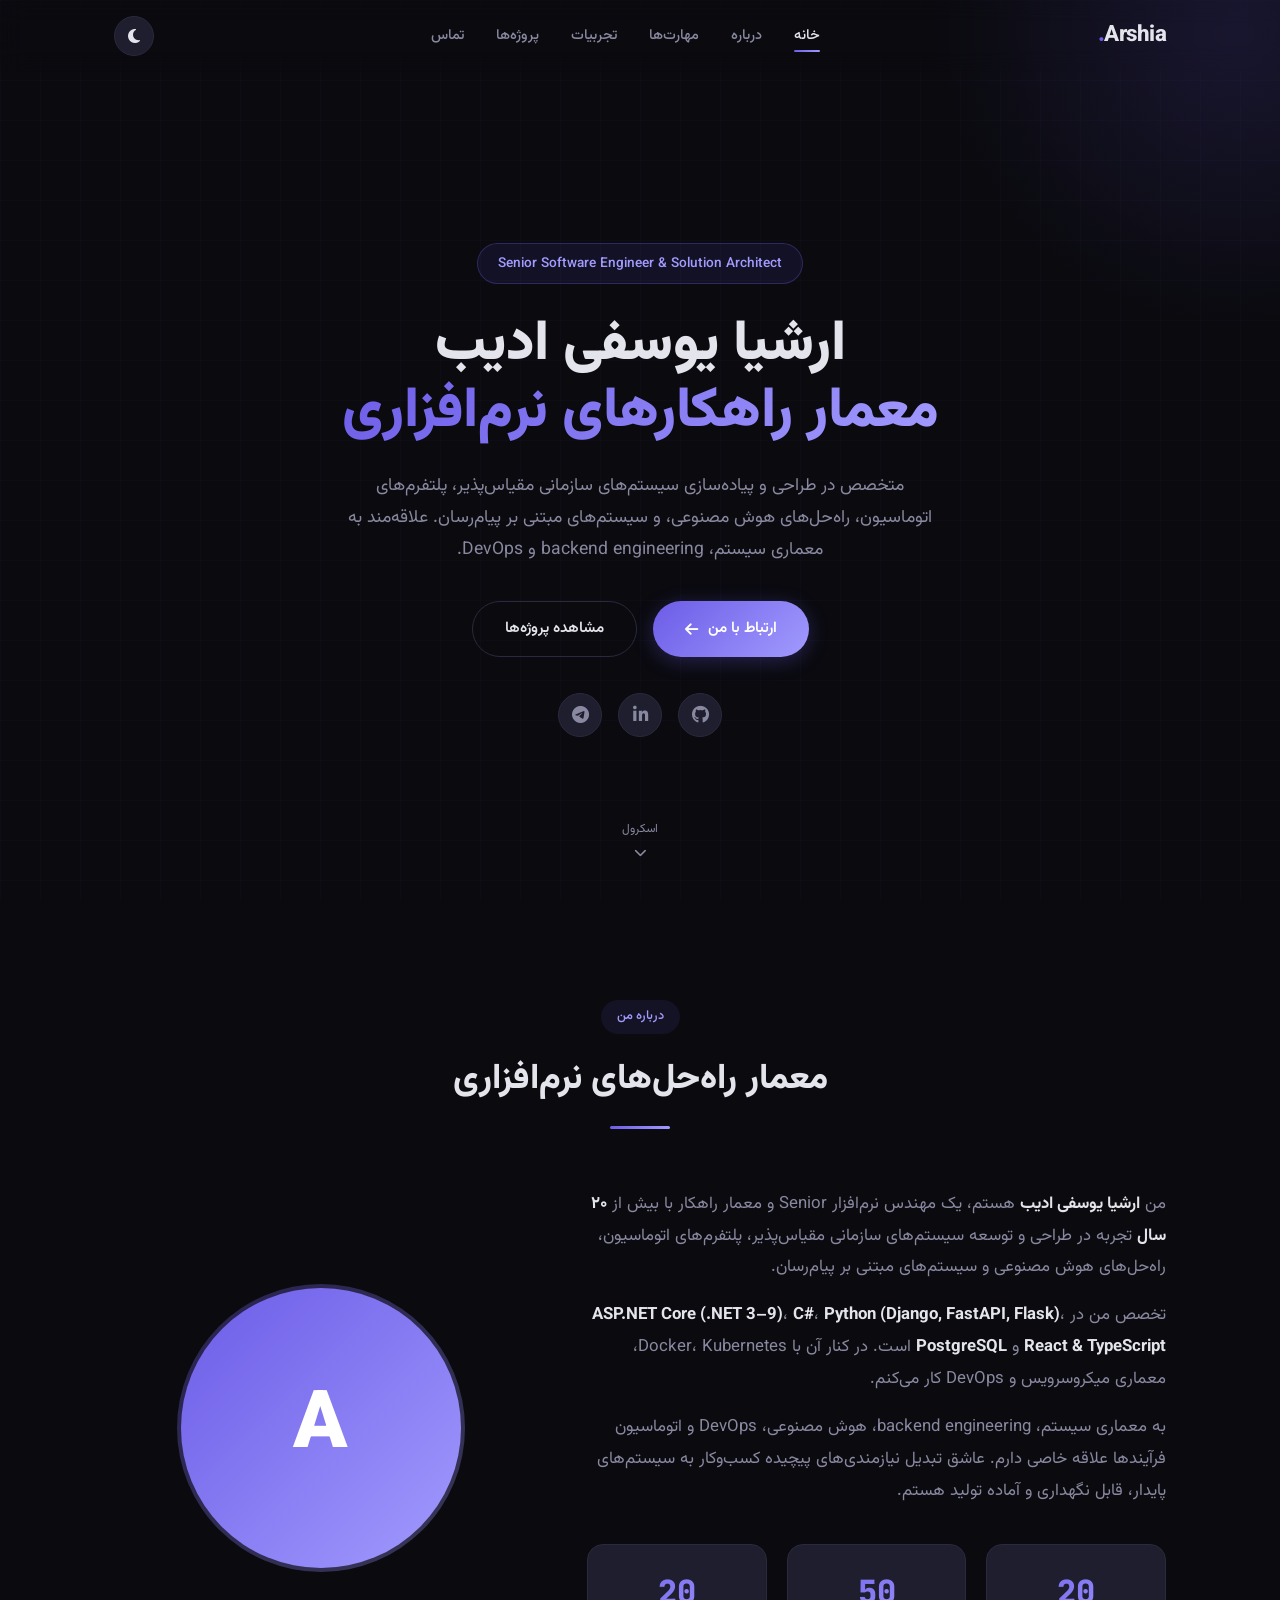
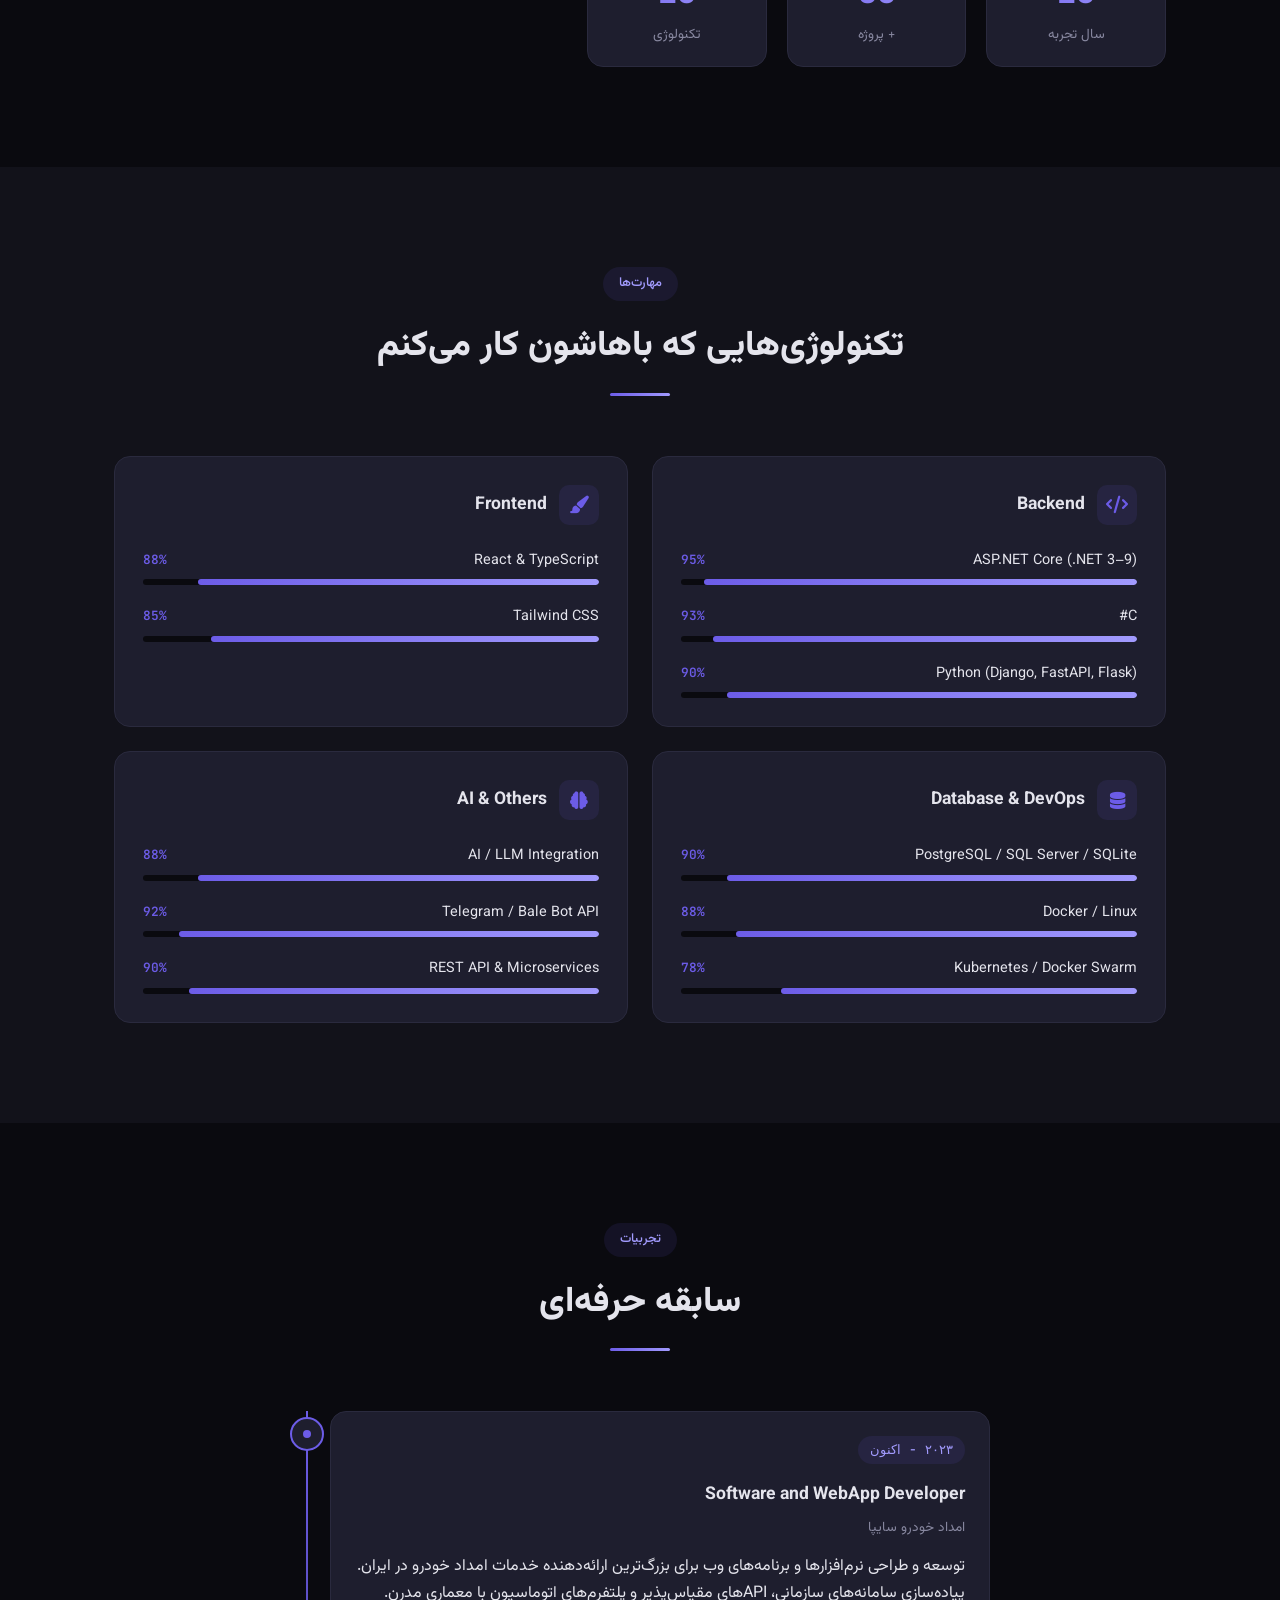
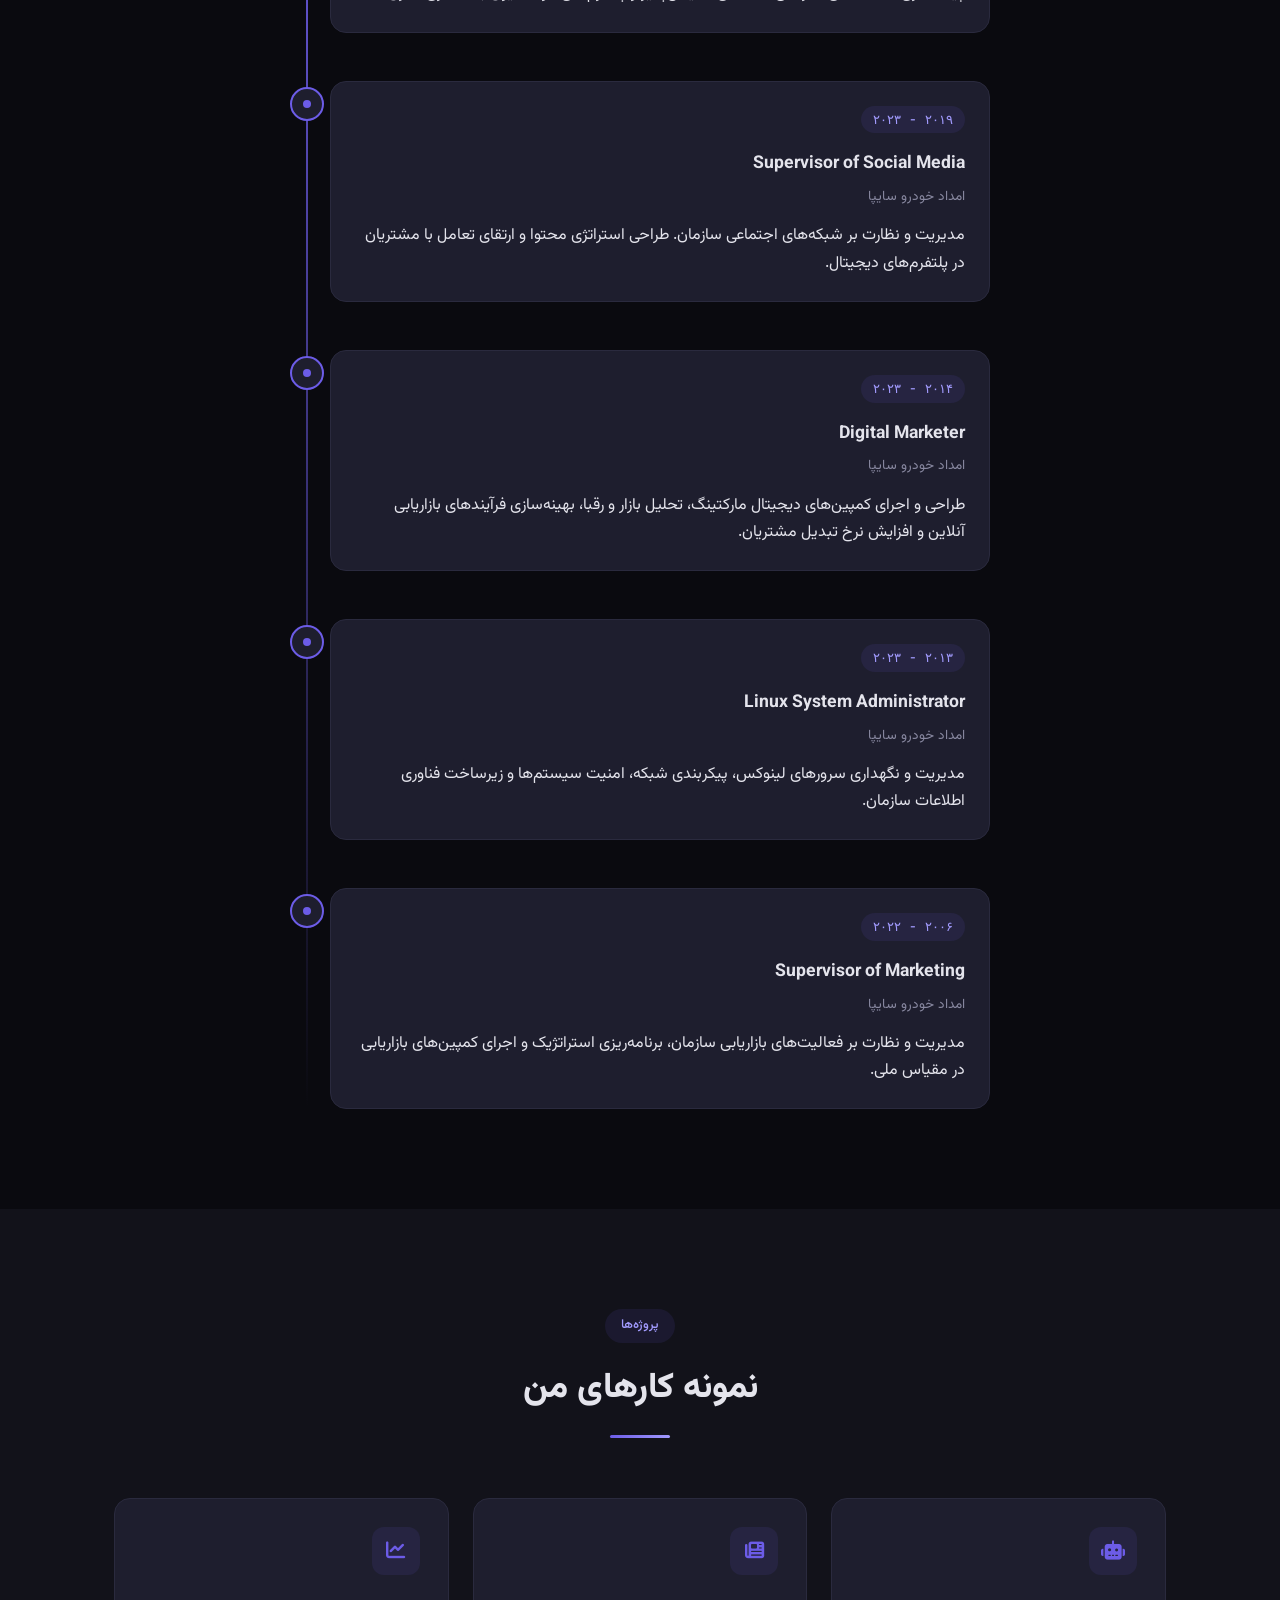
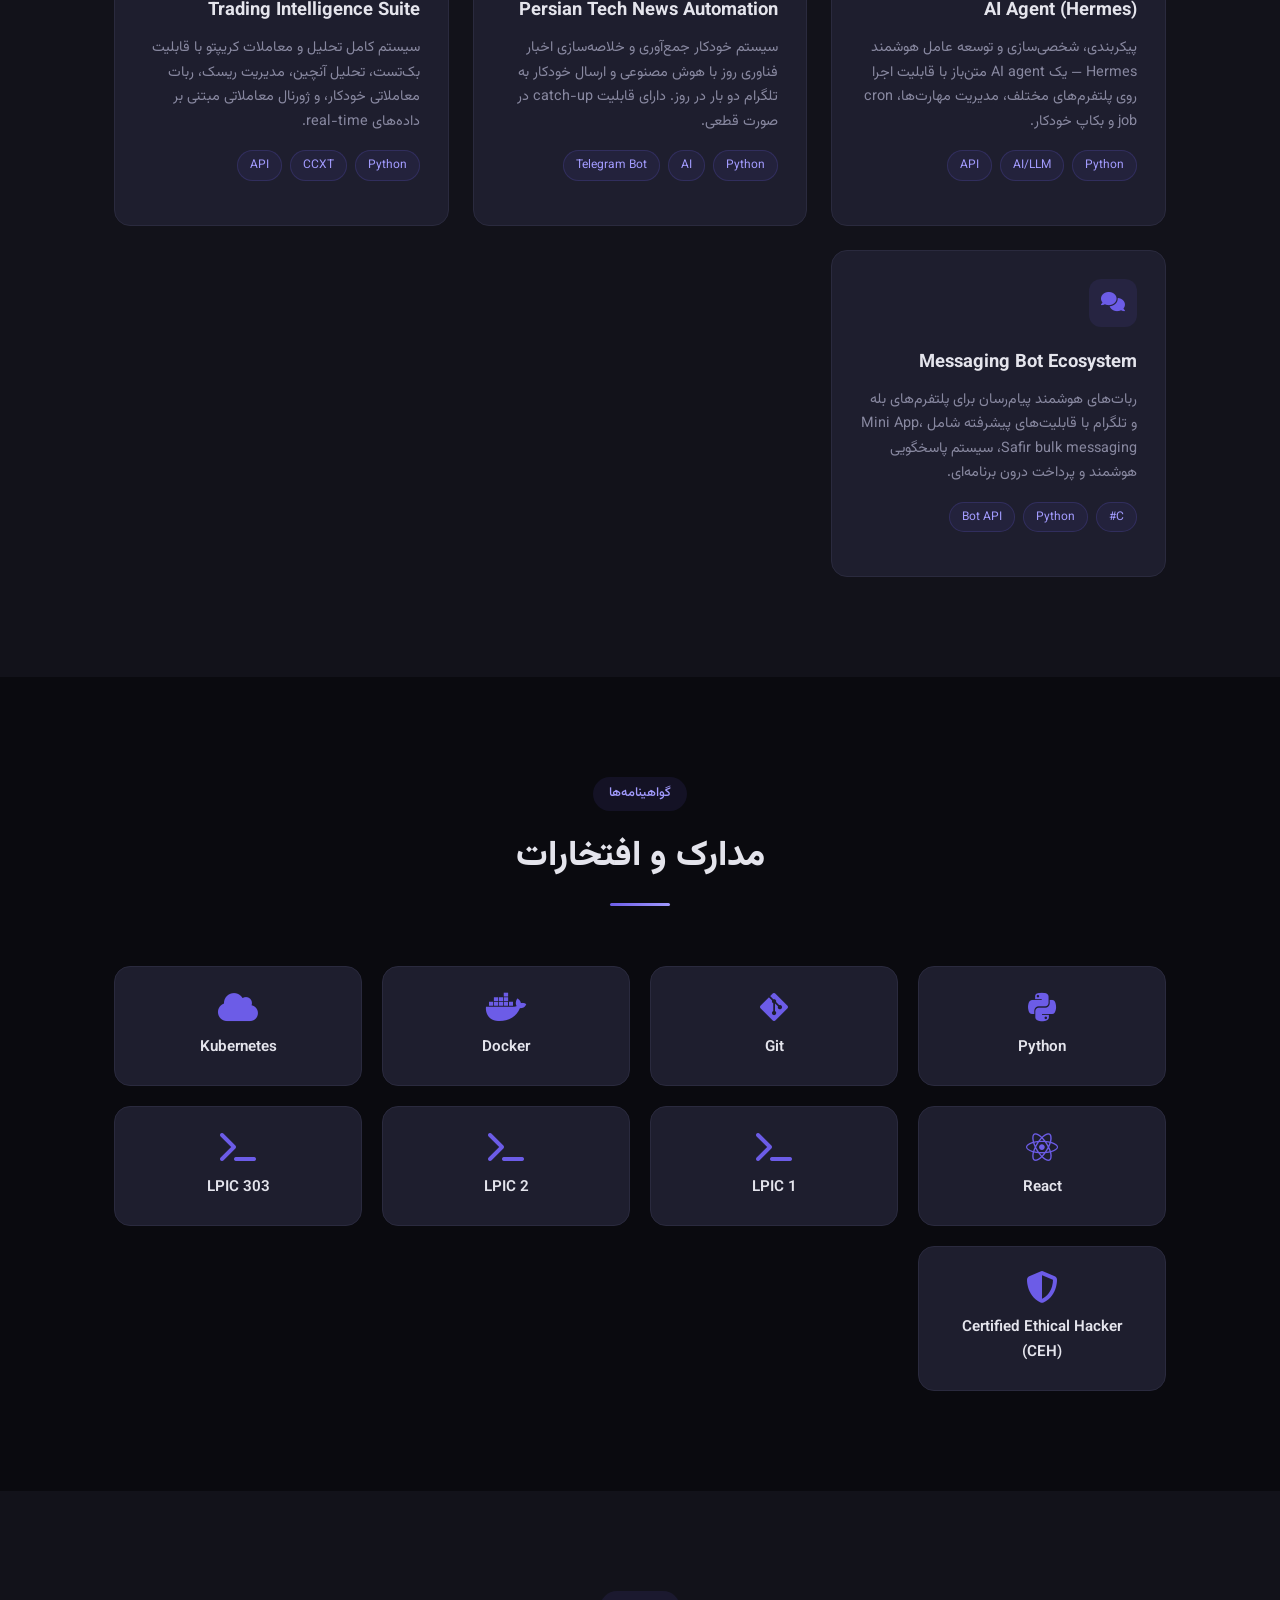
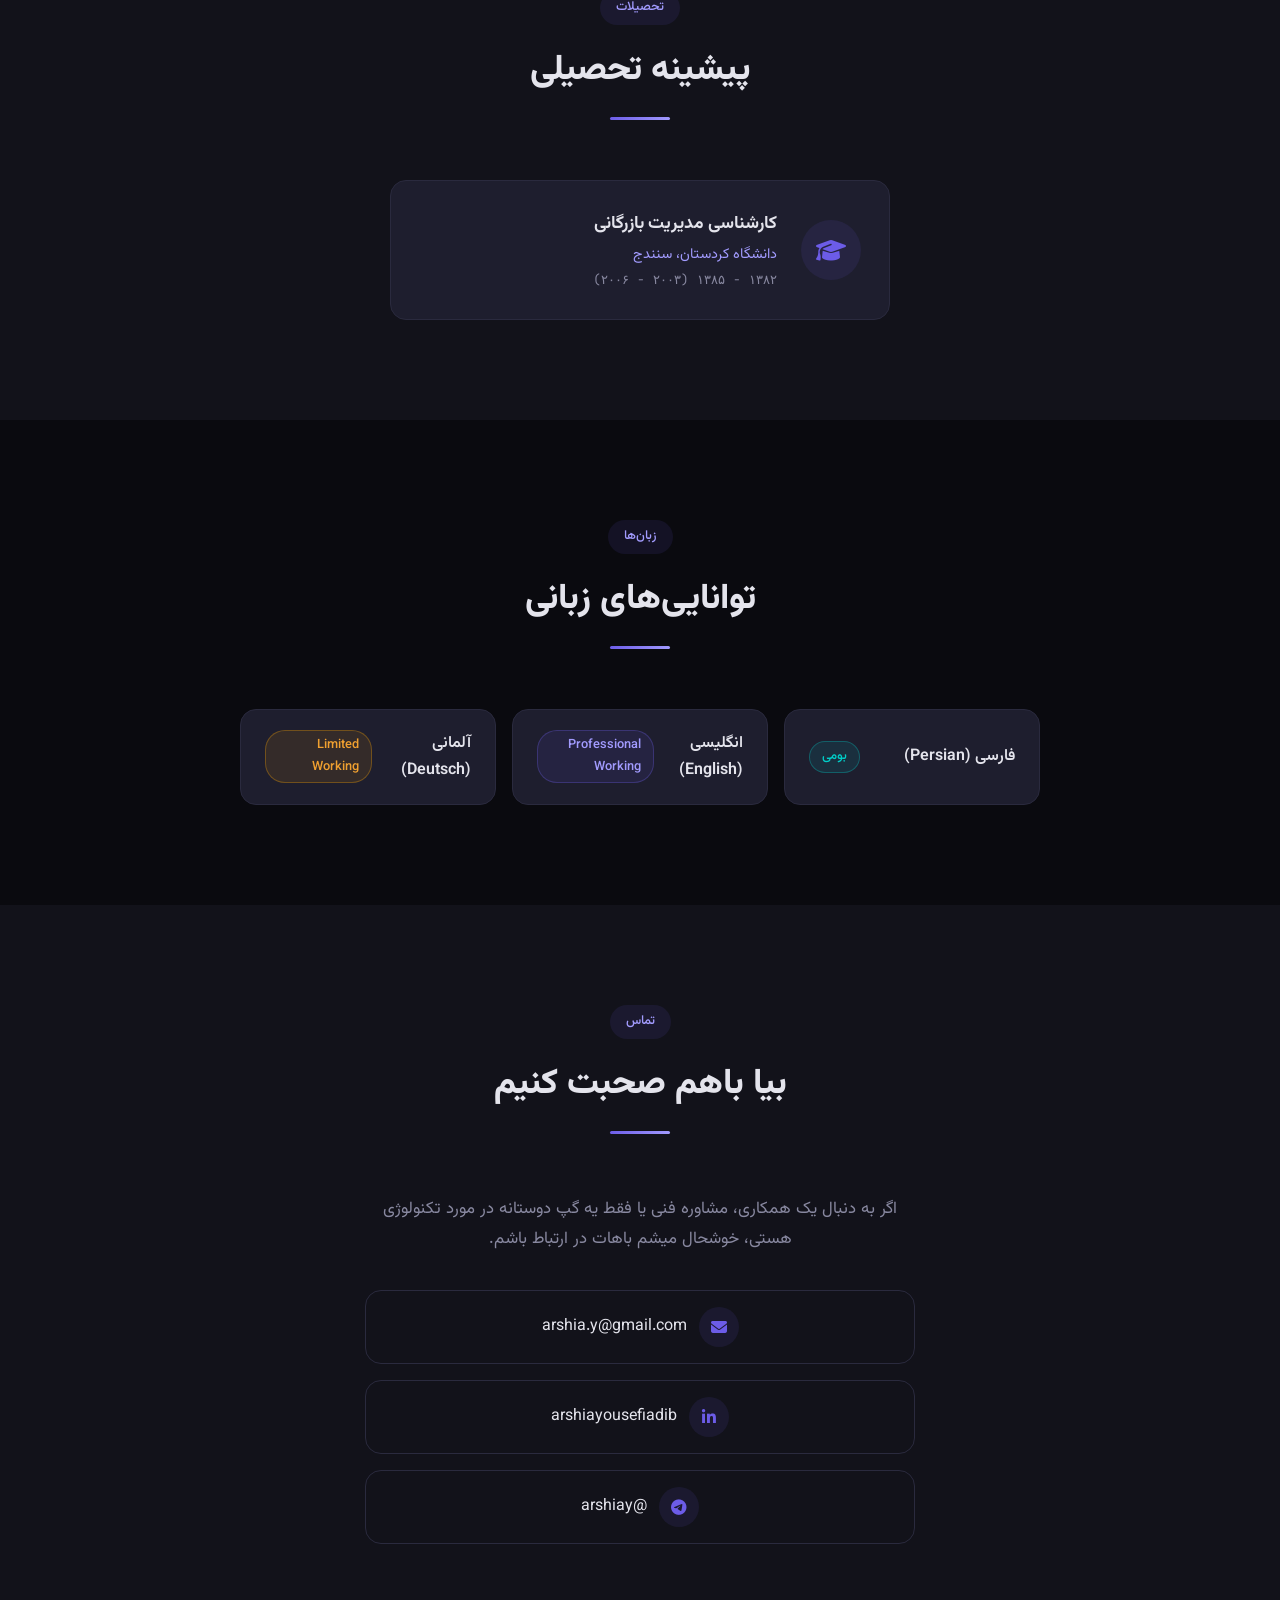
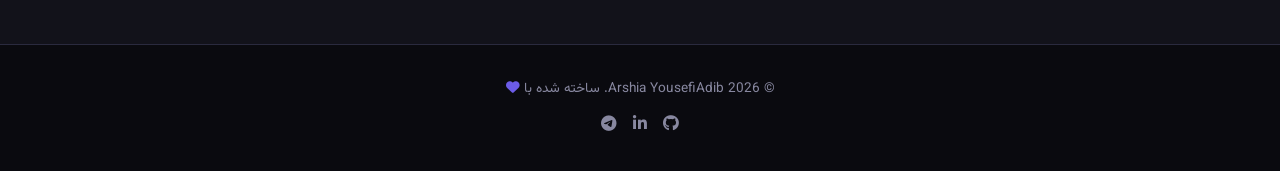
==== index.html @ 09dfb06d "update certifications list" ====
<!DOCTYPE html>
<html lang="fa" dir="rtl">
<head>
  <meta charset="UTF-8">
  <meta name="viewport" content="width=device-width, initial-scale=1.0">
  <meta name="description" content="ارشیا یوسفی ادیب — Senior Software Engineer & Solution Architect">
  <title>ارشیا یوسفی ادیب | CV Portfolio</title>
  <link rel="preconnect" href="https://fonts.googleapis.com">
  <link rel="preconnect" href="https://fonts.gstatic.com" crossorigin>
  <link href="https://fonts.googleapis.com/css2?family=Vazirmatn:wght@300;400;500;600;700;800;900&family=JetBrains+Mono:wght@400;500;600&display=swap" rel="stylesheet">
  <link rel="stylesheet" href="https://cdnjs.cloudflare.com/ajax/libs/font-awesome/6.5.1/css/all.min.css">
  <link rel="stylesheet" href="style.css">
</head>
<body>
  <!-- ========== NAVBAR ========== -->
  <nav class="navbar" id="navbar">
    <div class="container nav-container">
      <a href="#" class="nav-logo">Arshia<span class="accent">.</span></a>
      <div class="nav-links" id="navLinks">
        <a href="#hero" class="nav-link active">خانه</a>
        <a href="#about" class="nav-link">درباره</a>
        <a href="#skills" class="nav-link">مهارت‌ها</a>
        <a href="#experience" class="nav-link">تجربیات</a>
        <a href="#projects" class="nav-link">پروژه‌ها</a>
        <a href="#contact" class="nav-link">تماس</a>
      </div>
      <div class="nav-actions">
        <button class="theme-toggle" id="themeToggle" aria-label="تغییر تم">
          <i class="fas fa-moon"></i>
        </button>
        <button class="hamburger" id="hamburger" aria-label="منو">
          <span></span><span></span><span></span>
        </button>
      </div>
    </div>
  </nav>

  <!-- ========== HERO ========== -->
  <section class="hero" id="hero">
    <div class="hero-bg">
      <div class="gradient-sphere"></div>
      <div class="grid-overlay"></div>
    </div>
    <div class="container hero-content">
      <div class="hero-badge">Senior Software Engineer &amp; Solution Architect</div>
      <h1 class="hero-title">
        ارشیا یوسفی ادیب<br>
        <span class="gradient-text">معمار راهکارهای نرم‌افزاری</span>
      </h1>
      <p class="hero-desc">
        متخصص در طراحی و پیاده‌سازی سیستم‌های سازمانی مقیاس‌پذیر،
        پلتفرم‌های اتوماسیون، راه‌حل‌های هوش مصنوعی، و سیستم‌های مبتنی بر پیام‌رسان.
        علاقه‌مند به معماری سیستم، backend engineering و DevOps.
      </p>
      <div class="hero-actions">
        <a href="#contact" class="btn btn-primary">ارتباط با من <i class="fas fa-arrow-left"></i></a>
        <a href="#projects" class="btn btn-outline">مشاهده پروژه‌ها</a>
      </div>
      <div class="hero-socials">
        <a href="https://github.com/arshiay" target="_blank" rel="noopener" class="social-icon" aria-label="GitHub">
          <i class="fab fa-github"></i>
        </a>
        <a href="https://www.linkedin.com/in/arshiayousefiadib" target="_blank" rel="noopener" class="social-icon" aria-label="LinkedIn">
          <i class="fab fa-linkedin-in"></i>
        </a>
        <a href="https://t.me/arshiay" target="_blank" rel="noopener" class="social-icon" aria-label="Telegram">
          <i class="fab fa-telegram-plane"></i>
        </a>
      </div>
    </div>
    <div class="scroll-indicator">
      <span>اسکرول</span>
      <i class="fas fa-chevron-down"></i>
    </div>
  </section>

  <!-- ========== ABOUT ========== -->
  <section class="section" id="about">
    <div class="container">
      <div class="section-header">
        <span class="section-tag">درباره من</span>
        <h2 class="section-title">معمار راه‌حل‌های نرم‌افزاری</h2>
        <div class="section-line"></div>
      </div>
      <div class="about-grid">
        <div class="about-text">
          <p>
            من <strong>ارشیا یوسفی ادیب</strong> هستم، یک مهندس نرم‌افزار Senior و معمار راهکار
            با بیش از <strong>۲۰ سال</strong> تجربه در طراحی و توسعه سیستم‌های سازمانی مقیاس‌پذیر،
            پلتفرم‌های اتوماسیون، راه‌حل‌های هوش مصنوعی و سیستم‌های مبتنی بر پیام‌رسان.
          </p>
          <p>
            تخصص من در <strong>ASP.NET Core (.NET 3–9)</strong>، <strong>C#</strong>،
            <strong>Python (Django, FastAPI, Flask)</strong>، <strong>React &amp; TypeScript</strong>
            و <strong>PostgreSQL</strong> است. در کنار آن با Docker، Kubernetes،
            معماری میکروسرویس و DevOps کار می‌کنم.
          </p>
          <p>
            به معماری سیستم، backend engineering، هوش مصنوعی، DevOps و اتوماسیون فرآیندها
            علاقه خاصی دارم. عاشق تبدیل نیازمندی‌های پیچیده کسب‌وکار به سیستم‌های
            پایدار، قابل نگهداری و آماده تولید هستم.
          </p>
          <div class="about-stats">
            <div class="stat">
              <span class="stat-number" data-target="20">0</span>
              <span class="stat-label">سال تجربه</span>
            </div>
            <div class="stat">
              <span class="stat-number" data-target="50">0</span>
              <span class="stat-label">+ پروژه</span>
            </div>
            <div class="stat">
              <span class="stat-number" data-target="20">0</span>
              <span class="stat-label">تکنولوژی</span>
            </div>
          </div>
        </div>
        <div class="about-image about-image--wide">
          <div class="about-image-frame">
            <div class="monogram">A</div>
          </div>
        </div>
      </div>
    </div>
  </section>

  <!-- ========== SKILLS ========== -->
  <section class="section section-dark" id="skills">
    <div class="container">
      <div class="section-header">
        <span class="section-tag">مهارت‌ها</span>
        <h2 class="section-title">تکنولوژی‌هایی که باهاشون کار می‌کنم</h2>
        <div class="section-line"></div>
      </div>
      <div class="skills-grid">
        <div class="skill-category">
          <div class="skill-category-header">
            <i class="fas fa-code"></i>
            <h3>Backend</h3>
          </div>
          <div class="skill-items">
            <div class="skill-item">
              <div class="skill-info">
                <span>ASP.NET Core (.NET 3–9)</span>
                <span class="skill-percent">95%</span>
              </div>
              <div class="skill-bar"><div class="skill-fill" style="width:0" data-width="95"></div></div>
            </div>
            <div class="skill-item">
              <div class="skill-info">
                <span>C#</span>
                <span class="skill-percent">93%</span>
              </div>
              <div class="skill-bar"><div class="skill-fill" style="width:0" data-width="93"></div></div>
            </div>
            <div class="skill-item">
              <div class="skill-info">
                <span>Python (Django, FastAPI, Flask)</span>
                <span class="skill-percent">90%</span>
              </div>
              <div class="skill-bar"><div class="skill-fill" style="width:0" data-width="90"></div></div>
            </div>
          </div>
        </div>
        <div class="skill-category">
          <div class="skill-category-header">
            <i class="fas fa-paint-brush"></i>
            <h3>Frontend</h3>
          </div>
          <div class="skill-items">
            <div class="skill-item">
              <div class="skill-info">
                <span>React &amp; TypeScript</span>
                <span class="skill-percent">88%</span>
              </div>
              <div class="skill-bar"><div class="skill-fill" style="width:0" data-width="88"></div></div>
            </div>
            <div class="skill-item">
              <div class="skill-info">
                <span>Tailwind CSS</span>
                <span class="skill-percent">85%</span>
              </div>
              <div class="skill-bar"><div class="skill-fill" style="width:0" data-width="85"></div></div>
            </div>
          </div>
        </div>
        <div class="skill-category">
          <div class="skill-category-header">
            <i class="fas fa-database"></i>
            <h3>Database &amp; DevOps</h3>
          </div>
          <div class="skill-items">
            <div class="skill-item">
              <div class="skill-info">
                <span>PostgreSQL / SQL Server / SQLite</span>
                <span class="skill-percent">90%</span>
              </div>
              <div class="skill-bar"><div class="skill-fill" style="width:0" data-width="90"></div></div>
            </div>
            <div class="skill-item">
              <div class="skill-info">
                <span>Docker / Linux</span>
                <span class="skill-percent">88%</span>
              </div>
              <div class="skill-bar"><div class="skill-fill" style="width:0" data-width="88"></div></div>
            </div>
            <div class="skill-item">
              <div class="skill-info">
                <span>Kubernetes / Docker Swarm</span>
                <span class="skill-percent">78%</span>
              </div>
              <div class="skill-bar"><div class="skill-fill" style="width:0" data-width="78"></div></div>
            </div>
          </div>
        </div>
        <div class="skill-category">
          <div class="skill-category-header">
            <i class="fas fa-brain"></i>
            <h3>AI &amp; Others</h3>
          </div>
          <div class="skill-items">
            <div class="skill-item">
              <div class="skill-info">
                <span>AI / LLM Integration</span>
                <span class="skill-percent">88%</span>
              </div>
              <div class="skill-bar"><div class="skill-fill" style="width:0" data-width="88"></div></div>
            </div>
            <div class="skill-item">
              <div class="skill-info">
                <span>Telegram / Bale Bot API</span>
                <span class="skill-percent">92%</span>
              </div>
              <div class="skill-bar"><div class="skill-fill" style="width:0" data-width="92"></div></div>
            </div>
            <div class="skill-item">
              <div class="skill-info">
                <span>REST API &amp; Microservices</span>
                <span class="skill-percent">90%</span>
              </div>
              <div class="skill-bar"><div class="skill-fill" style="width:0" data-width="90"></div></div>
            </div>
          </div>
        </div>
      </div>
    </div>
  </section>

  <!-- ========== EXPERIENCE ========== -->
  <section class="section" id="experience">
    <div class="container">
      <div class="section-header">
        <span class="section-tag">تجربیات</span>
        <h2 class="section-title">سابقه حرفه‌ای</h2>
        <div class="section-line"></div>
      </div>
      <div class="timeline">
        <div class="timeline-item">
          <div class="timeline-marker"></div>
          <div class="timeline-content">
            <div class="timeline-header">
              <span class="timeline-date">۲۰۲۳ - اکنون</span>
              <h3>Software and WebApp Developer</h3>
              <span class="timeline-company">امداد خودرو سایپا</span>
            </div>
            <p>توسعه و طراحی نرم‌افزارها و برنامه‌های وب برای بزرگ‌ترین ارائه‌دهنده خدمات امداد خودرو در ایران. پیاده‌سازی سامانه‌های سازمانی، APIهای مقیاس‌پذیر و پلتفرم‌های اتوماسیون با معماری مدرن.</p>
          </div>
        </div>
        <div class="timeline-item">
          <div class="timeline-marker"></div>
          <div class="timeline-content">
            <div class="timeline-header">
              <span class="timeline-date">۲۰۱۹ - ۲۰۲۳</span>
              <h3>Supervisor of Social Media</h3>
              <span class="timeline-company">امداد خودرو سایپا</span>
            </div>
            <p>مدیریت و نظارت بر شبکه‌های اجتماعی سازمان. طراحی استراتژی محتوا و ارتقای تعامل با مشتریان در پلتفرم‌های دیجیتال.</p>
          </div>
        </div>
        <div class="timeline-item">
          <div class="timeline-marker"></div>
          <div class="timeline-content">
            <div class="timeline-header">
              <span class="timeline-date">۲۰۱۴ - ۲۰۲۳</span>
              <h3>Digital Marketer</h3>
              <span class="timeline-company">امداد خودرو سایپا</span>
            </div>
            <p>طراحی و اجرای کمپین‌های دیجیتال مارکتینگ، تحلیل بازار و رقبا، بهینه‌سازی فرآیندهای بازاریابی آنلاین و افزایش نرخ تبدیل مشتریان.</p>
          </div>
        </div>
        <div class="timeline-item">
          <div class="timeline-marker"></div>
          <div class="timeline-content">
            <div class="timeline-header">
              <span class="timeline-date">۲۰۱۳ - ۲۰۲۳</span>
              <h3>Linux System Administrator</h3>
              <span class="timeline-company">امداد خودرو سایپا</span>
            </div>
            <p>مدیریت و نگهداری سرورهای لینوکس، پیکربندی شبکه، امنیت سیستم‌ها و زیرساخت فناوری اطلاعات سازمان.</p>
          </div>
        </div>
        <div class="timeline-item">
          <div class="timeline-marker"></div>
          <div class="timeline-content">
            <div class="timeline-header">
              <span class="timeline-date">۲۰۰۶ - ۲۰۲۲</span>
              <h3>Supervisor of Marketing</h3>
              <span class="timeline-company">امداد خودرو سایپا</span>
            </div>
            <p>مدیریت و نظارت بر فعالیت‌های بازاریابی سازمان، برنامه‌ریزی استراتژیک و اجرای کمپین‌های بازاریابی در مقیاس ملی.</p>
          </div>
        </div>
      </div>
    </div>
  </section>

  <!-- ========== PROJECTS ========== -->
  <section class="section section-dark" id="projects">
    <div class="container">
      <div class="section-header">
        <span class="section-tag">پروژه‌ها</span>
        <h2 class="section-title">نمونه کارهای من</h2>
        <div class="section-line"></div>
      </div>
      <div class="projects-grid">
        <div class="project-card">
          <div class="project-icon"><i class="fas fa-robot"></i></div>
          <h3>AI Agent (Hermes)</h3>
          <p>پیکربندی، شخصی‌سازی و توسعه عامل هوشمند Hermes — یک AI agent متن‌باز با قابلیت اجرا روی پلتفرم‌های مختلف، مدیریت مهارت‌ها، cron job و بکاپ خودکار.</p>
          <div class="project-tags">
            <span>Python</span>
            <span>AI/LLM</span>
            <span>API</span>
          </div>
        </div>
        <div class="project-card">
          <div class="project-icon"><i class="fas fa-newspaper"></i></div>
          <h3>Persian Tech News Automation</h3>
          <p>سیستم خودکار جمع‌آوری و خلاصه‌سازی اخبار فناوری روز با هوش مصنوعی و ارسال خودکار به تلگرام دو بار در روز. دارای قابلیت catch-up در صورت قطعی.</p>
          <div class="project-tags">
            <span>Python</span>
            <span>AI</span>
            <span>Telegram Bot</span>
          </div>
        </div>
        <div class="project-card">
          <div class="project-icon"><i class="fas fa-chart-line"></i></div>
          <h3>Trading Intelligence Suite</h3>
          <p>سیستم کامل تحلیل و معاملات کریپتو با قابلیت بک‌تست، تحلیل آنچین‌، مدیریت ریسک، ربات معاملاتی خودکار، و ژورنال معاملاتی مبتنی بر داده‌های real-time.</p>
          <div class="project-tags">
            <span>Python</span>
            <span>CCXT</span>
            <span>API</span>
          </div>
        </div>
        <div class="project-card">
          <div class="project-icon"><i class="fas fa-comments"></i></div>
          <h3>Messaging Bot Ecosystem</h3>
          <p>ربات‌های هوشمند پیام‌رسان برای پلتفرم‌های بله و تلگرام با قابلیت‌های پیشرفته شامل Mini App، Safir bulk messaging، سیستم پاسخگویی هوشمند و پرداخت درون برنامه‌ای.</p>
          <div class="project-tags">
            <span>C#</span>
            <span>Python</span>
            <span>Bot API</span>
          </div>
        </div>
      </div>
    </div>
  </section>

  <!-- ========== CERTIFICATIONS ========== -->
  <section class="section" id="certifications">
    <div class="container">
      <div class="section-header">
        <span class="section-tag">گواهینامه‌ها</span>
        <h2 class="section-title">مدارک و افتخارات</h2>
        <div class="section-line"></div>
      </div>
      <div class="certs-grid">
        <div class="cert-card">
          <i class="fab fa-python"></i>
          <h3>Python</h3>
        </div>
        <div class="cert-card">
          <i class="fab fa-git-alt"></i>
          <h3>Git</h3>
        </div>
        <div class="cert-card">
          <i class="fab fa-docker"></i>
          <h3>Docker</h3>
        </div>
        <div class="cert-card">
          <i class="fas fa-cloud"></i>
          <h3>Kubernetes</h3>
        </div>
        <div class="cert-card">
          <i class="fab fa-react"></i>
          <h3>React</h3>
        </div>
        <div class="cert-card">
          <i class="fas fa-terminal"></i>
          <h3>LPIC 1</h3>
        </div>
        <div class="cert-card">
          <i class="fas fa-terminal"></i>
          <h3>LPIC 2</h3>
        </div>
        <div class="cert-card">
          <i class="fas fa-terminal"></i>
          <h3>LPIC 303</h3>
        </div>
        <div class="cert-card">
          <i class="fas fa-shield-alt"></i>
          <h3>Certified Ethical Hacker (CEH)</h3>
        </div>
      </div>
    </div>
  </section>

  <!-- ========== EDUCATION ========== -->
  <section class="section section-dark" id="education">
    <div class="container">
      <div class="section-header">
        <span class="section-tag">تحصیلات</span>
        <h2 class="section-title">پیشینه تحصیلی</h2>
        <div class="section-line"></div>
      </div>
      <div class="edu-card">
        <div class="edu-icon"><i class="fas fa-graduation-cap"></i></div>
        <div class="edu-info">
          <h3>کارشناسی مدیریت بازرگانی</h3>
          <p class="edu-school">دانشگاه کردستان، سنندج</p>
          <p class="edu-year">۱۳۸۲ - ۱۳۸۵ (۲۰۰۳ - ۲۰۰۶)</p>
        </div>
      </div>
    </div>
  </section>

  <!-- ========== LANGUAGES ========== -->
  <section class="section" id="languages">
    <div class="container">
      <div class="section-header">
        <span class="section-tag">زبان‌ها</span>
        <h2 class="section-title">توانایی‌های زبانی</h2>
        <div class="section-line"></div>
      </div>
      <div class="lang-grid">
        <div class="lang-card">
          <span class="lang-name">فارسی (Persian)</span>
          <span class="lang-level native">بومی</span>
        </div>
        <div class="lang-card">
          <span class="lang-name">انگلیسی (English)</span>
          <span class="lang-level advanced">Professional Working</span>
        </div>
        <div class="lang-card">
          <span class="lang-name">آلمانی (Deutsch)</span>
          <span class="lang-level beginner">Limited Working</span>
        </div>
      </div>
    </div>
  </section>

  <!-- ========== CONTACT ========== -->
  <section class="section section-dark" id="contact">
    <div class="container">
      <div class="section-header">
        <span class="section-tag">تماس</span>
        <h2 class="section-title">بیا باهم صحبت کنیم</h2>
        <div class="section-line"></div>
      </div>
      <div class="contact-content">
        <p class="contact-desc">
          اگر به دنبال یک همکاری، مشاوره فنی یا فقط یه گپ دوستانه در مورد تکنولوژی هستی،
          خوشحال میشم باهات در ارتباط باشم.
        </p>
        <div class="contact-links">
          <a href="mailto:arshia.y@gmail.com" class="contact-item">
            <i class="fas fa-envelope"></i>
            <span>arshia.y@gmail.com</span>
          </a>
          <a href="https://www.linkedin.com/in/arshiayousefiadib" target="_blank" rel="noopener" class="contact-item">
            <i class="fab fa-linkedin-in"></i>
            <span>arshiayousefiadib</span>
          </a>
          <a href="https://t.me/arshiay" target="_blank" rel="noopener" class="contact-item">
            <i class="fab fa-telegram-plane"></i>
            <span>@arshiay</span>
          </a>
        </div>
      </div>
    </div>
  </section>

  <!-- ========== FOOTER ========== -->
  <footer class="footer">
    <div class="container">
      <div class="footer-content">
        <p class="footer-copy">
          &copy; <span id="year"></span> Arshia YousefiAdib. ساخته شده با <i class="fas fa-heart" style="color:var(--accent)"></i>
        </p>
        <div class="footer-socials">
          <a href="https://github.com/arshiay" target="_blank" rel="noopener"><i class="fab fa-github"></i></a>
          <a href="https://www.linkedin.com/in/arshiayousefiadib" target="_blank" rel="noopener"><i class="fab fa-linkedin-in"></i></a>
          <a href="https://t.me/arshiay" target="_blank" rel="noopener"><i class="fab fa-telegram-plane"></i></a>
        </div>
      </div>
    </div>
  </footer>

  <script src="script.js"></script>
</body>
</html>
---- style.css ----
/* ========== CSS VARIABLES ========== */
:root {
  --bg: #0a0a0f;
  --bg-card: #12121a;
  --bg-elevated: #1a1a2e;
  --surface: #1e1e2e;
  --border: #2a2a3e;
  --text: #e4e4ec;
  --text-muted: #8888a0;
  --accent: #6c5ce7;
  --accent-light: #a29bfe;
  --accent-glow: rgba(108,92,231,0.3);
  --accent-gradient: linear-gradient(135deg, #6c5ce7, #a29bfe);
  --green: #00cec9;
  --radius: 16px;
  --radius-sm: 8px;
  --shadow: 0 8px 32px rgba(0,0,0,0.4);
  --transition: 0.3s cubic-bezier(0.4, 0, 0.2, 1);
  --font: 'Vazirmatn', sans-serif;
  --font-mono: 'JetBrains Mono', monospace;
}

/* Light theme */
[data-theme="light"] {
  --bg: #f8f9fa;
  --bg-card: #ffffff;
  --bg-elevated: #f0f0f6;
  --surface: #eaeaef;
  --border: #d0d0dd;
  --text: #1a1a2e;
  --text-muted: #666680;
  --shadow: 0 8px 32px rgba(0,0,0,0.08);
}

/* ========== RESET ========== */
*, *::before, *::after { margin:0; padding:0; box-sizing:border-box; }
html { scroll-behavior: smooth; }
body {
  font-family: var(--font);
  background: var(--bg);
  color: var(--text);
  line-height: 1.7;
  overflow-x: hidden;
  transition: background var(--transition), color var(--transition);
}
::selection { background: var(--accent); color: #fff; }
a { color: inherit; text-decoration: none; }
img { max-width:100%; display:block; }
.container { max-width: 1100px; margin:0 auto; padding:0 24px; }

/* ========== NAVBAR ========== */
.navbar {
  position: fixed; top:0; left:0; right:0;
  z-index: 1000;
  padding: 16px 0;
  transition: all var(--transition);
  backdrop-filter: blur(12px);
  -webkit-backdrop-filter: blur(12px);
}
.navbar.scrolled {
  background: rgba(10,10,15,0.85);
  border-bottom: 1px solid var(--border);
  padding: 10px 0;
}
[data-theme="light"] .navbar.scrolled {
  background: rgba(248,249,250,0.9);
}
.nav-container {
  display: flex;
  align-items: center;
  justify-content: space-between;
}
.nav-logo {
  font-size: 1.4rem;
  font-weight: 800;
  letter-spacing: -0.5px;
}
.nav-logo .accent { color: var(--accent); }

.nav-links {
  display: flex;
  gap: 32px;
}
.nav-link {
  font-size: 0.9rem;
  font-weight: 500;
  color: var(--text-muted);
  transition: color var(--transition);
  position: relative;
}
.nav-link::after {
  content: '';
  position: absolute;
  bottom: -4px; left: 0;
  width: 0; height: 2px;
  background: var(--accent-gradient);
  transition: width var(--transition);
  border-radius: 2px;
}
.nav-link:hover, .nav-link.active { color: var(--text); }
.nav-link.active::after, .nav-link:hover::after { width: 100%; }

.nav-actions {
  display: flex;
  align-items: center;
  gap: 12px;
}

.theme-toggle {
  background: var(--surface);
  border: 1px solid var(--border);
  color: var(--text);
  width: 40px; height: 40px;
  border-radius: 50%;
  display: flex; align-items: center; justify-content: center;
  cursor: pointer;
  font-size: 1rem;
  transition: all var(--transition);
}
.theme-toggle:hover {
  background: var(--accent);
  border-color: var(--accent);
  color: #fff;
  box-shadow: 0 0 20px var(--accent-glow);
}

.hamburger {
  display: none;
  flex-direction: column;
  gap: 5px;
  background: none; border: none;
  cursor: pointer;
  padding: 8px;
}
.hamburger span {
  display: block;
  width: 24px; height: 2px;
  background: var(--text);
  border-radius: 2px;
  transition: all var(--transition);
}
.hamburger.active span:nth-child(1) { transform: rotate(45deg) translate(5px,5px); }
.hamburger.active span:nth-child(2) { opacity: 0; }
.hamburger.active span:nth-child(3) { transform: rotate(-45deg) translate(5px,-5px); }

/* ========== HERO ========== */
.hero {
  min-height: 100vh;
  display: flex;
  align-items: center;
  position: relative;
  overflow: hidden;
  padding-top: 80px;
}
.hero-bg {
  position: absolute; inset: 0;
  z-index: 0;
}
.gradient-sphere {
  position: absolute;
  top: -30%; right: -20%;
  width: 600px; height: 600px;
  background: radial-gradient(circle, rgba(108,92,231,0.15), transparent 70%);
  border-radius: 50%;
  animation: float 20s ease-in-out infinite;
}
@keyframes float {
  0%, 100% { transform: translate(0, 0) scale(1); }
  50% { transform: translate(30px, -30px) scale(1.05); }
}
.grid-overlay {
  position: absolute; inset: 0;
  background-image: 
    linear-gradient(rgba(108,92,231,0.03) 1px, transparent 1px),
    linear-gradient(90deg, rgba(108,92,231,0.03) 1px, transparent 1px);
  background-size: 40px 40px;
}
.hero-content {
  position: relative;
  z-index: 1;
  text-align: center;
  max-width: 800px;
  margin: 0 auto;
}
.hero-badge {
  display: inline-block;
  padding: 8px 20px;
  border-radius: 50px;
  background: rgba(108,92,231,0.1);
  border: 1px solid rgba(108,92,231,0.3);
  color: var(--accent-light);
  font-size: 0.85rem;
  font-weight: 500;
  margin-bottom: 28px;
  animation: fadeInUp 0.8s ease;
}
.hero-title {
  font-size: clamp(2rem, 5vw, 3.5rem);
  font-weight: 900;
  line-height: 1.2;
  margin-bottom: 24px;
  animation: fadeInUp 0.8s ease 0.1s backwards;
}
.gradient-text {
  background: var(--accent-gradient);
  -webkit-background-clip: text;
  -webkit-text-fill-color: transparent;
  background-clip: text;
}
.hero-desc {
  color: var(--text-muted);
  font-size: 1.1rem;
  line-height: 1.8;
  max-width: 600px;
  margin: 0 auto 36px;
  animation: fadeInUp 0.8s ease 0.2s backwards;
}
.hero-actions {
  display: flex;
  gap: 16px;
  justify-content: center;
  flex-wrap: wrap;
  animation: fadeInUp 0.8s ease 0.3s backwards;
}
.btn {
  display: inline-flex;
  align-items: center;
  gap: 10px;
  padding: 14px 32px;
  border-radius: 50px;
  font-family: var(--font);
  font-size: 0.95rem;
  font-weight: 600;
  cursor: pointer;
  transition: all var(--transition);
  border: none;
}
.btn-primary {
  background: var(--accent-gradient);
  color: #fff;
  box-shadow: 0 4px 20px var(--accent-glow);
}
.btn-primary:hover {
  transform: translateY(-2px);
  box-shadow: 0 8px 30px var(--accent-glow);
}
.btn-outline {
  background: transparent;
  color: var(--text);
  border: 1px solid var(--border);
}
.btn-outline:hover {
  border-color: var(--accent);
  color: var(--accent);
  background: rgba(108,92,231,0.05);
}
.hero-socials {
  display: flex;
  gap: 16px;
  justify-content: center;
  margin-top: 36px;
  animation: fadeInUp 0.8s ease 0.4s backwards;
}
.social-icon {
  width: 44px; height: 44px;
  border-radius: 50%;
  display: flex; align-items: center; justify-content: center;
  background: var(--surface);
  color: var(--text-muted);
  border: 1px solid var(--border);
  font-size: 1.1rem;
  transition: all var(--transition);
}
.social-icon:hover {
  background: var(--accent);
  color: #fff;
  border-color: var(--accent);
  transform: translateY(-3px);
  box-shadow: 0 8px 20px var(--accent-glow);
}

.scroll-indicator {
  position: absolute;
  bottom: 40px; left: 50%;
  transform: translateX(-50%);
  display: flex;
  flex-direction: column;
  align-items: center;
  gap: 8px;
  color: var(--text-muted);
  font-size: 0.75rem;
  animation: bounce 2s infinite;
}
.scroll-indicator i { font-size: 0.8rem; }

@keyframes bounce {
  0%, 100% { transform: translateX(-50%) translateY(0); }
  50% { transform: translateX(-50%) translateY(8px); }
}

/* ========== SECTIONS ========== */
.section {
  padding: 100px 0;
}
.section-dark {
  background: var(--bg-card);
}
.section-header {
  text-align: center;
  margin-bottom: 60px;
}
.section-tag {
  display: inline-block;
  padding: 6px 16px;
  border-radius: 50px;
  background: rgba(108,92,231,0.1);
  color: var(--accent-light);
  font-size: 0.8rem;
  font-weight: 500;
  margin-bottom: 16px;
}
.section-title {
  font-size: clamp(1.5rem, 3vw, 2.2rem);
  font-weight: 800;
  margin-bottom: 16px;
}
.section-line {
  width: 60px; height: 3px;
  background: var(--accent-gradient);
  border-radius: 3px;
  margin: 0 auto;
}

/* ========== ABOUT ========== */
.about-grid {
  display: grid;
  grid-template-columns: 1.4fr 1fr;
  gap: 60px;
  align-items: center;
}
.about-text p {
  color: var(--text-muted);
  margin-bottom: 16px;
  font-size: 1.05rem;
  line-height: 1.9;
}
.about-text strong { color: var(--text); }

.about-stats {
  display: grid;
  grid-template-columns: repeat(3, 1fr);
  gap: 20px;
  margin-top: 36px;
}
.stat {
  text-align: center;
  padding: 20px;
  border-radius: var(--radius);
  background: var(--surface);
  border: 1px solid var(--border);
}
.stat-number {
  display: block;
  font-size: 2rem;
  font-weight: 800;
  background: var(--accent-gradient);
  -webkit-background-clip: text;
  -webkit-text-fill-color: transparent;
  background-clip: text;
  font-family: var(--font-mono);
}
.stat-label {
  font-size: 0.85rem;
  color: var(--text-muted);
  margin-top: 4px;
  display: block;
}

.about-image {
  display: flex;
  justify-content: center;
}
.about-image-frame {
  width: 280px; height: 280px;
  border-radius: 50%;
  background: var(--accent-gradient);
  display: flex;
  align-items: center;
  justify-content: center;
  position: relative;
}
.about-image-frame::before {
  content: '';
  position: absolute;
  inset: -4px;
  border-radius: 50%;
  background: var(--accent-gradient);
  opacity: 0.3;
  animation: pulse 3s ease-in-out infinite;
}
@keyframes pulse {
  0%, 100% { transform: scale(1); opacity: 0.3; }
  50% { transform: scale(1.05); opacity: 0.1; }
}
.monogram {
  font-size: 5rem;
  font-weight: 900;
  color: #fff;
  z-index: 1;
}

/* ========== SKILLS ========== */
.skills-grid {
  display: grid;
  grid-template-columns: repeat(2, 1fr);
  gap: 24px;
}
.skill-category {
  background: var(--surface);
  border: 1px solid var(--border);
  border-radius: var(--radius);
  padding: 28px;
  transition: border-color var(--transition);
}
.skill-category:hover {
  border-color: var(--accent);
}
.skill-category-header {
  display: flex;
  align-items: center;
  gap: 12px;
  margin-bottom: 24px;
}
.skill-category-header i {
  width: 40px; height: 40px;
  border-radius: 10px;
  background: rgba(108,92,231,0.1);
  display: flex; align-items: center; justify-content: center;
  color: var(--accent);
  font-size: 1.1rem;
}
.skill-category-header h3 {
  font-size: 1.1rem;
  font-weight: 700;
}

.skill-items { display: flex; flex-direction: column; gap: 20px; }
.skill-info {
  display: flex;
  justify-content: space-between;
  margin-bottom: 6px;
  font-size: 0.9rem;
}
.skill-percent {
  font-family: var(--font-mono);
  font-size: 0.8rem;
  color: var(--accent);
  font-weight: 600;
}
.skill-bar {
  height: 6px;
  background: var(--bg);
  border-radius: 3px;
  overflow: hidden;
}
.skill-fill {
  height: 100%;
  border-radius: 3px;
  background: var(--accent-gradient);
  transition: width 1.2s cubic-bezier(0.4, 0, 0.2, 1);
}

/* ========== EXPERIENCE (TIMELINE) ========== */
.timeline {
  position: relative;
  max-width: 700px;
  margin: 0 auto;
  padding-left: 40px;
}
.timeline::before {
  content: '';
  position: absolute;
  left: 16px; top: 0;
  width: 2px;
  height: 100%;
  background: linear-gradient(to bottom, var(--accent), transparent);
}
.timeline-item {
  position: relative;
  padding-bottom: 48px;
}
.timeline-item:last-child { padding-bottom: 0; }
.timeline-marker {
  position: absolute;
  left: -40px; top: 6px;
  width: 34px; height: 34px;
  border-radius: 50%;
  background: var(--surface);
  border: 2px solid var(--accent);
  display: flex;
  align-items: center;
  justify-content: center;
}
.timeline-marker::after {
  content: '';
  width: 8px; height: 8px;
  border-radius: 50%;
  background: var(--accent);
}
.timeline-content {
  background: var(--surface);
  border: 1px solid var(--border);
  border-radius: var(--radius);
  padding: 24px;
  transition: border-color var(--transition);
}
.timeline-content:hover {
  border-color: var(--accent);
}
.timeline-header {
  margin-bottom: 12px;
}
.timeline-date {
  display: inline-block;
  padding: 3px 12px;
  border-radius: 20px;
  background: rgba(108,92,231,0.1);
  color: var(--accent-light);
  font-size: 0.8rem;
  font-weight: 500;
  font-family: var(--font-mono);
  margin-bottom: 8px;
}
.timeline-header h3 {
  font-size: 1.1rem;
  font-weight: 700;
  margin: 8px 0 4px;
}
.timeline-company {
  font-size: 0.85rem;
  color: var(--text-muted);
}

/* ========== PROJECTS ========== */
.projects-grid {
  display: grid;
  grid-template-columns: repeat(auto-fill, minmax(280px, 1fr));
  gap: 24px;
}
.project-card {
  background: var(--surface);
  border: 1px solid var(--border);
  border-radius: var(--radius);
  padding: 28px;
  transition: all var(--transition);
  display: flex;
  flex-direction: column;
}
.project-card:hover {
  border-color: var(--accent);
  transform: translateY(-4px);
  box-shadow: 0 12px 40px rgba(108,92,231,0.1);
}
.project-icon {
  width: 48px; height: 48px;
  border-radius: 12px;
  background: rgba(108,92,231,0.1);
  display: flex; align-items: center; justify-content: center;
  margin-bottom: 20px;
  font-size: 1.2rem;
  color: var(--accent);
}
.project-card h3 {
  font-size: 1.15rem;
  font-weight: 700;
  margin-bottom: 10px;
}
.project-card p {
  color: var(--text-muted);
  font-size: 0.9rem;
  line-height: 1.7;
  margin-bottom: 16px;
  flex: 1;
}
.project-tags {
  display: flex;
  flex-wrap: wrap;
  gap: 8px;
  margin-bottom: 16px;
}
.project-tags span {
  padding: 4px 12px;
  border-radius: 20px;
  font-size: 0.75rem;
  background: rgba(108,92,231,0.08);
  color: var(--accent-light);
  border: 1px solid rgba(108,92,231,0.2);
}
.project-link {
  display: inline-flex;
  align-items: center;
  gap: 8px;
  color: var(--accent);
  font-size: 0.9rem;
  font-weight: 600;
  transition: gap var(--transition);
}
.project-link:hover { gap: 12px; }

/* ========== CONTACT ========== */
.contact-content {
  text-align: center;
  max-width: 550px;
  margin: 0 auto;
}
.contact-desc {
  color: var(--text-muted);
  font-size: 1.05rem;
  margin-bottom: 36px;
  line-height: 1.8;
}
.contact-links {
  display: flex;
  flex-direction: column;
  gap: 16px;
}
.contact-item {
  display: flex;
  align-items: center;
  justify-content: center;
  gap: 12px;
  padding: 16px 24px;
  border-radius: var(--radius);
  border: 1px solid var(--border);
  transition: all var(--transition);
  font-size: 1rem;
}
.contact-item i {
  width: 40px; height: 40px;
  border-radius: 50%;
  background: rgba(108,92,231,0.1);
  display: flex; align-items: center; justify-content: center;
  color: var(--accent);
  transition: all var(--transition);
}
.contact-item:hover {
  border-color: var(--accent);
  background: rgba(108,92,231,0.03);
}
.contact-item:hover i {
  background: var(--accent);
  color: #fff;
}

/* ========== FOOTER ========== */
.footer {
  padding: 32px 0;
  border-top: 1px solid var(--border);
  text-align: center;
}
.footer-content {
  display: flex;
  flex-direction: column;
  gap: 12px;
  align-items: center;
}
.footer-copy {
  color: var(--text-muted);
  font-size: 0.85rem;
}
.footer-socials {
  display: flex;
  gap: 16px;
}
.footer-socials a {
  color: var(--text-muted);
  transition: color var(--transition);
  font-size: 1rem;
}
.footer-socials a:hover { color: var(--accent); }
/* ========== CERTIFICATIONS ========== */
.certs-grid {
  display: grid;
  grid-template-columns: repeat(auto-fill, minmax(220px, 1fr));
  gap: 20px;
}
.cert-card {
  background: var(--surface);
  border: 1px solid var(--border);
  border-radius: var(--radius);
  padding: 24px;
  text-align: center;
  transition: all var(--transition);
}
.cert-card:hover {
  border-color: var(--accent);
  transform: translateY(-3px);
  box-shadow: 0 8px 24px rgba(108,92,231,0.1);
}
.cert-card i {
  font-size: 2rem;
  color: var(--accent);
  margin-bottom: 12px;
}
.cert-card h3 {
  font-size: 0.95rem;
  font-weight: 600;
}

/* ========== EDUCATION ========== */
.edu-card {
  max-width: 500px;
  margin: 0 auto;
  display: flex;
  align-items: center;
  gap: 24px;
  background: var(--surface);
  border: 1px solid var(--border);
  border-radius: var(--radius);
  padding: 28px;
  transition: border-color var(--transition);
}
.edu-card:hover {
  border-color: var(--accent);
}
.edu-icon {
  width: 60px; height: 60px;
  border-radius: 50%;
  background: rgba(108,92,231,0.1);
  display: flex; align-items: center; justify-content: center;
  font-size: 1.5rem;
  color: var(--accent);
  flex-shrink: 0;
}
.edu-info h3 {
  font-size: 1.1rem;
  font-weight: 700;
  margin-bottom: 4px;
}
.edu-school {
  color: var(--accent-light);
  font-size: 0.9rem;
}
.edu-year {
  color: var(--text-muted);
  font-size: 0.8rem;
  font-family: var(--font-mono);
  margin-top: 2px;
}

/* ========== LANGUAGES ========== */
.lang-grid {
  display: grid;
  grid-template-columns: repeat(auto-fill, minmax(250px, 1fr));
  gap: 16px;
  max-width: 800px;
  margin: 0 auto;
}
.lang-card {
  display: flex;
  align-items: center;
  justify-content: space-between;
  background: var(--surface);
  border: 1px solid var(--border);
  border-radius: var(--radius);
  padding: 20px 24px;
  transition: border-color var(--transition);
}
.lang-card:hover {
  border-color: var(--accent);
}
.lang-name {
  font-size: 1rem;
  font-weight: 600;
}
.lang-level {
  font-size: 0.8rem;
  padding: 4px 12px;
  border-radius: 20px;
  font-weight: 500;
}
.lang-level.native {
  background: rgba(0, 206, 201, 0.1);
  color: var(--green);
  border: 1px solid rgba(0, 206, 201, 0.3);
}
.lang-level.advanced {
  background: rgba(108, 92, 231, 0.1);
  color: var(--accent-light);
  border: 1px solid rgba(108, 92, 231, 0.3);
}
.lang-level.beginner {
  background: rgba(255, 165, 0, 0.1);
  color: #f0a030;
  border: 1px solid rgba(255, 165, 0, 0.3);
}

/* ========== ANIMATIONS ========== */
@keyframes fadeInUp {
  from { opacity:0; transform: translateY(30px); }
  to { opacity:1; transform: translateY(0); }
}

.fade-in {
  opacity: 0;
  transform: translateY(30px);
  transition: opacity 0.6s ease, transform 0.6s ease;
}
.fade-in.visible {
  opacity: 1;
  transform: translateY(0);
}

/* ========== RESPONSIVE ========== */
@media (max-width: 768px) {
  .nav-links {
    position: fixed;
    top: 0; right: -100%;
    width: 280px; height: 100vh;
    background: var(--bg-card);
    flex-direction: column;
    padding: 80px 32px 32px;
    gap: 24px;
    border-left: 1px solid var(--border);
    transition: right var(--transition);
    z-index: 999;
  }
  .nav-links.open { right: 0; }
  .hamburger { display: flex; }

  .about-grid {
    grid-template-columns: 1fr;
    gap: 40px;
  }
  .about-image-frame {
    width: 200px; height: 200px;
  }
  .monogram { font-size: 3.5rem; }
  .about-stats { grid-template-columns: repeat(3, 1fr); }

  .skills-grid { grid-template-columns: 1fr; }
  .projects-grid { grid-template-columns: 1fr; }
  
  .timeline { padding-left: 30px; }
  .timeline-marker { left: -30px; width: 28px; height: 28px; }

  .hero-title { font-size: clamp(1.8rem, 6vw, 2.5rem); }
}

@media (max-width: 480px) {
  .about-stats { grid-template-columns: 1fr; }
  .stat-number { font-size: 1.6rem; }
}
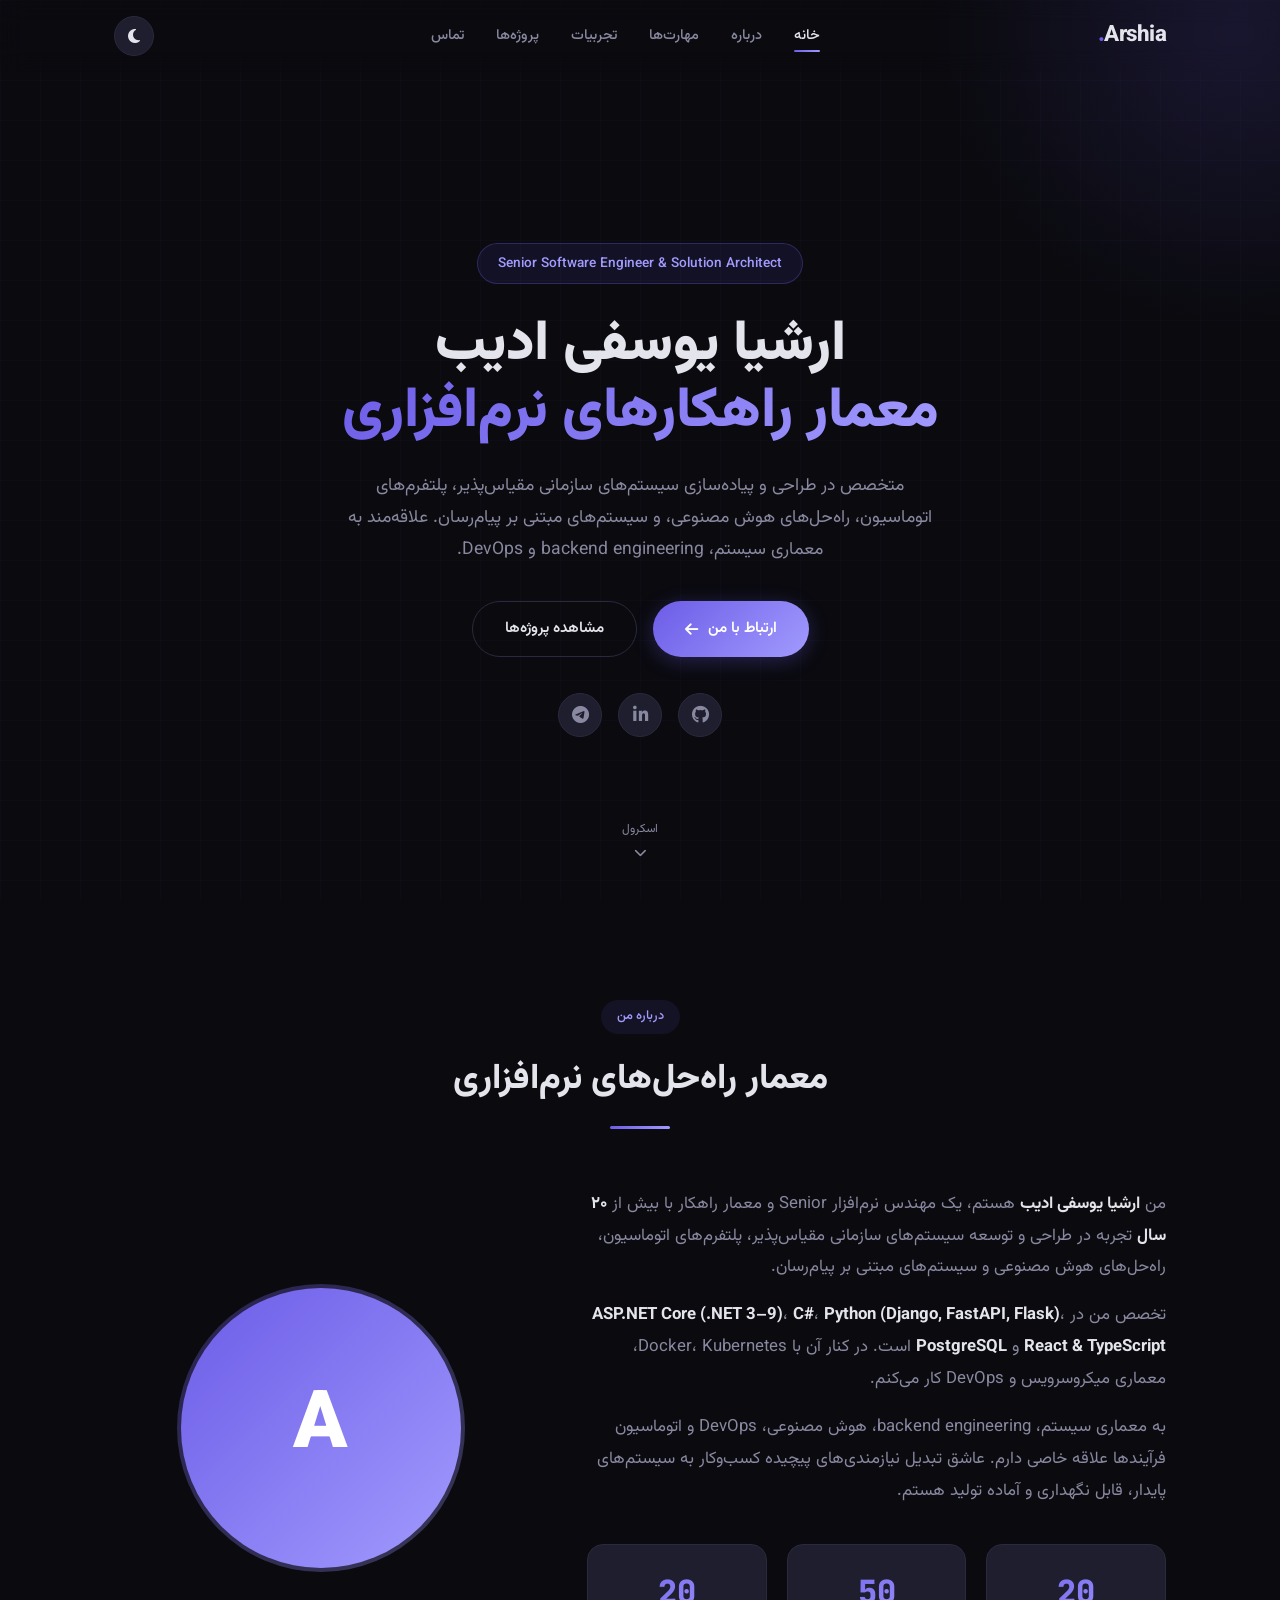
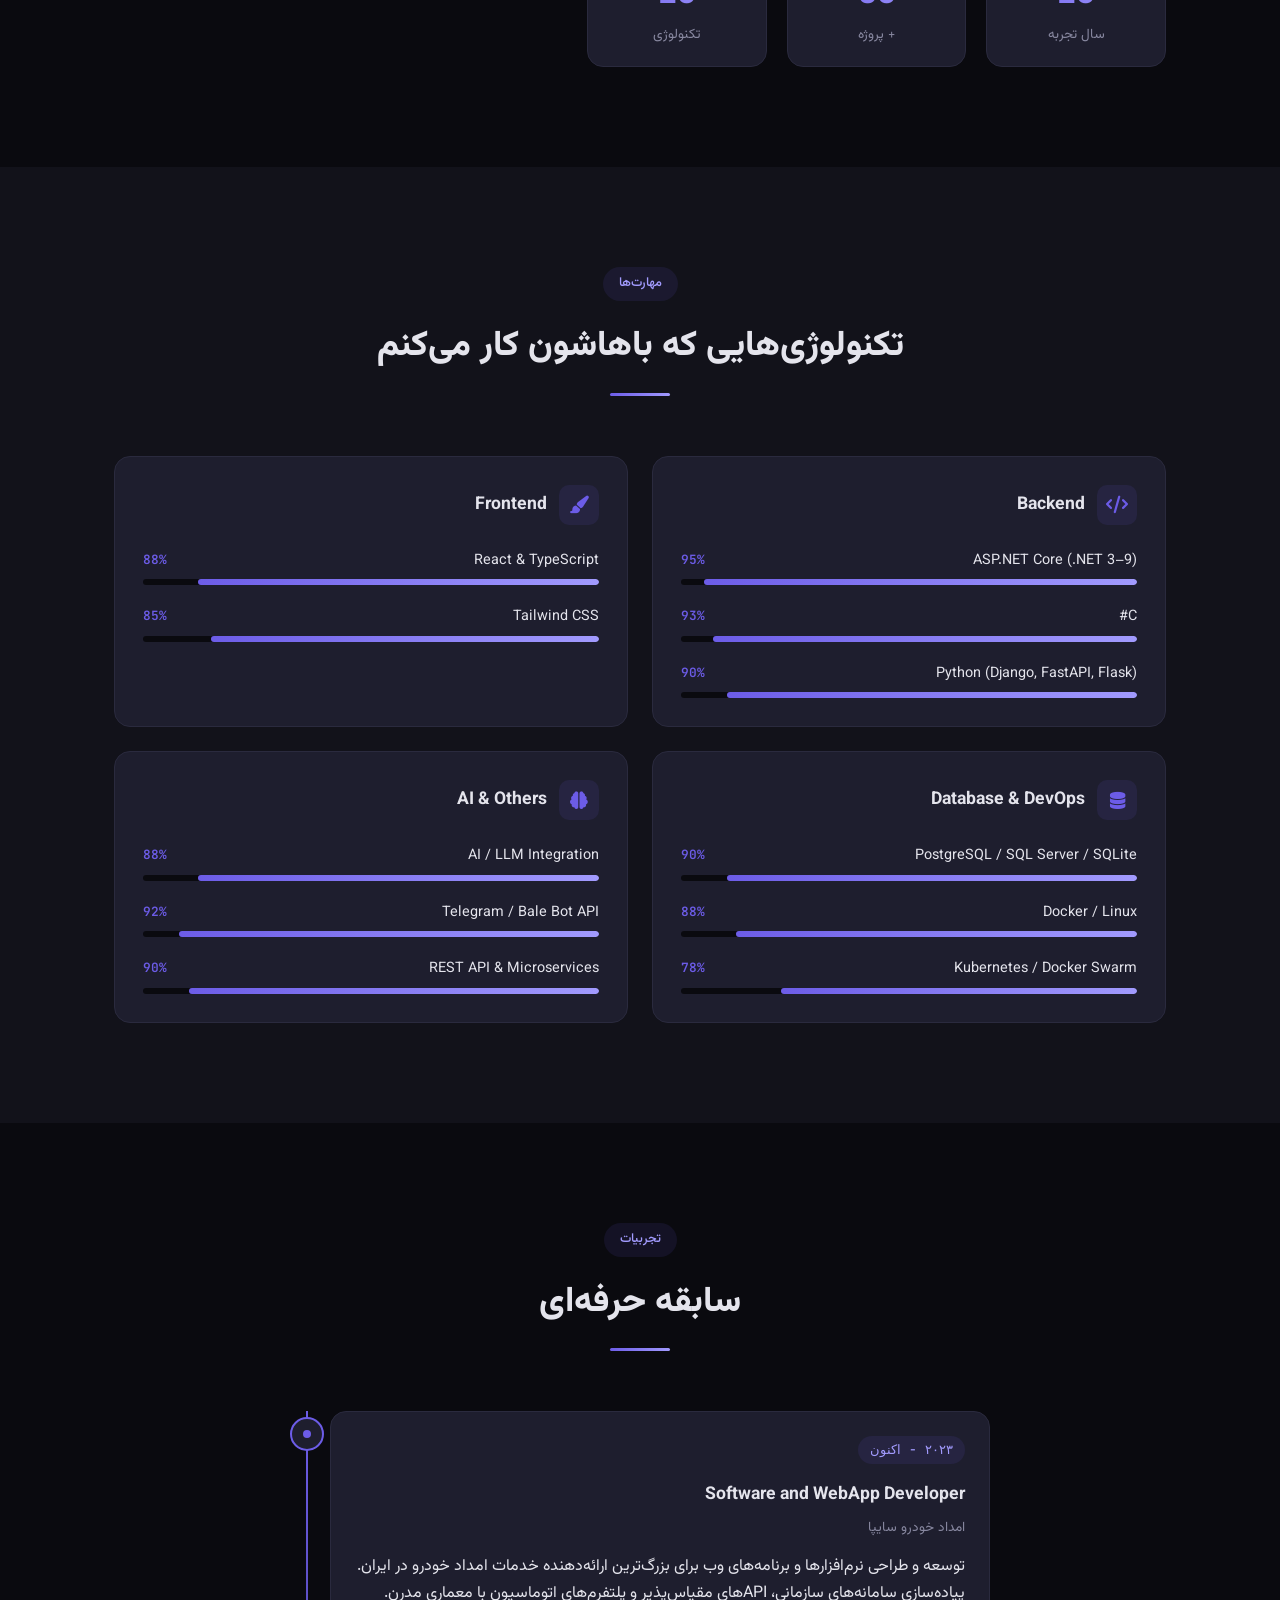
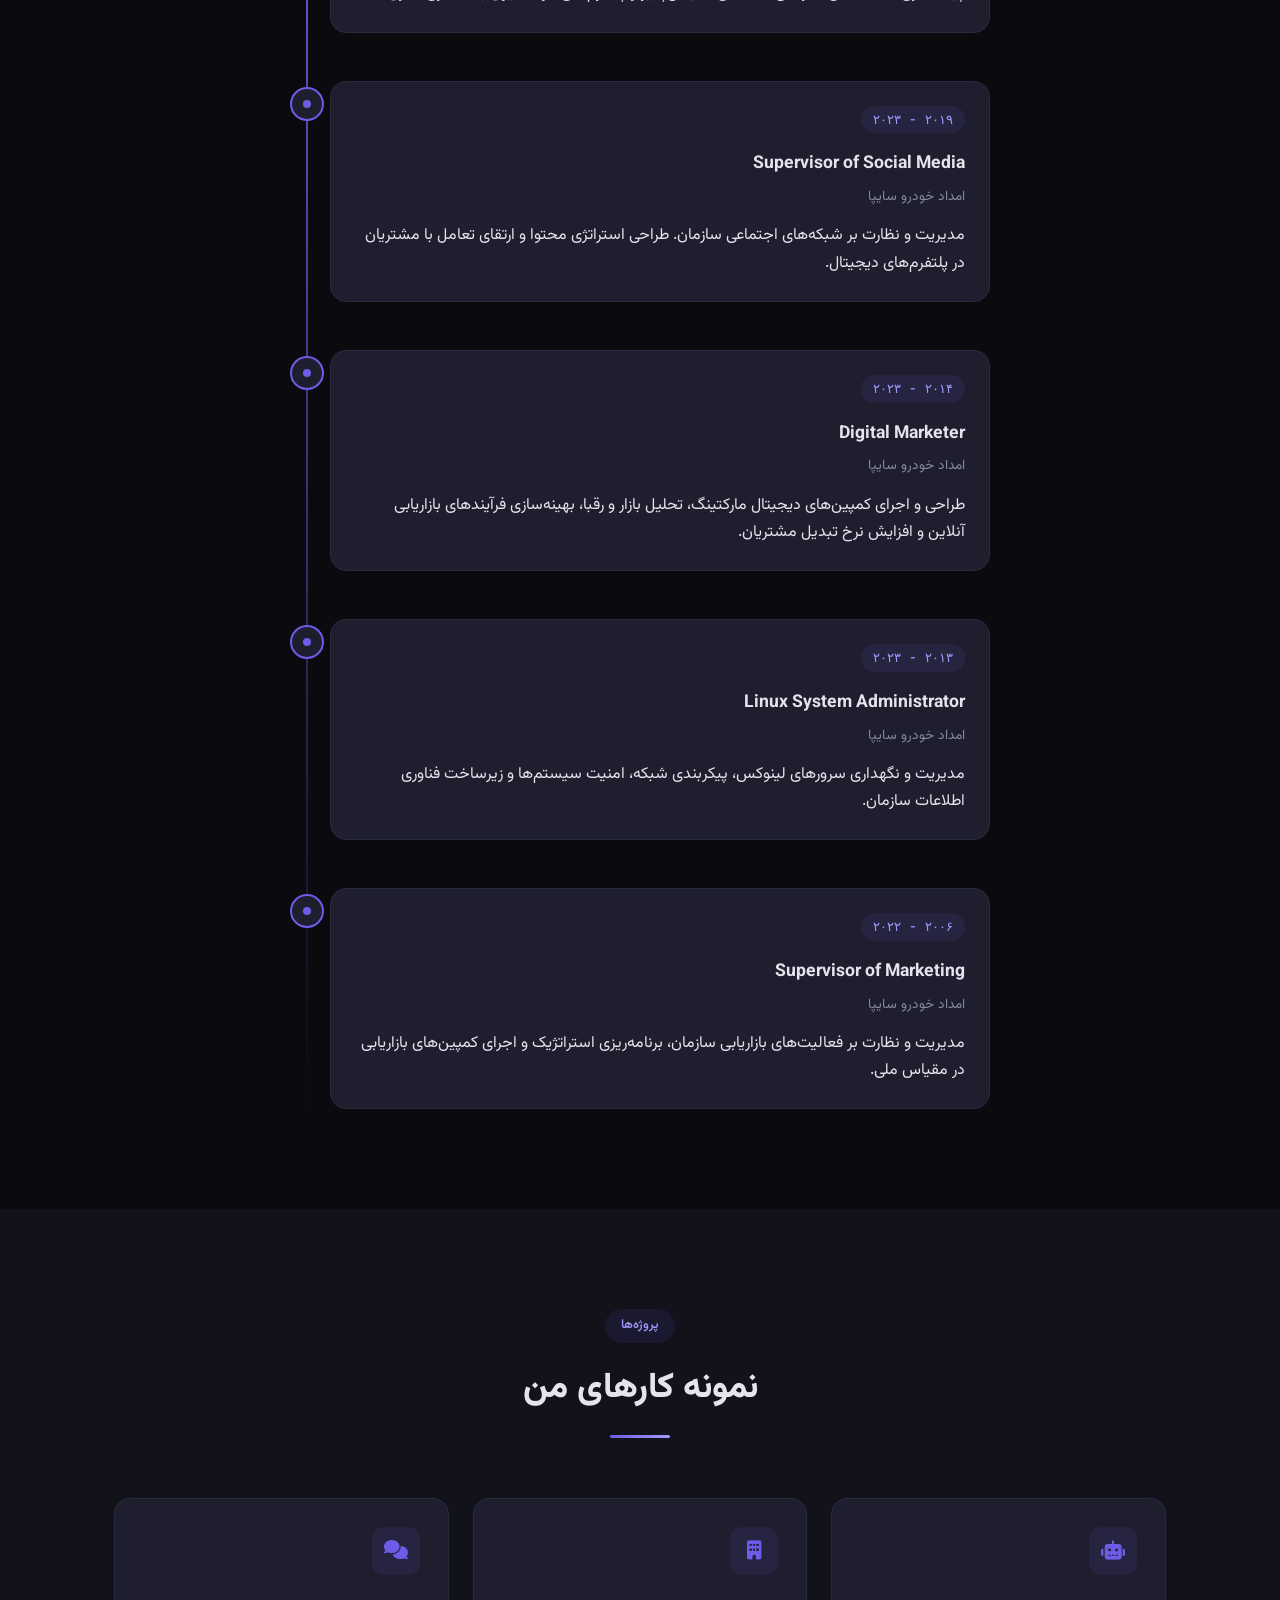
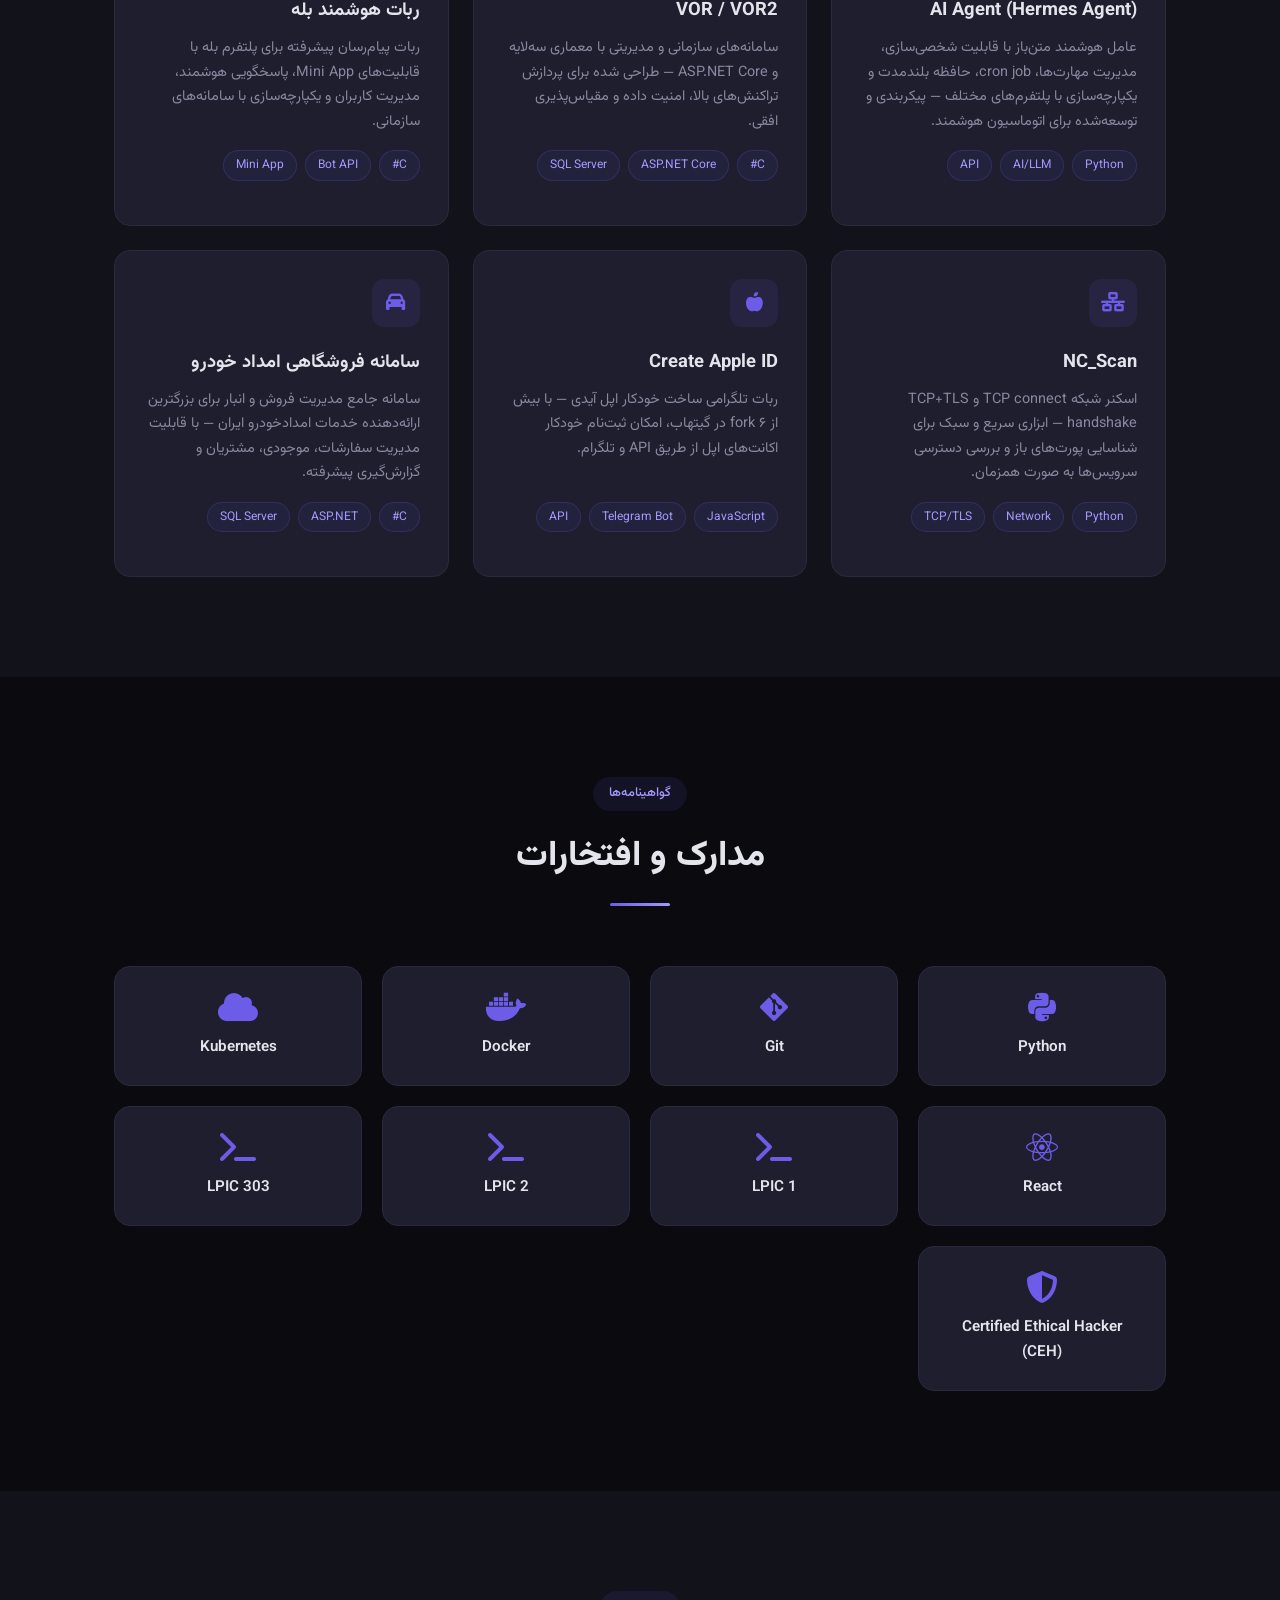
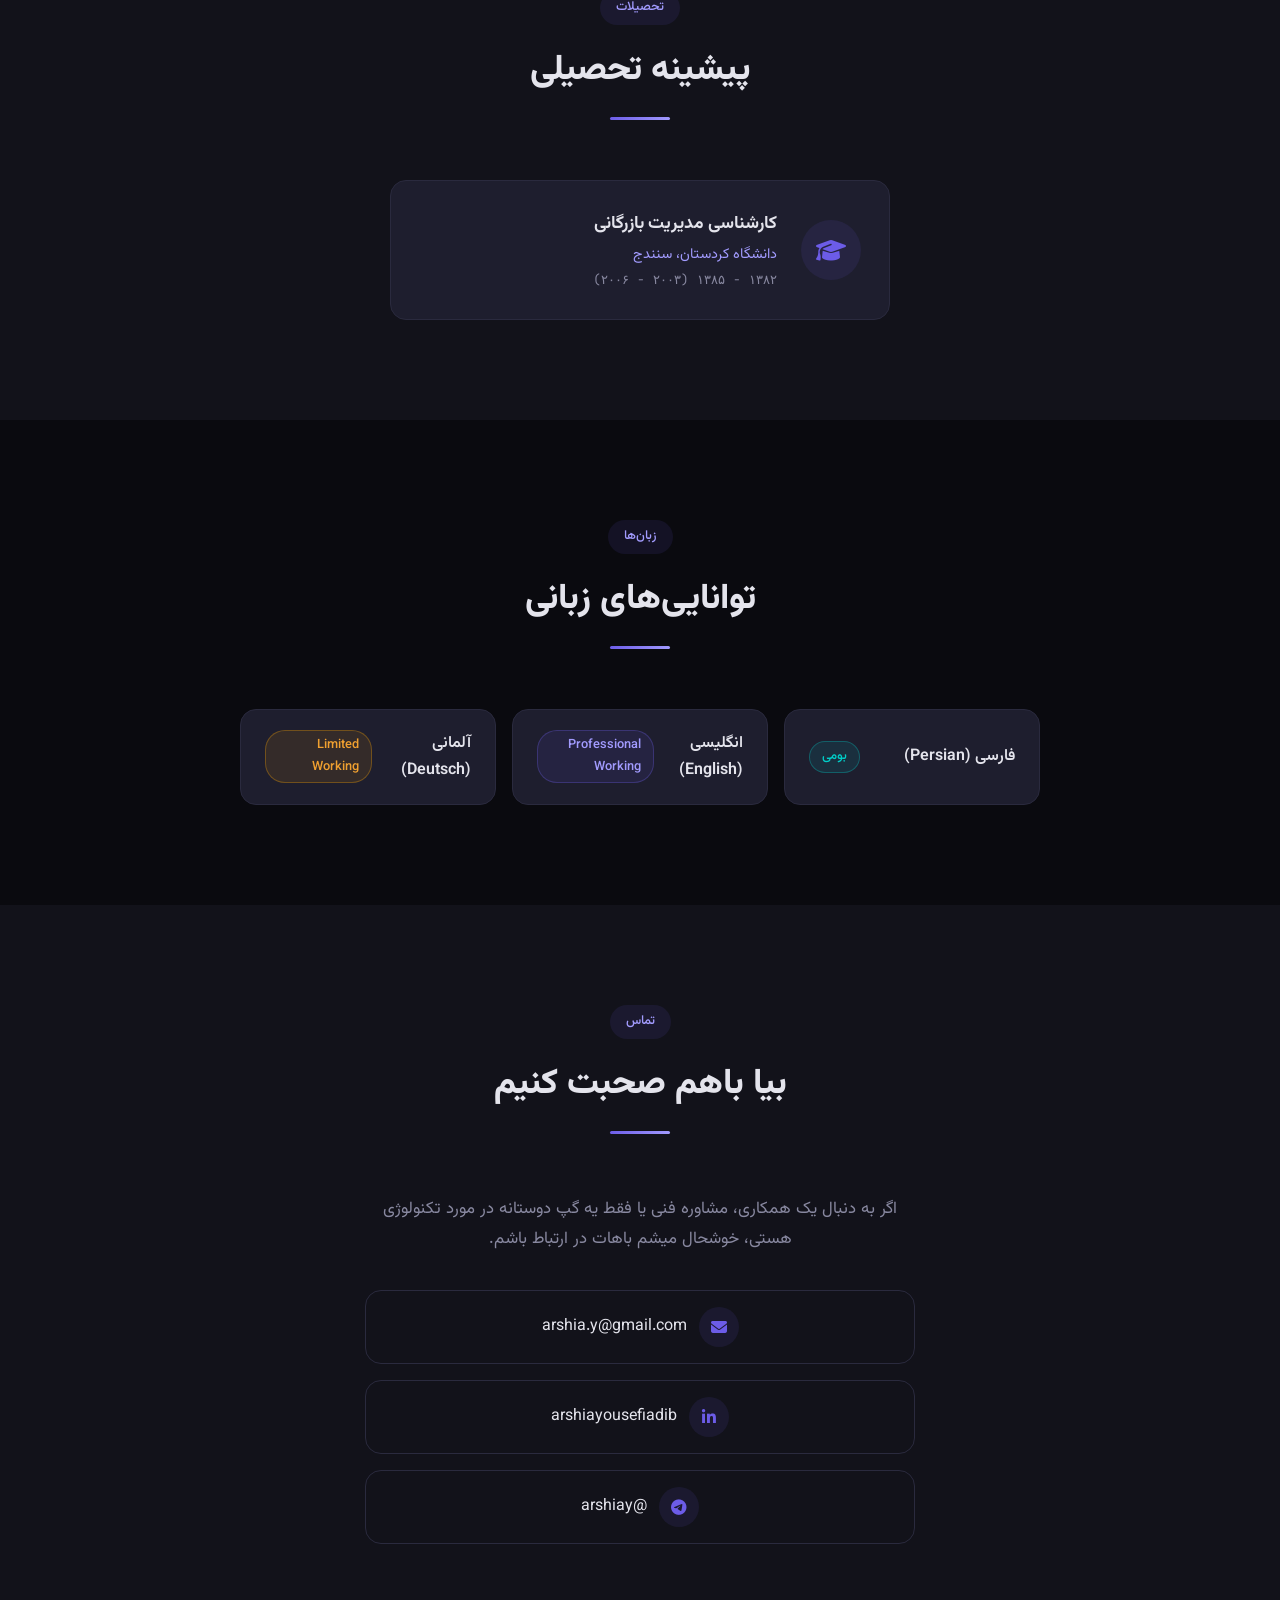
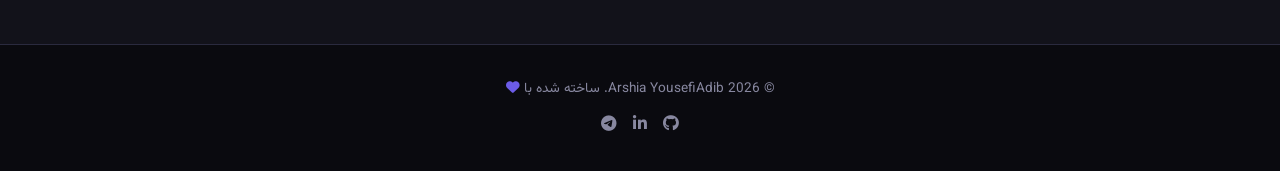
==== commit 247ae022: "update projects with real repos" ====
--- a/index.html
+++ b/index.html
@@ -325,8 +325,8 @@
       <div class="projects-grid">
         <div class="project-card">
           <div class="project-icon"><i class="fas fa-robot"></i></div>
-          <h3>AI Agent (Hermes)</h3>
-          <p>پیکربندی، شخصی‌سازی و توسعه عامل هوشمند Hermes — یک AI agent متن‌باز با قابلیت اجرا روی پلتفرم‌های مختلف، مدیریت مهارت‌ها، cron job و بکاپ خودکار.</p>
+          <h3>AI Agent (Hermes Agent)</h3>
+          <p>عامل هوشمند متن‌باز با قابلیت شخصی‌سازی، مدیریت مهارت‌ها، cron job، حافظه بلندمدت و یکپارچه‌سازی با پلتفرم‌های مختلف — پیکربندی و توسعه‌شده برای اتوماسیون هوشمند.</p>
           <div class="project-tags">
             <span>Python</span>
             <span>AI/LLM</span>
@@ -334,33 +334,53 @@
           </div>
         </div>
         <div class="project-card">
-          <div class="project-icon"><i class="fas fa-newspaper"></i></div>
-          <h3>Persian Tech News Automation</h3>
-          <p>سیستم خودکار جمع‌آوری و خلاصه‌سازی اخبار فناوری روز با هوش مصنوعی و ارسال خودکار به تلگرام دو بار در روز. دارای قابلیت catch-up در صورت قطعی.</p>
+          <div class="project-icon"><i class="fas fa-building"></i></div>
+          <h3>VOR / VOR2</h3>
+          <p>سامانه‌های سازمانی و مدیریتی با معماری سه‌لایه و ASP.NET Core — طراحی شده برای پردازش تراکنش‌های بالا، امنیت داده و مقیاس‌پذیری افقی.</p>
+          <div class="project-tags">
+            <span>C#</span>
+            <span>ASP.NET Core</span>
+            <span>SQL Server</span>
+          </div>
+        </div>
+        <div class="project-card">
+          <div class="project-icon"><i class="fas fa-comments"></i></div>
+          <h3>ربات هوشمند بله</h3>
+          <p>ربات پیام‌رسان پیشرفته برای پلتفرم بله با قابلیت‌های Mini App، پاسخگویی هوشمند، مدیریت کاربران و یکپارچه‌سازی با سامانه‌های سازمانی.</p>
+          <div class="project-tags">
+            <span>C#</span>
+            <span>Bot API</span>
+            <span>Mini App</span>
+          </div>
+        </div>
+        <div class="project-card">
+          <div class="project-icon"><i class="fas fa-network-wired"></i></div>
+          <h3>NC_Scan</h3>
+          <p>اسکنر شبکه TCP connect و TCP+TLS handshake — ابزاری سریع و سبک برای شناسایی پورت‌های باز و بررسی دسترسی سرویس‌ها به صورت همزمان.</p>
           <div class="project-tags">
             <span>Python</span>
-            <span>AI</span>
+            <span>Network</span>
+            <span>TCP/TLS</span>
+          </div>
+        </div>
+        <div class="project-card">
+          <div class="project-icon"><i class="fas fa-apple-alt"></i></div>
+          <h3>Create Apple ID</h3>
+          <p>ربات تلگرامی ساخت خودکار اپل آیدی — با بیش از ۶ fork در گیتهاب، امکان ثبت‌نام خودکار اکانت‌های اپل از طریق API و تلگرام.</p>
+          <div class="project-tags">
+            <span>JavaScript</span>
             <span>Telegram Bot</span>
+            <span>API</span>
           </div>
         </div>
         <div class="project-card">
-          <div class="project-icon"><i class="fas fa-chart-line"></i></div>
-          <h3>Trading Intelligence Suite</h3>
-          <p>سیستم کامل تحلیل و معاملات کریپتو با قابلیت بک‌تست، تحلیل آنچین‌، مدیریت ریسک، ربات معاملاتی خودکار، و ژورنال معاملاتی مبتنی بر داده‌های real-time.</p>
-          <div class="project-tags">
-            <span>Python</span>
-            <span>CCXT</span>
-            <span>API</span>
-          </div>
-        </div>
-        <div class="project-card">
-          <div class="project-icon"><i class="fas fa-comments"></i></div>
-          <h3>Messaging Bot Ecosystem</h3>
-          <p>ربات‌های هوشمند پیام‌رسان برای پلتفرم‌های بله و تلگرام با قابلیت‌های پیشرفته شامل Mini App، Safir bulk messaging، سیستم پاسخگویی هوشمند و پرداخت درون برنامه‌ای.</p>
+          <div class="project-icon"><i class="fas fa-car"></i></div>
+          <h3>سامانه فروشگاهی امداد خودرو</h3>
+          <p>سامانه جامع مدیریت فروش و انبار برای بزرگترین ارائه‌دهنده خدمات امدادخودرو ایران — با قابلیت مدیریت سفارشات، موجودی، مشتریان و گزارش‌گیری پیشرفته.</p>
           <div class="project-tags">
             <span>C#</span>
-            <span>Python</span>
-            <span>Bot API</span>
+            <span>ASP.NET</span>
+            <span>SQL Server</span>
           </div>
         </div>
       </div>
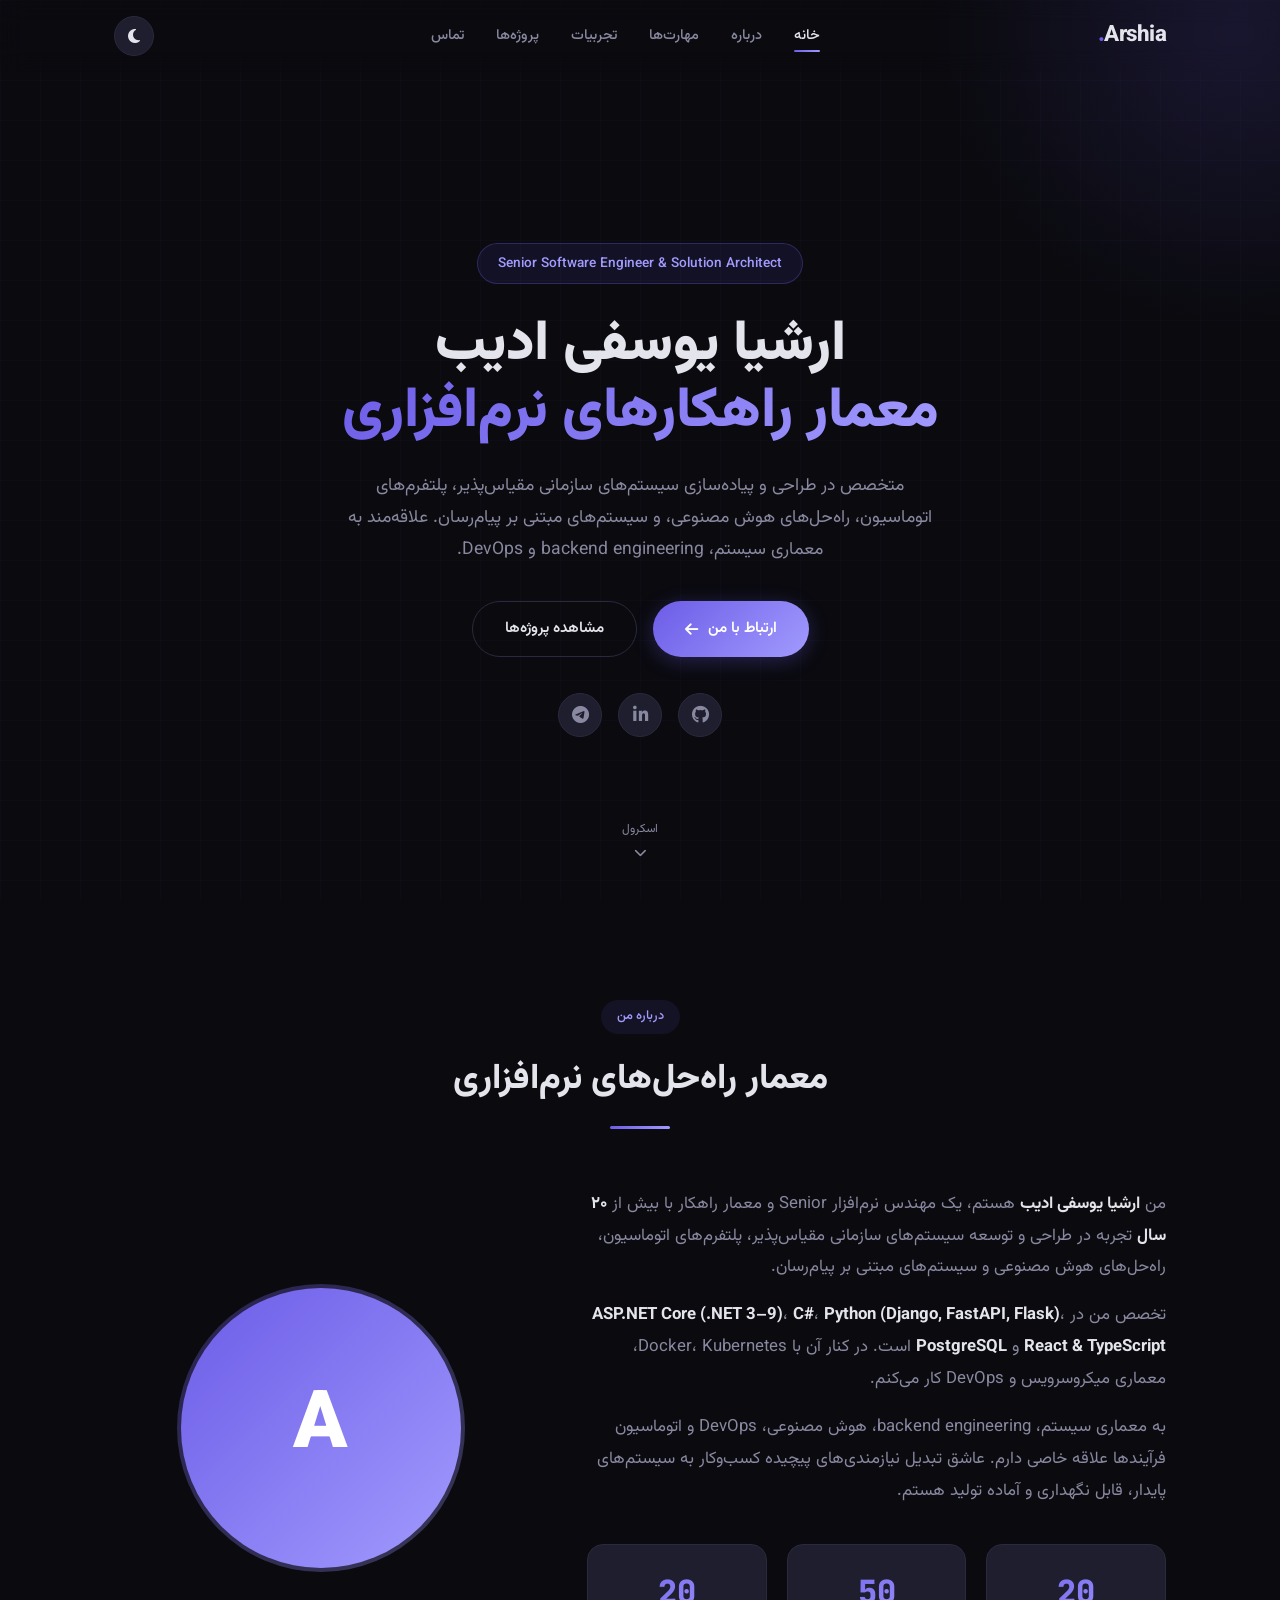
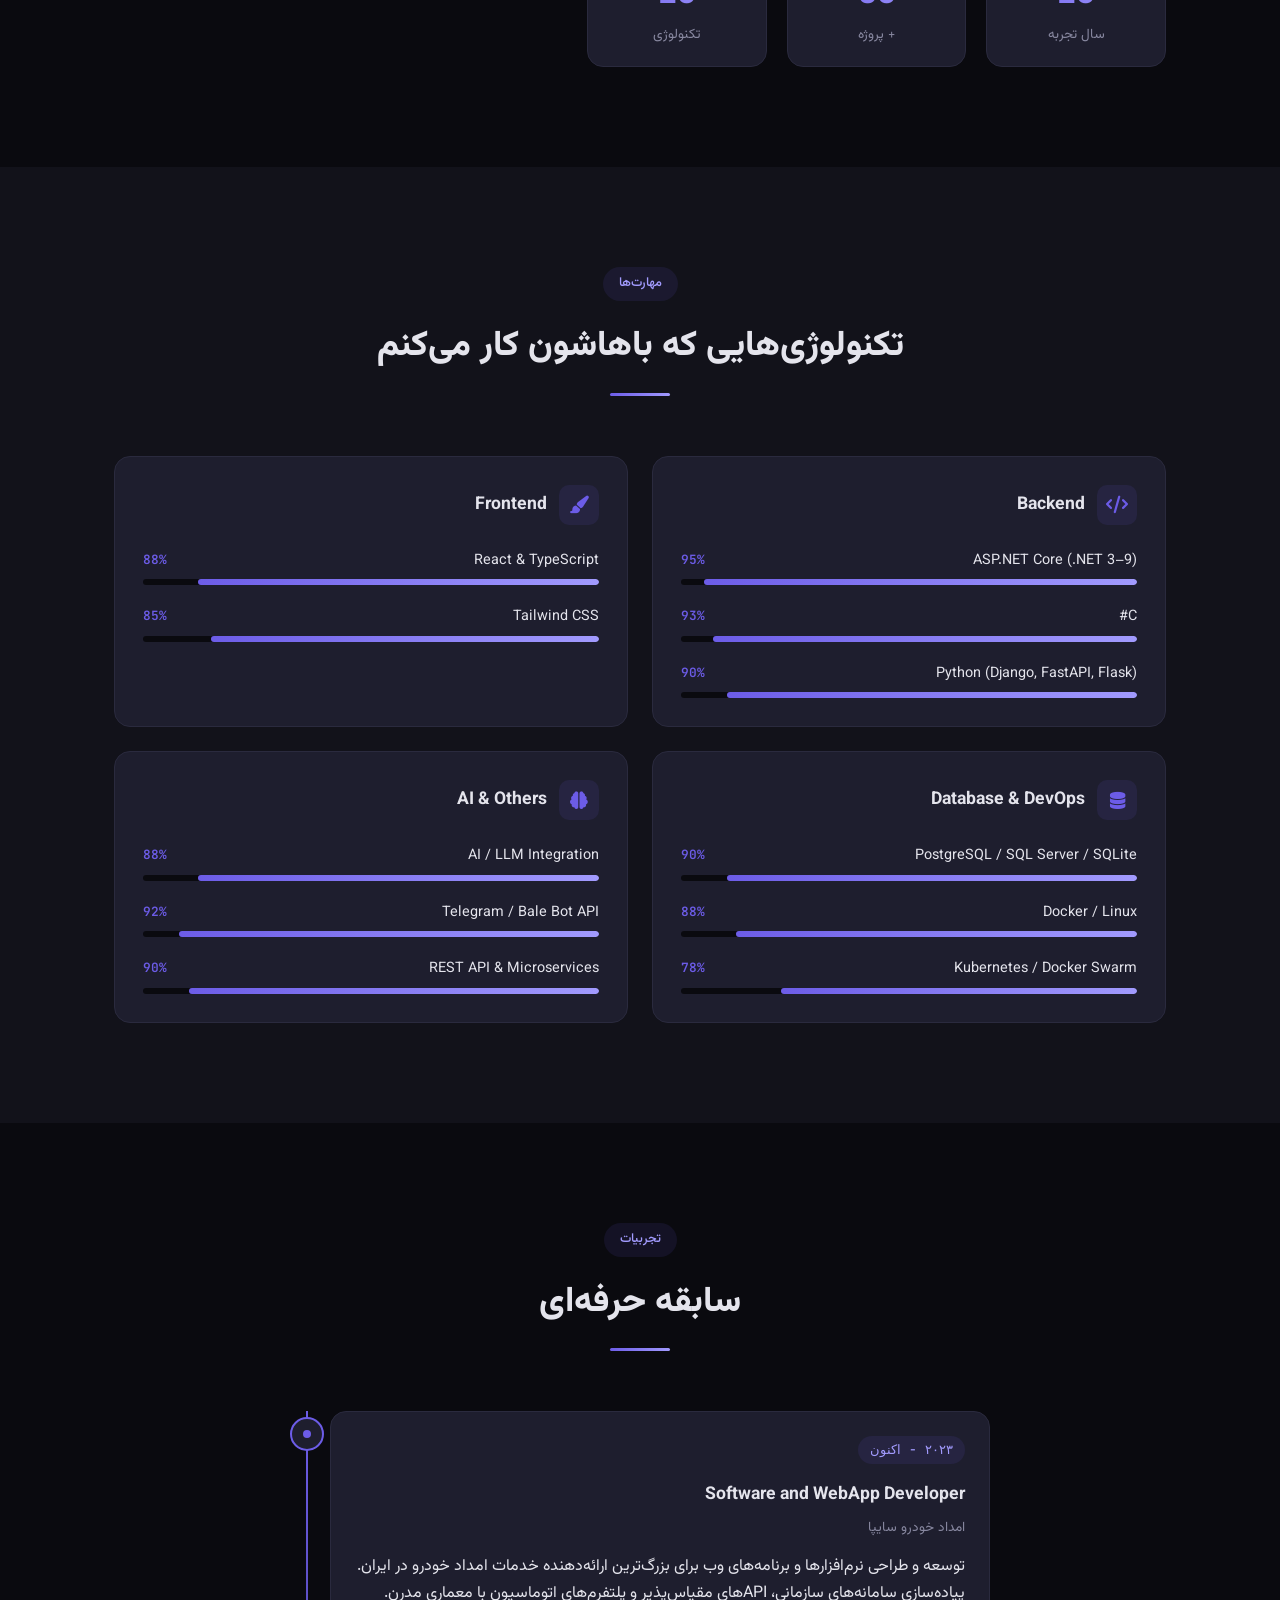
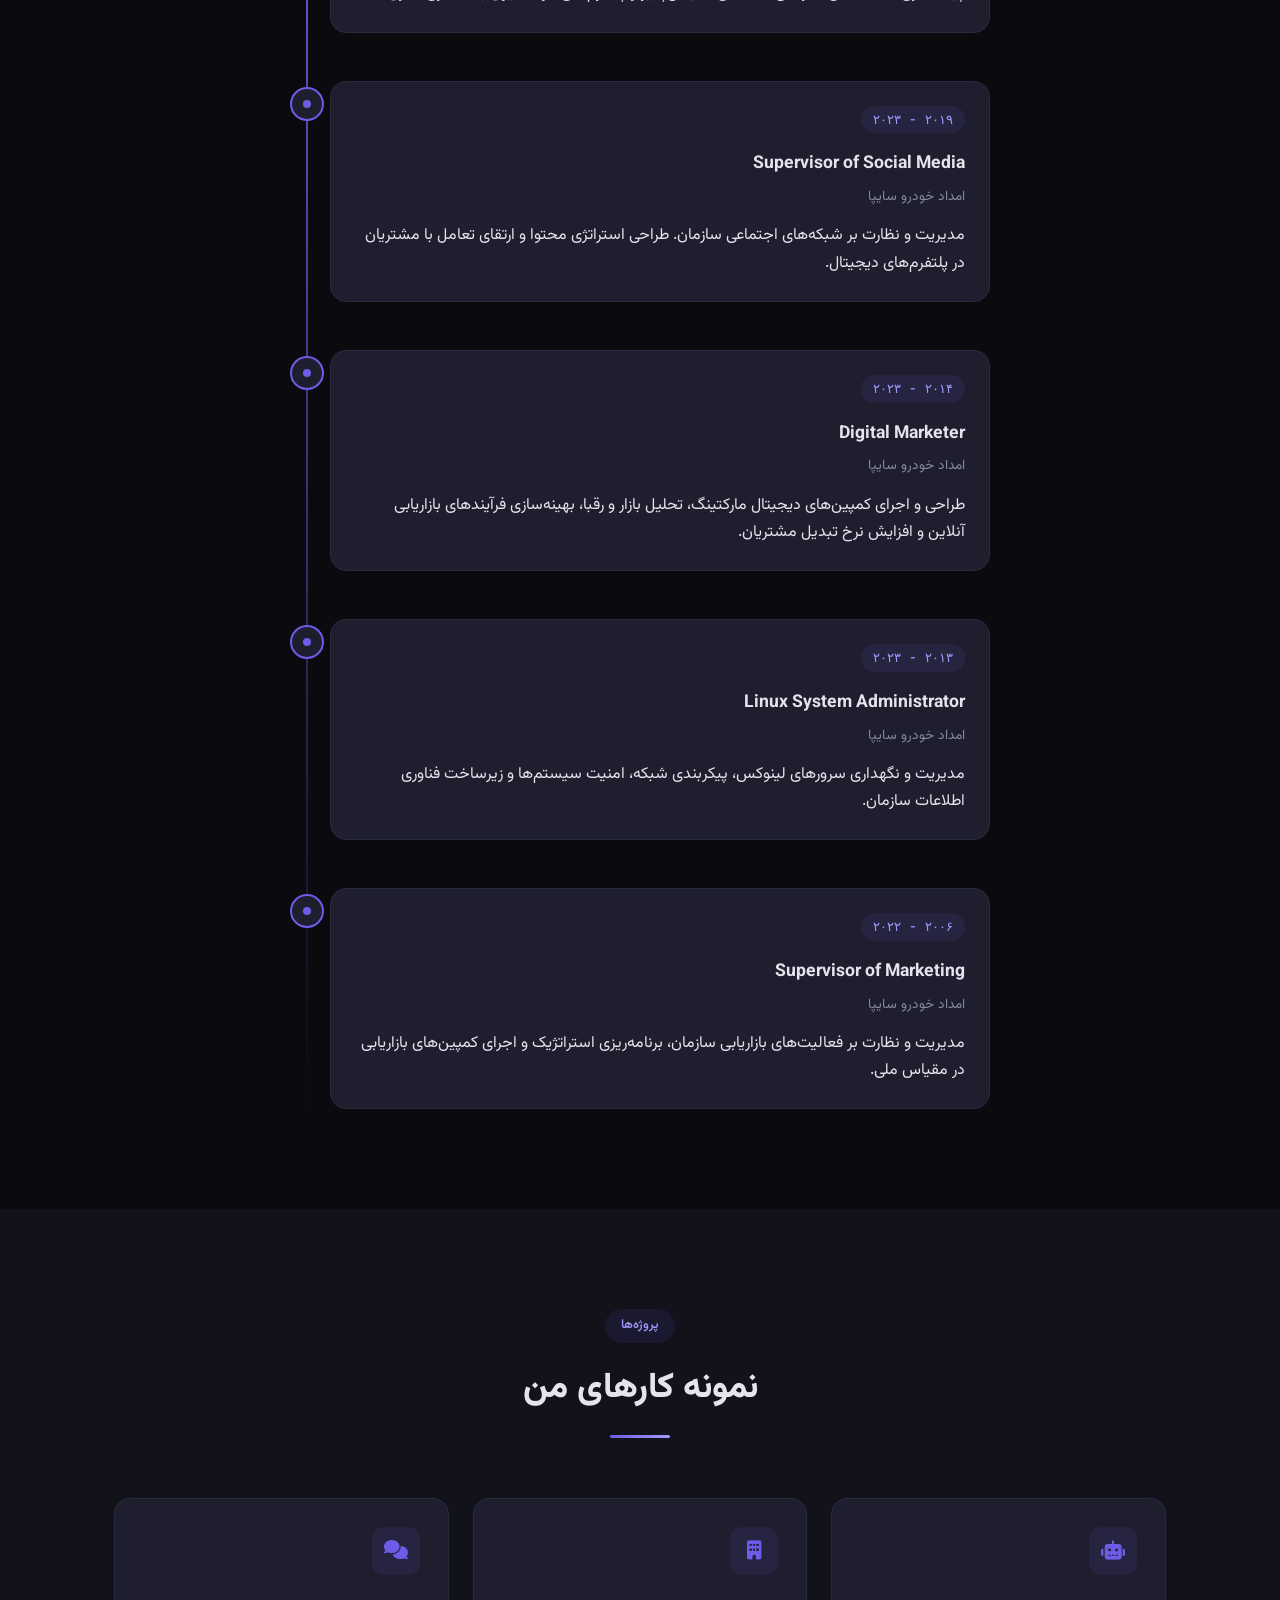
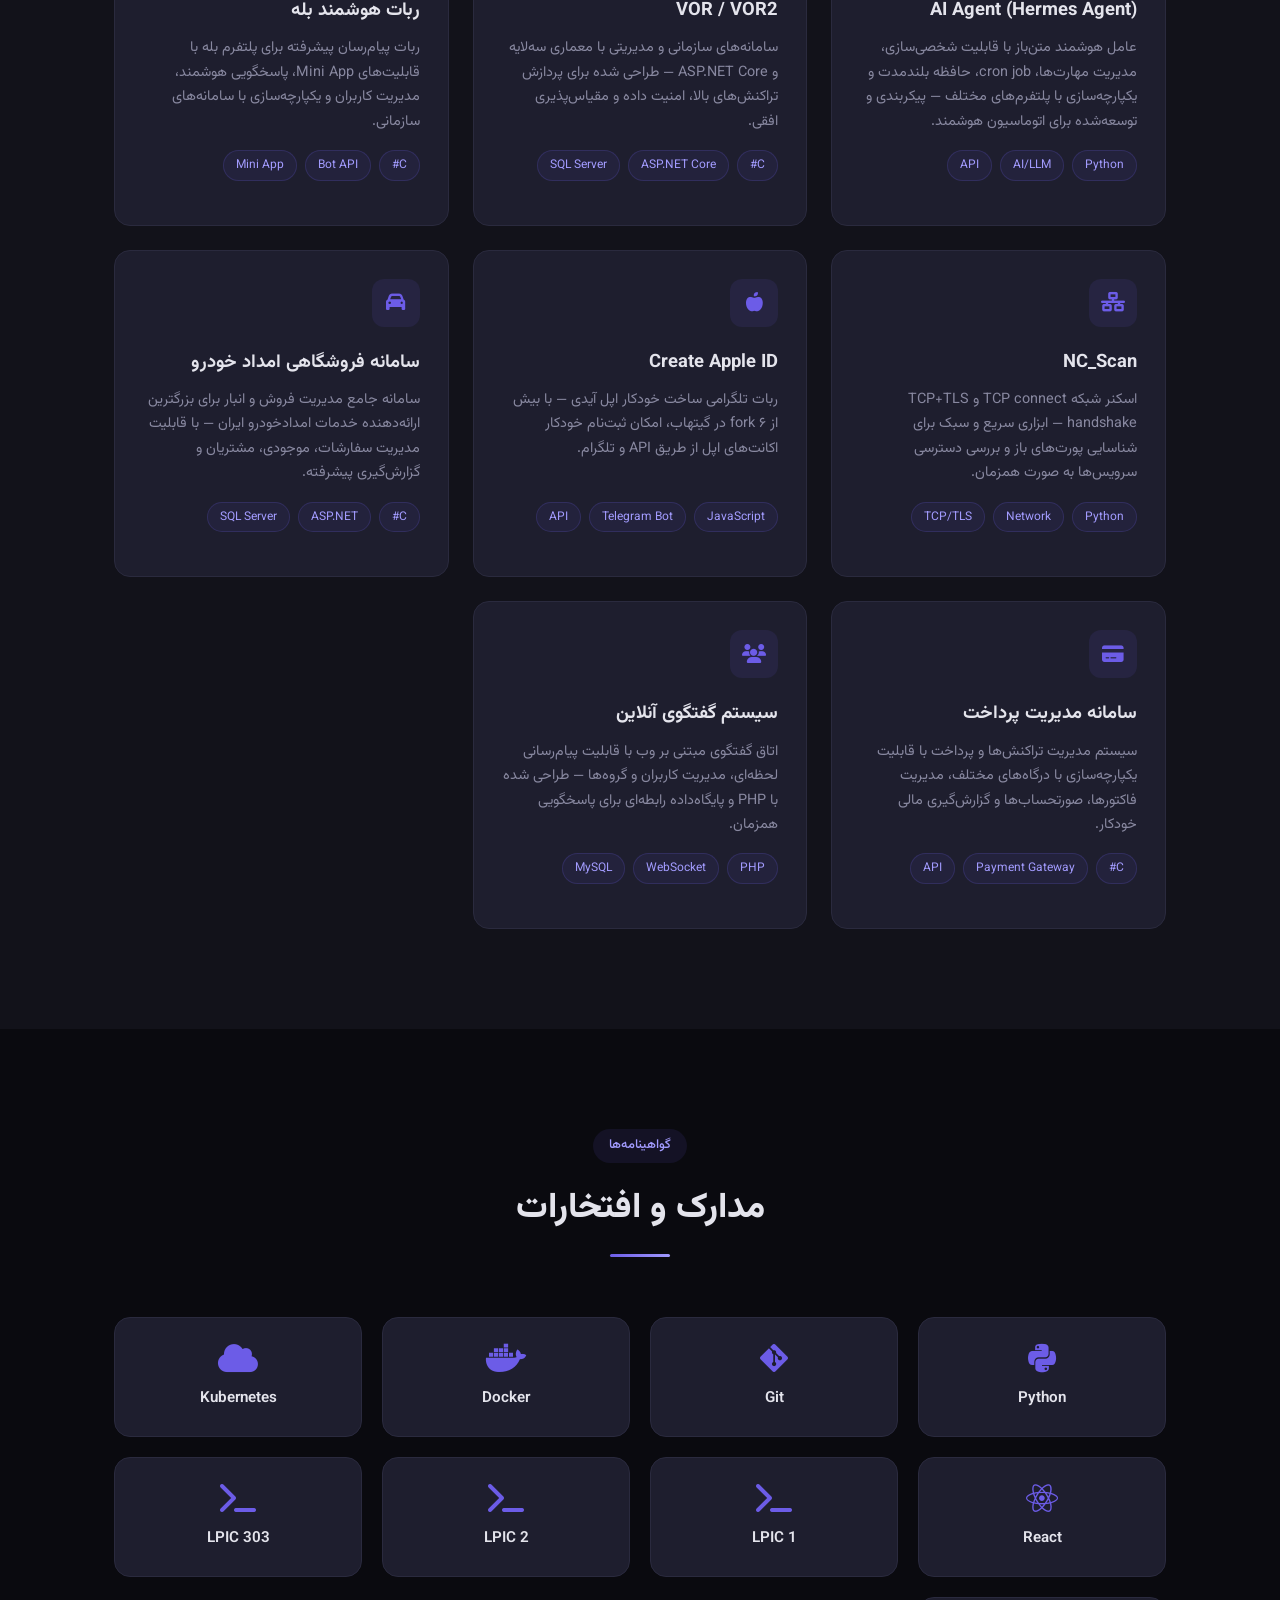
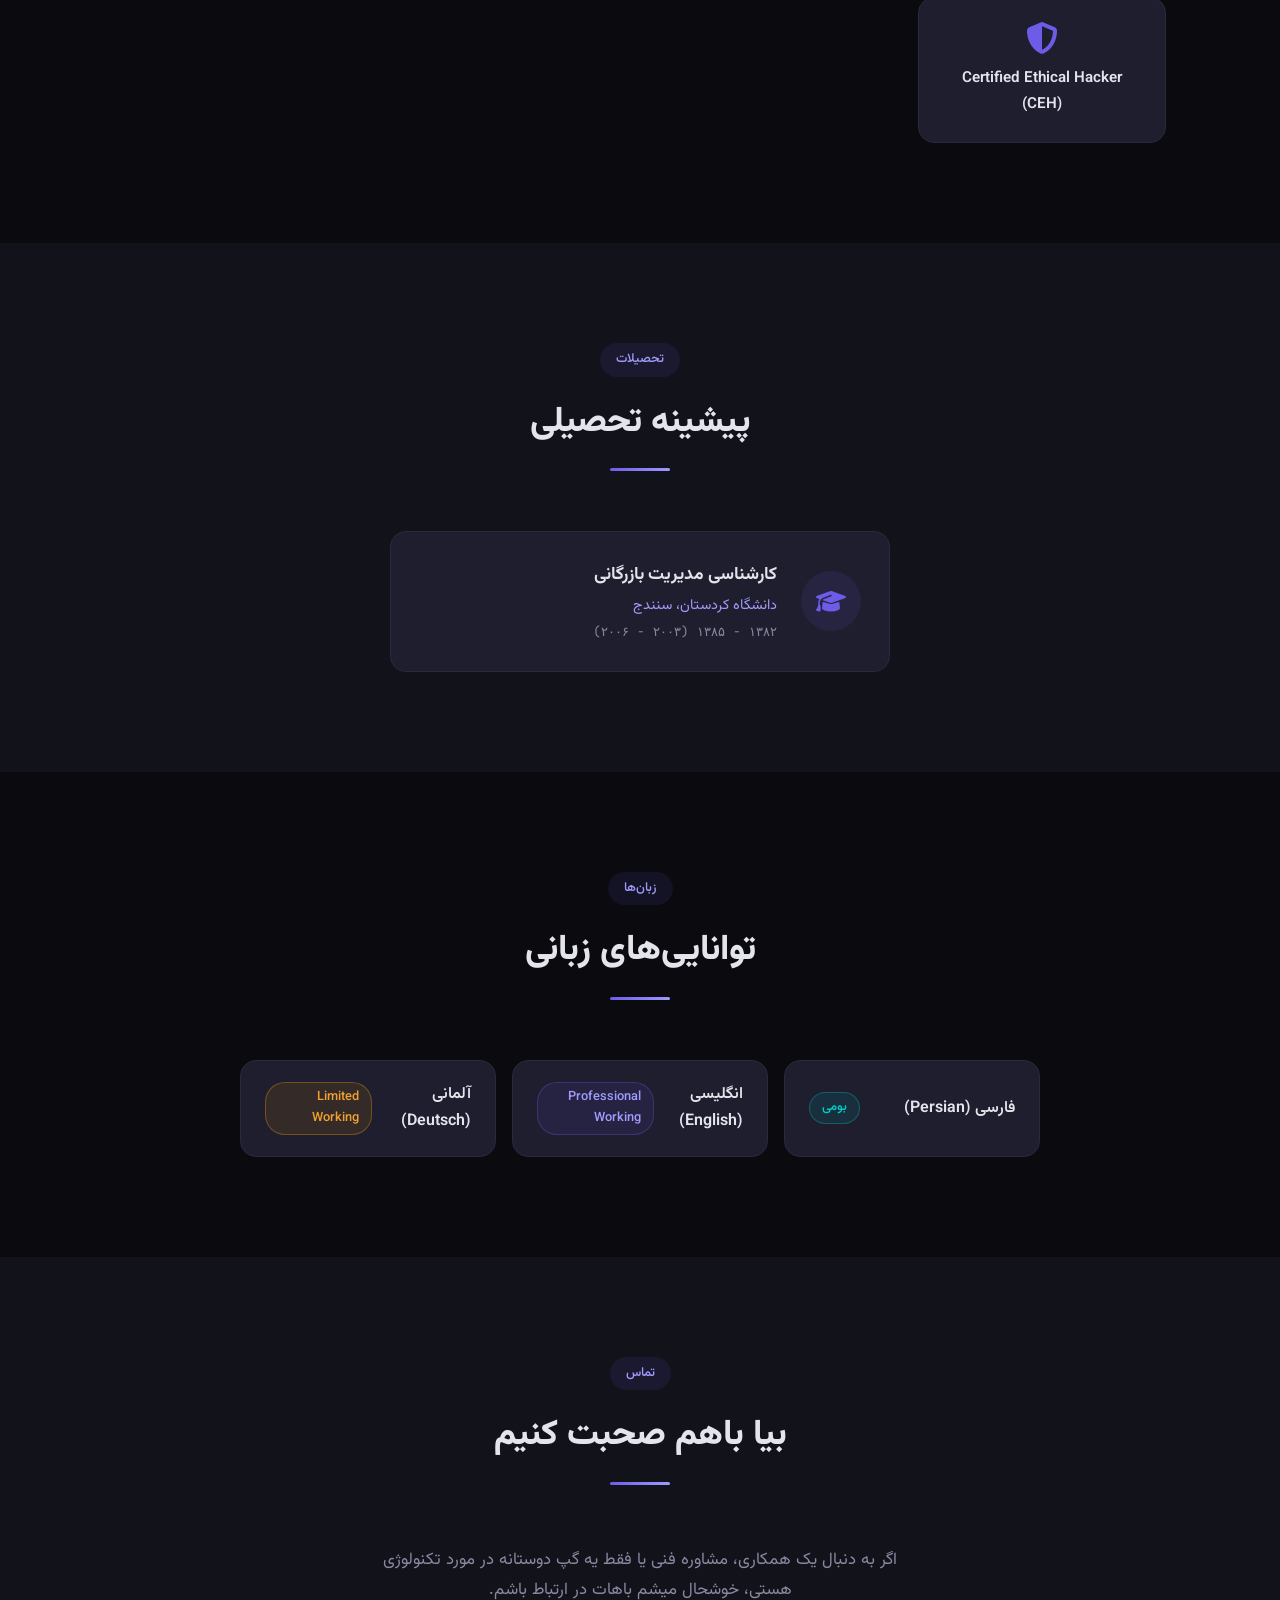
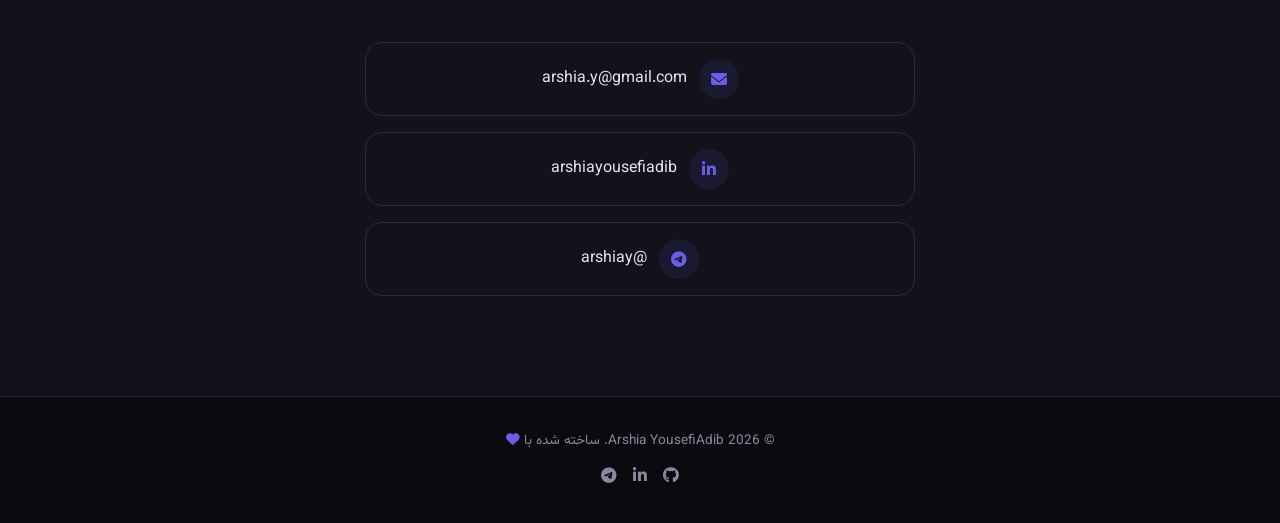
==== commit 726db3bb: "add Payment and ChatRoom projects" ====
--- a/index.html
+++ b/index.html
@@ -383,6 +383,26 @@
             <span>SQL Server</span>
           </div>
         </div>
+        <div class="project-card">
+          <div class="project-icon"><i class="fas fa-credit-card"></i></div>
+          <h3>سامانه مدیریت پرداخت</h3>
+          <p>سیستم مدیریت تراکنش‌ها و پرداخت با قابلیت یکپارچه‌سازی با درگاه‌های مختلف، مدیریت فاکتورها، صورتحساب‌ها و گزارش‌گیری مالی خودکار.</p>
+          <div class="project-tags">
+            <span>C#</span>
+            <span>Payment Gateway</span>
+            <span>API</span>
+          </div>
+        </div>
+        <div class="project-card">
+          <div class="project-icon"><i class="fas fa-users"></i></div>
+          <h3>سیستم گفتگوی آنلاین</h3>
+          <p>اتاق گفتگوی مبتنی بر وب با قابلیت پیام‌رسانی لحظه‌ای، مدیریت کاربران و گروه‌ها — طراحی شده با PHP و پایگاه‌داده رابطه‌ای برای پاسخگویی همزمان.</p>
+          <div class="project-tags">
+            <span>PHP</span>
+            <span>WebSocket</span>
+            <span>MySQL</span>
+          </div>
+        </div>
       </div>
     </div>
   </section>
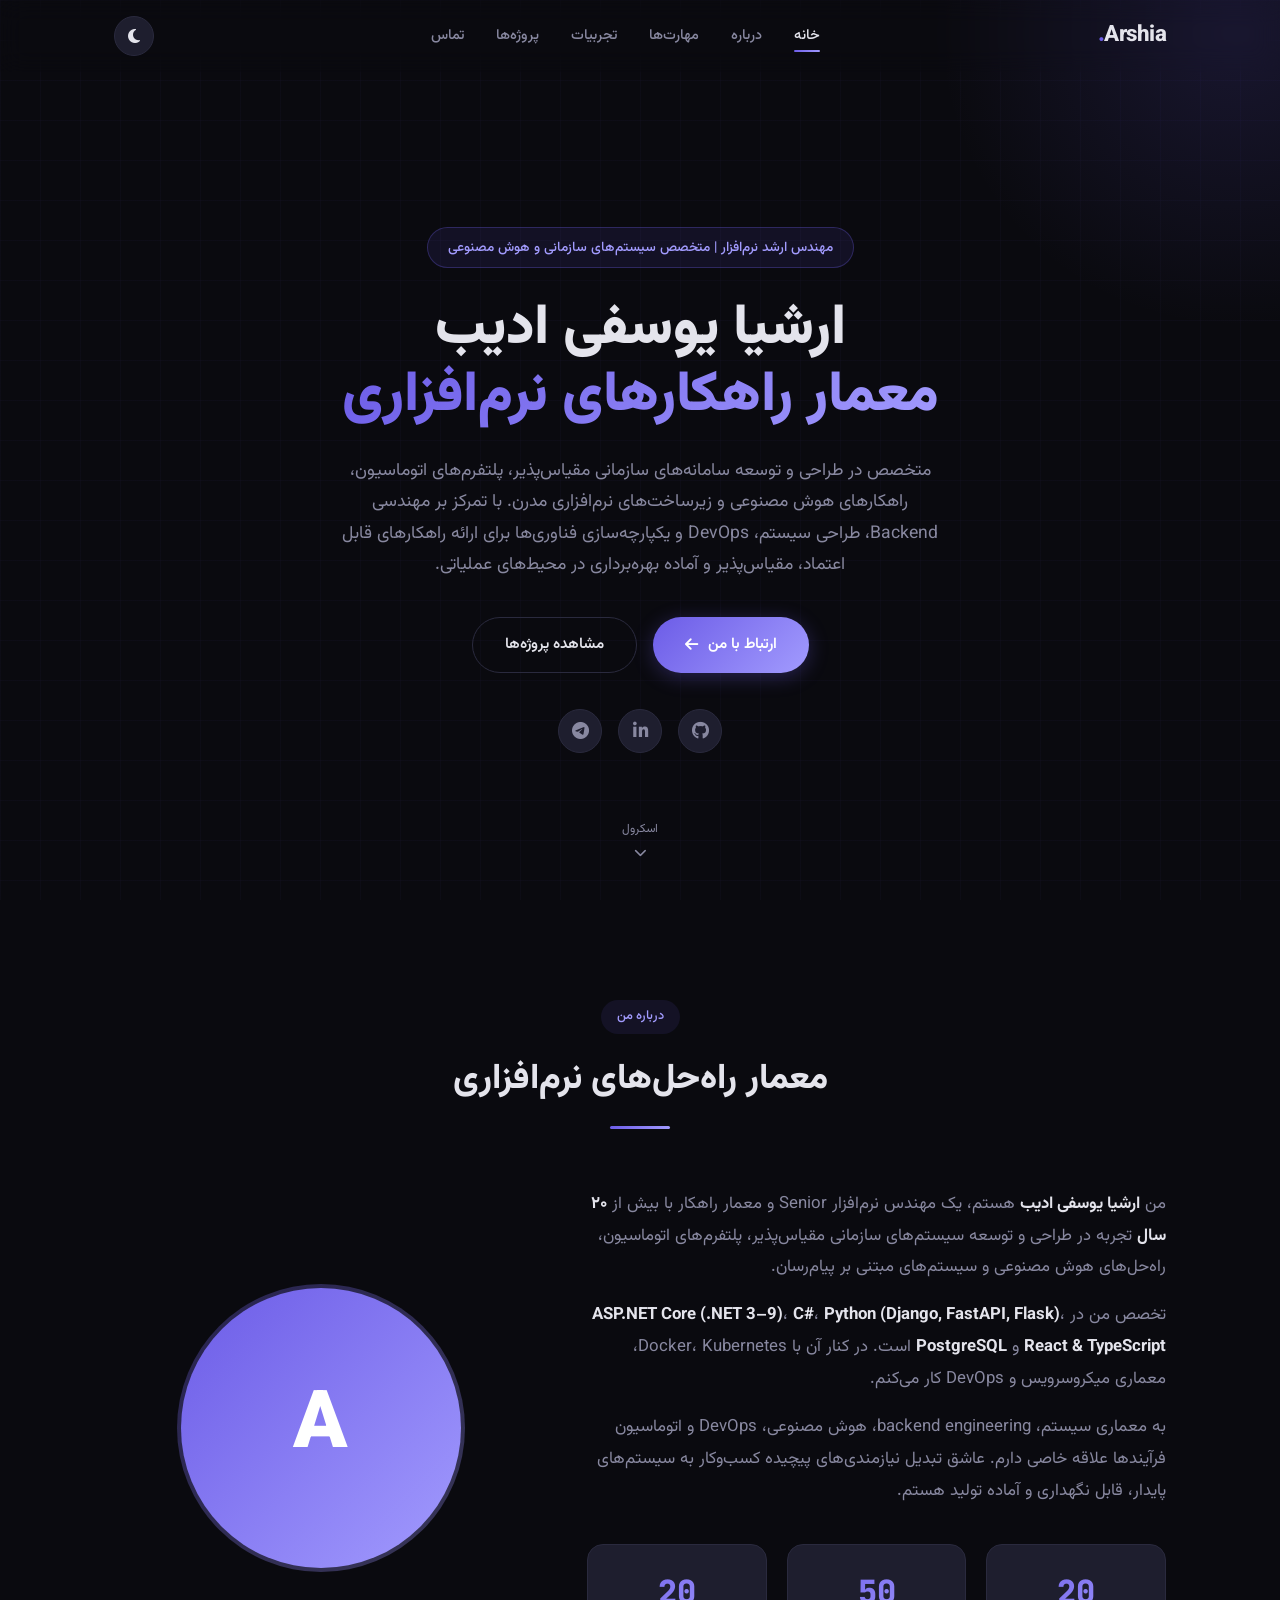
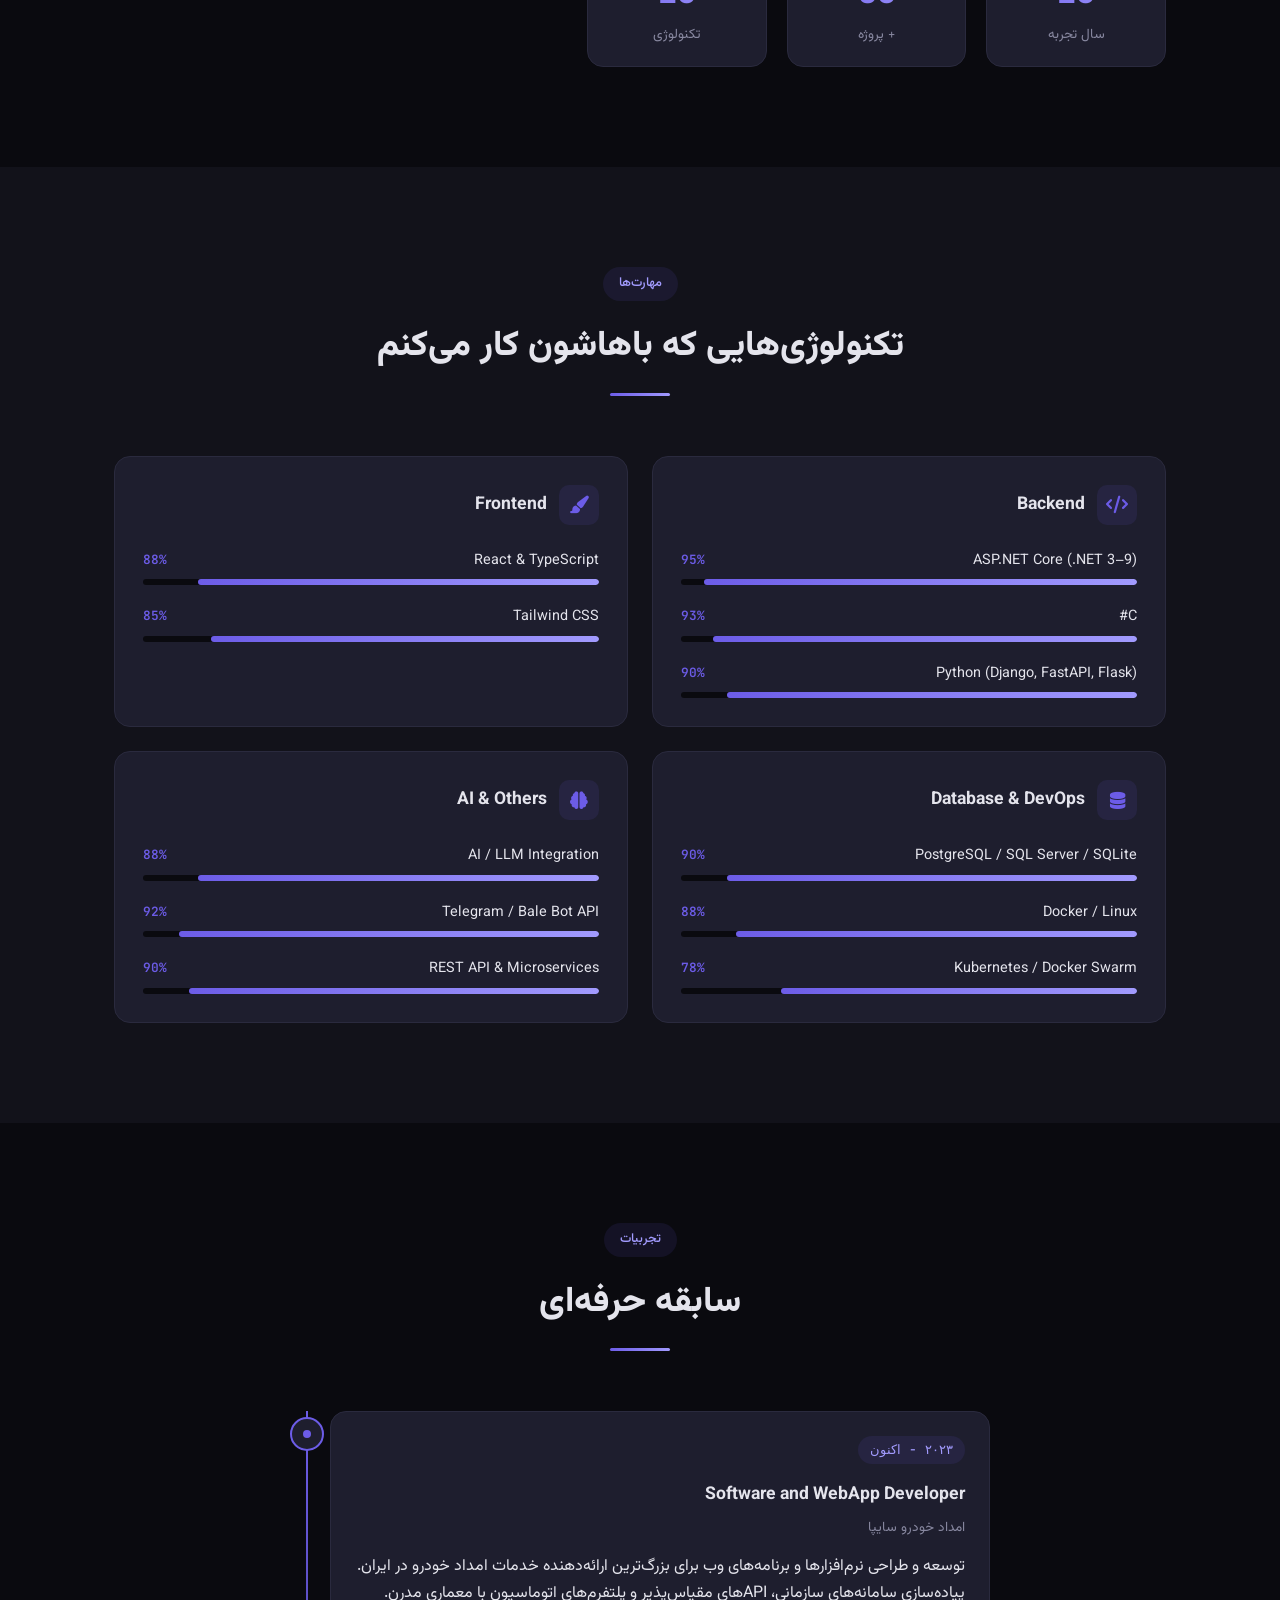
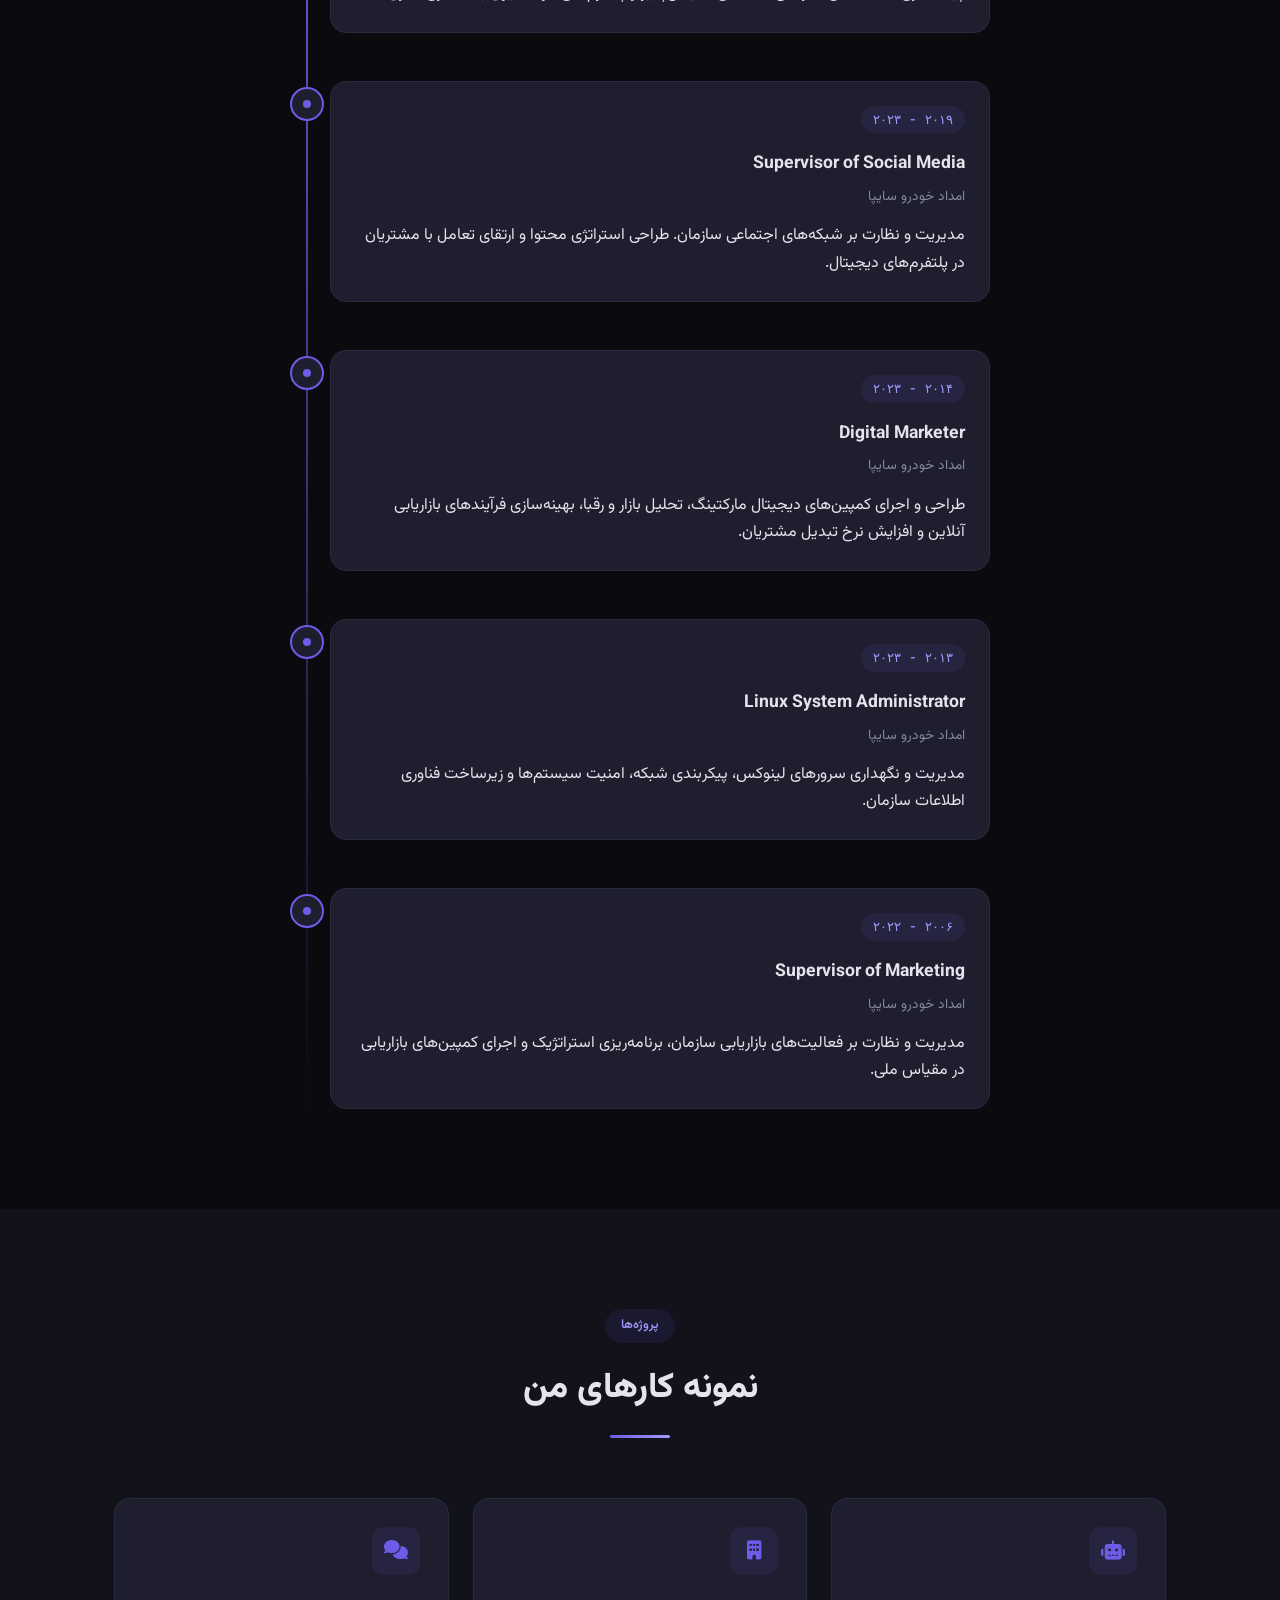
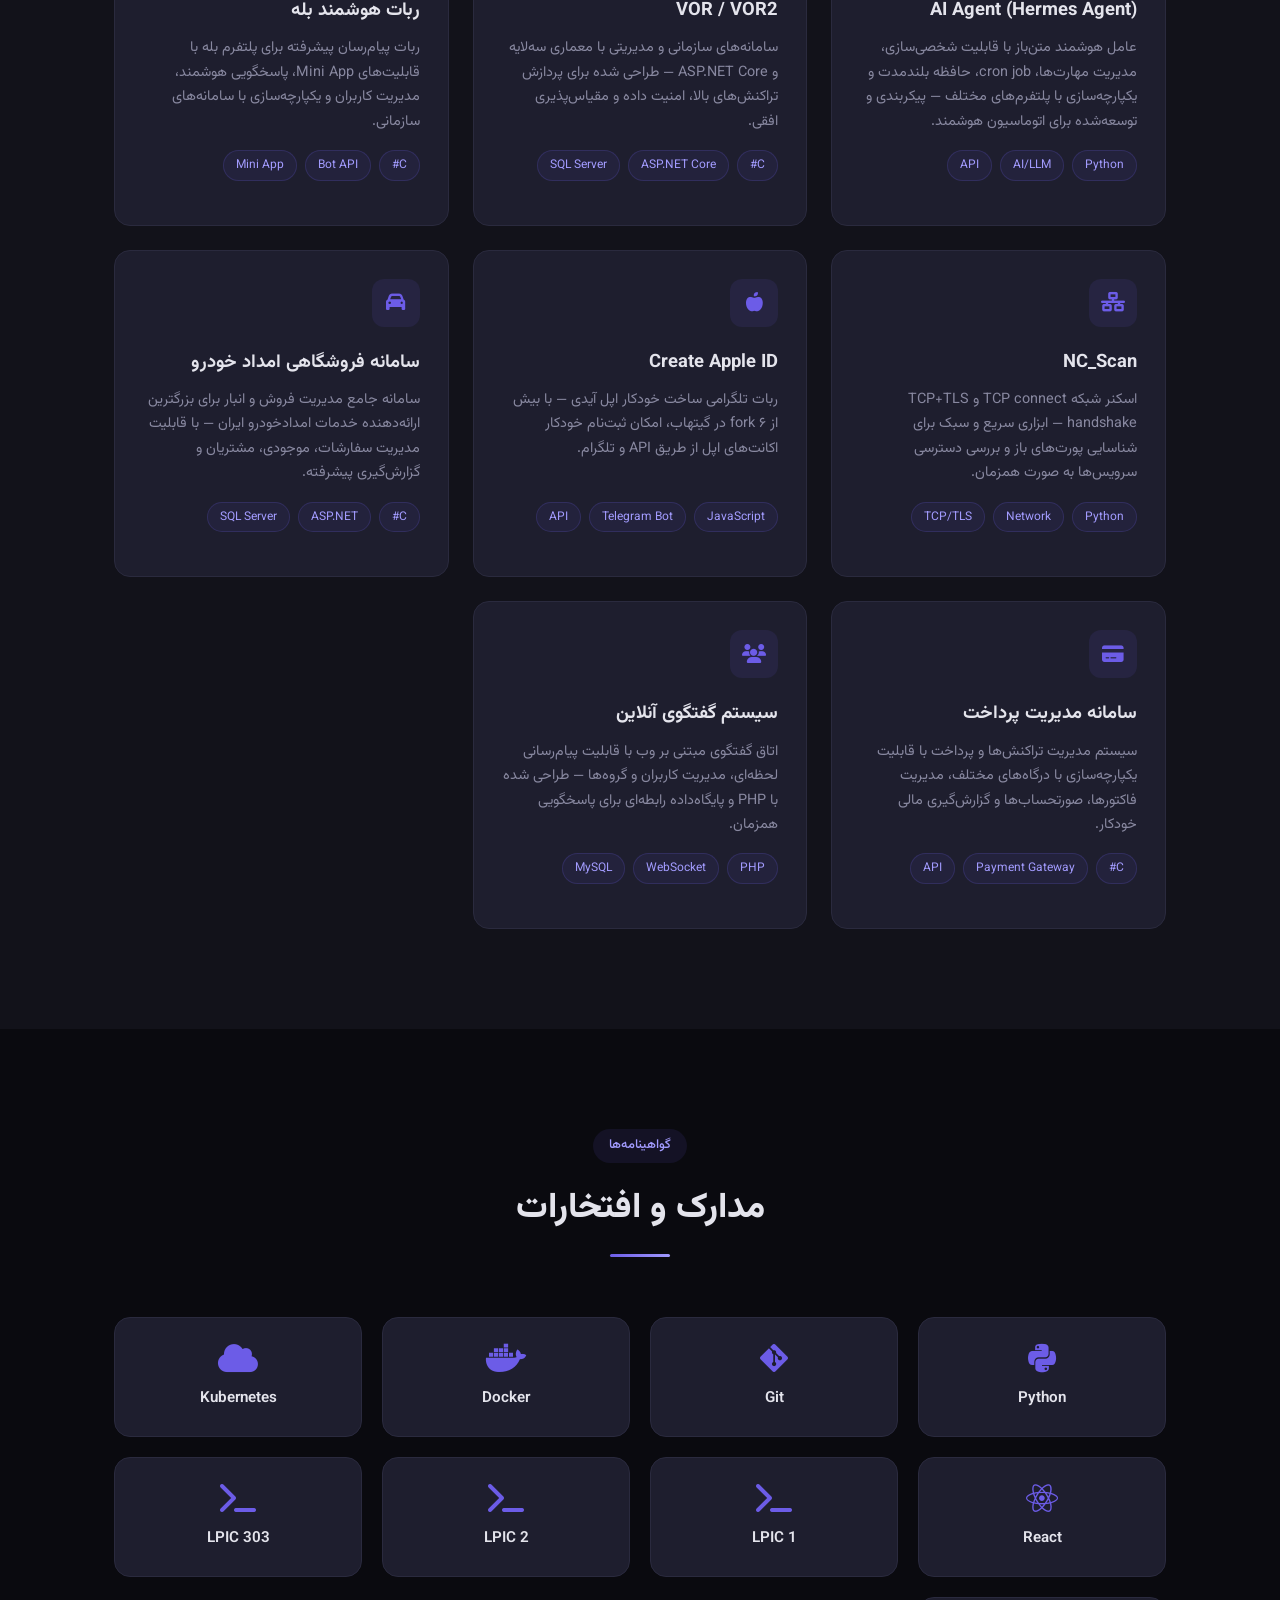
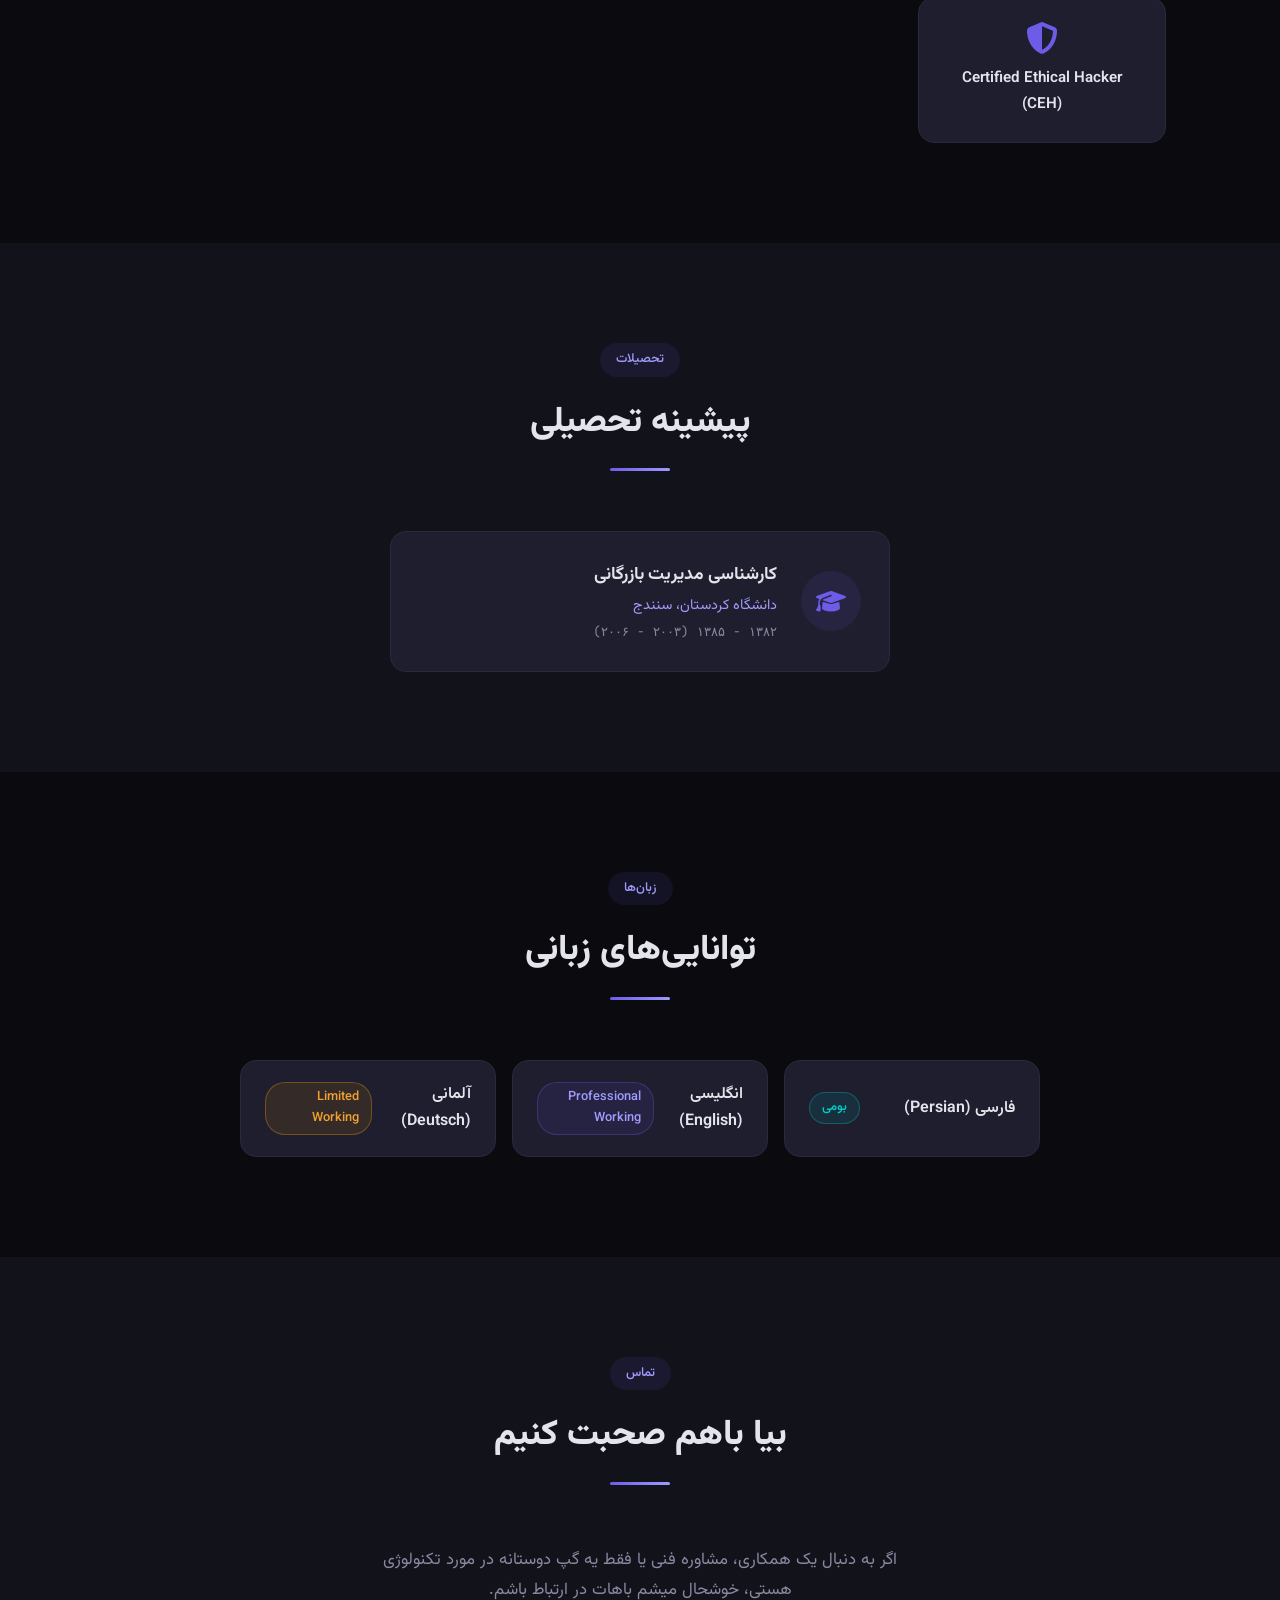
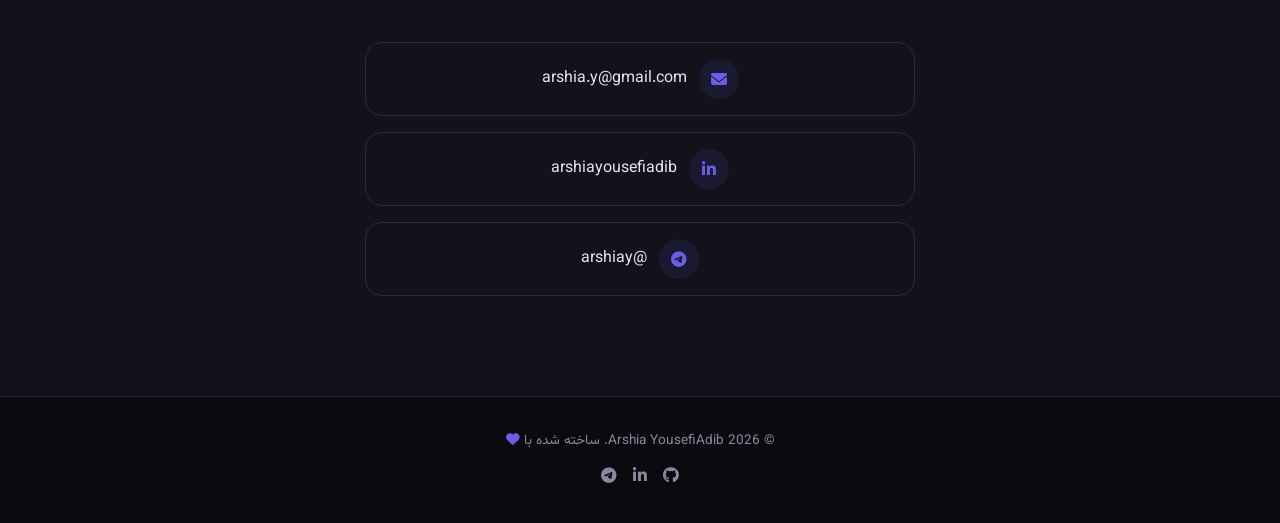
==== commit fd3a826b: "update hero description with formal text" ====
--- a/index.html
+++ b/index.html
@@ -42,15 +42,13 @@
       <div class="grid-overlay"></div>
     </div>
     <div class="container hero-content">
-      <div class="hero-badge">Senior Software Engineer &amp; Solution Architect</div>
+      <div class="hero-badge">مهندس ارشد نرم‌افزار | متخصص سیستم‌های سازمانی و هوش مصنوعی</div>
       <h1 class="hero-title">
         ارشیا یوسفی ادیب<br>
         <span class="gradient-text">معمار راهکارهای نرم‌افزاری</span>
       </h1>
       <p class="hero-desc">
-        متخصص در طراحی و پیاده‌سازی سیستم‌های سازمانی مقیاس‌پذیر،
-        پلتفرم‌های اتوماسیون، راه‌حل‌های هوش مصنوعی، و سیستم‌های مبتنی بر پیام‌رسان.
-        علاقه‌مند به معماری سیستم، backend engineering و DevOps.
+        متخصص در طراحی و توسعه سامانه‌های سازمانی مقیاس‌پذیر، پلتفرم‌های اتوماسیون، راهکارهای هوش مصنوعی و زیرساخت‌های نرم‌افزاری مدرن. با تمرکز بر مهندسی Backend، طراحی سیستم، DevOps و یکپارچه‌سازی فناوری‌ها برای ارائه راهکارهای قابل اعتماد، مقیاس‌پذیر و آماده بهره‌برداری در محیط‌های عملیاتی.
       </p>
       <div class="hero-actions">
         <a href="#contact" class="btn btn-primary">ارتباط با من <i class="fas fa-arrow-left"></i></a>
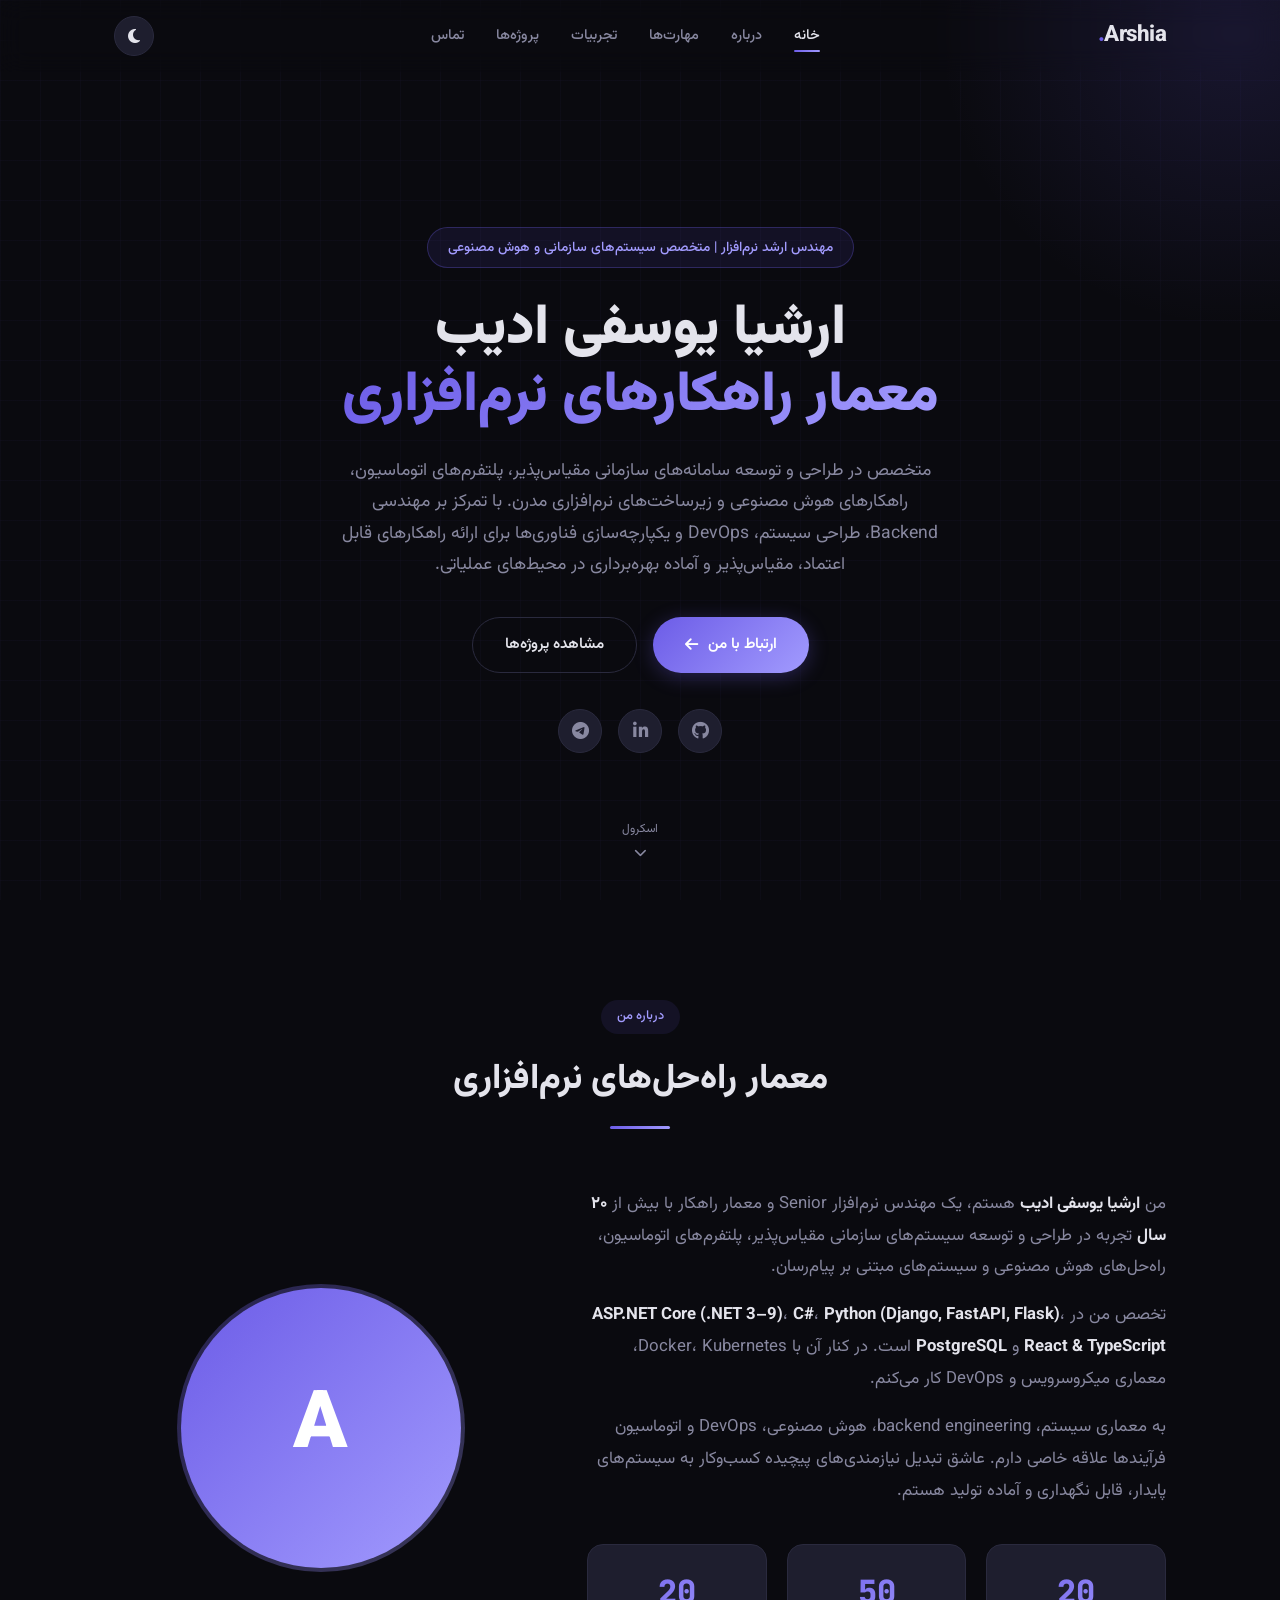
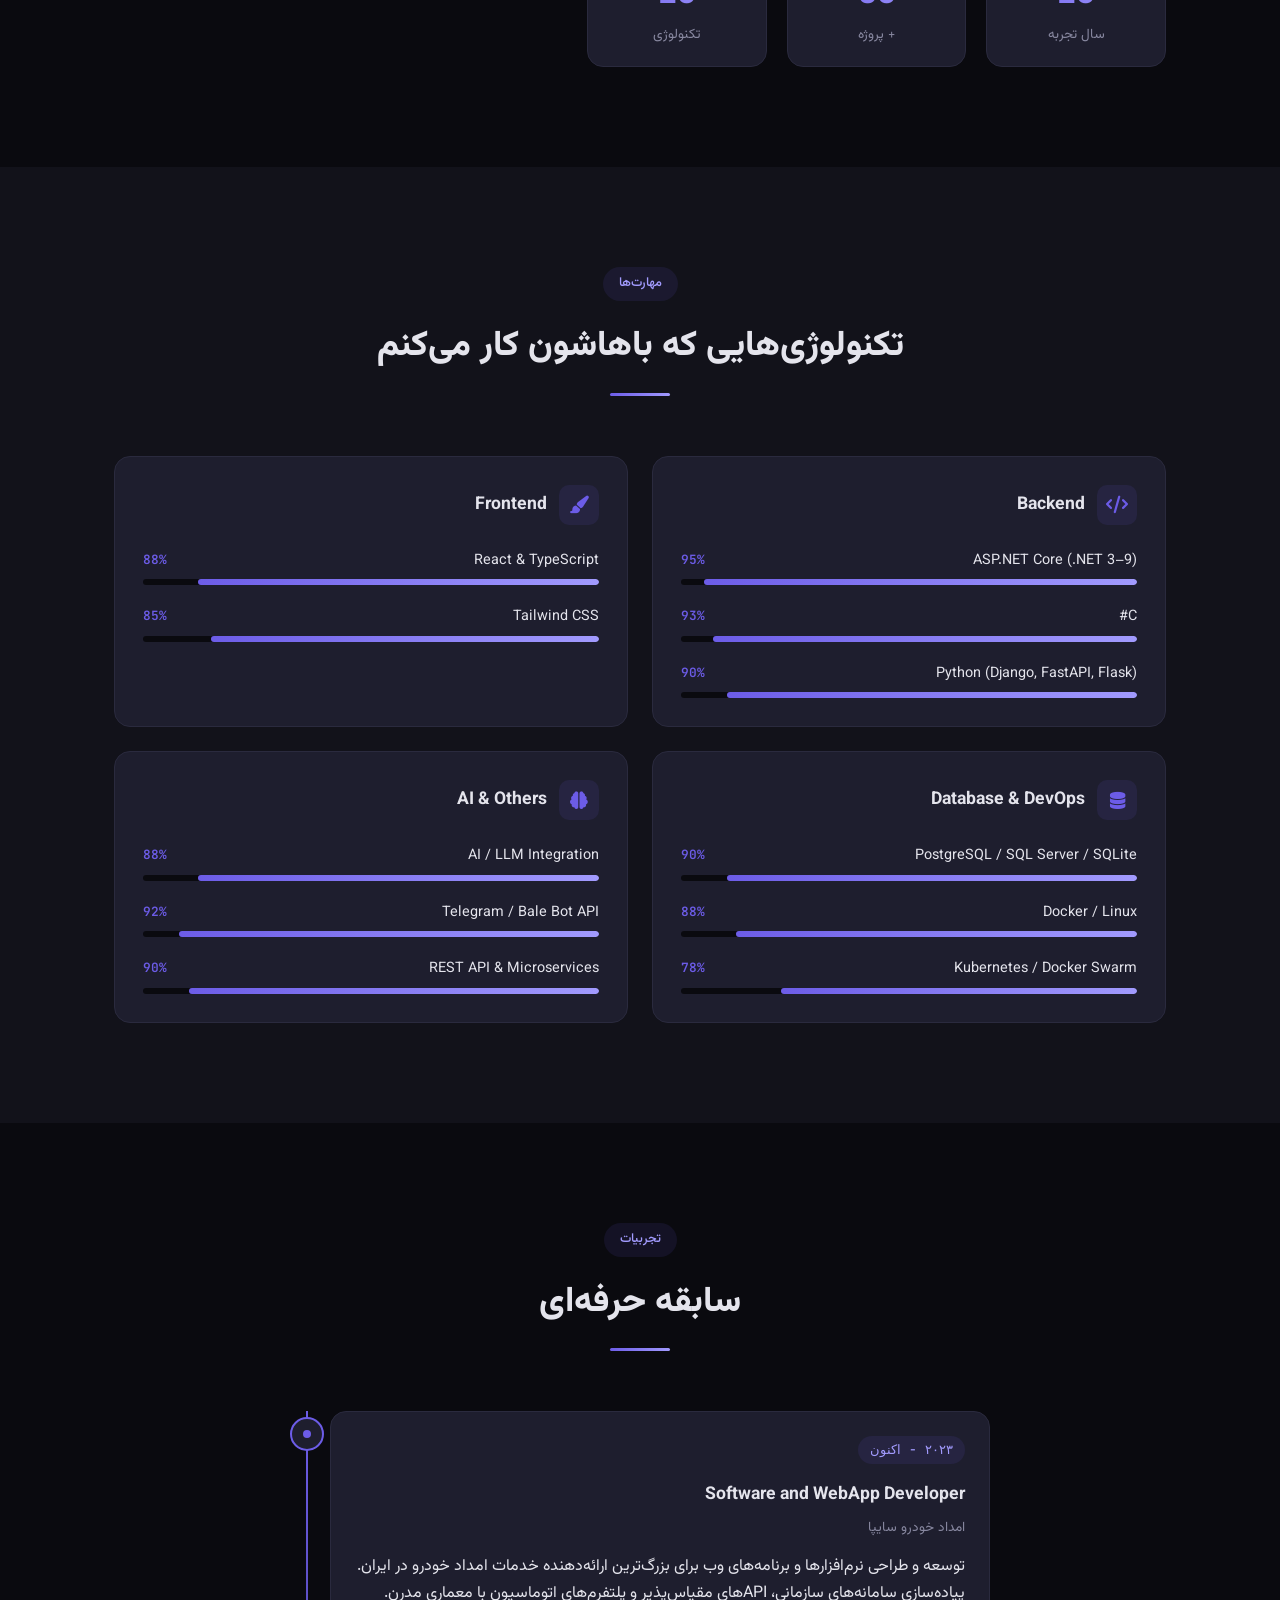
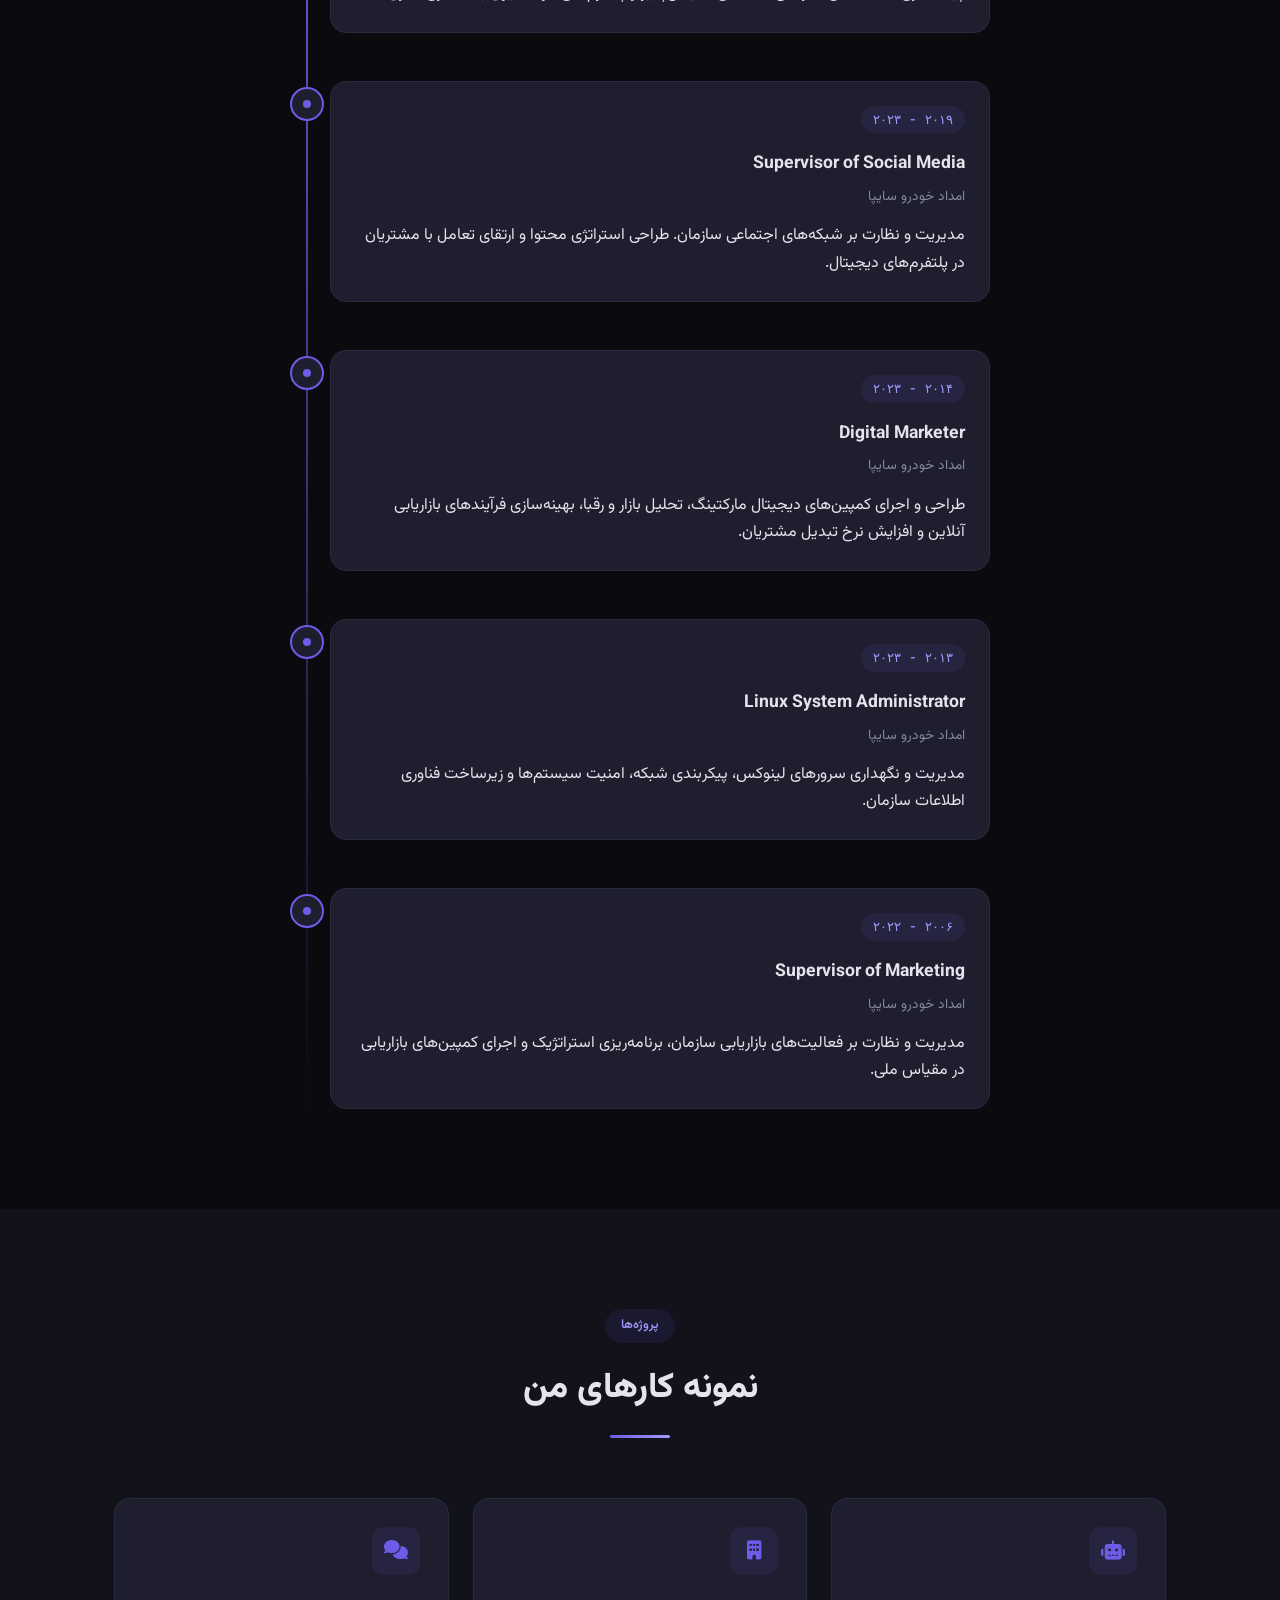
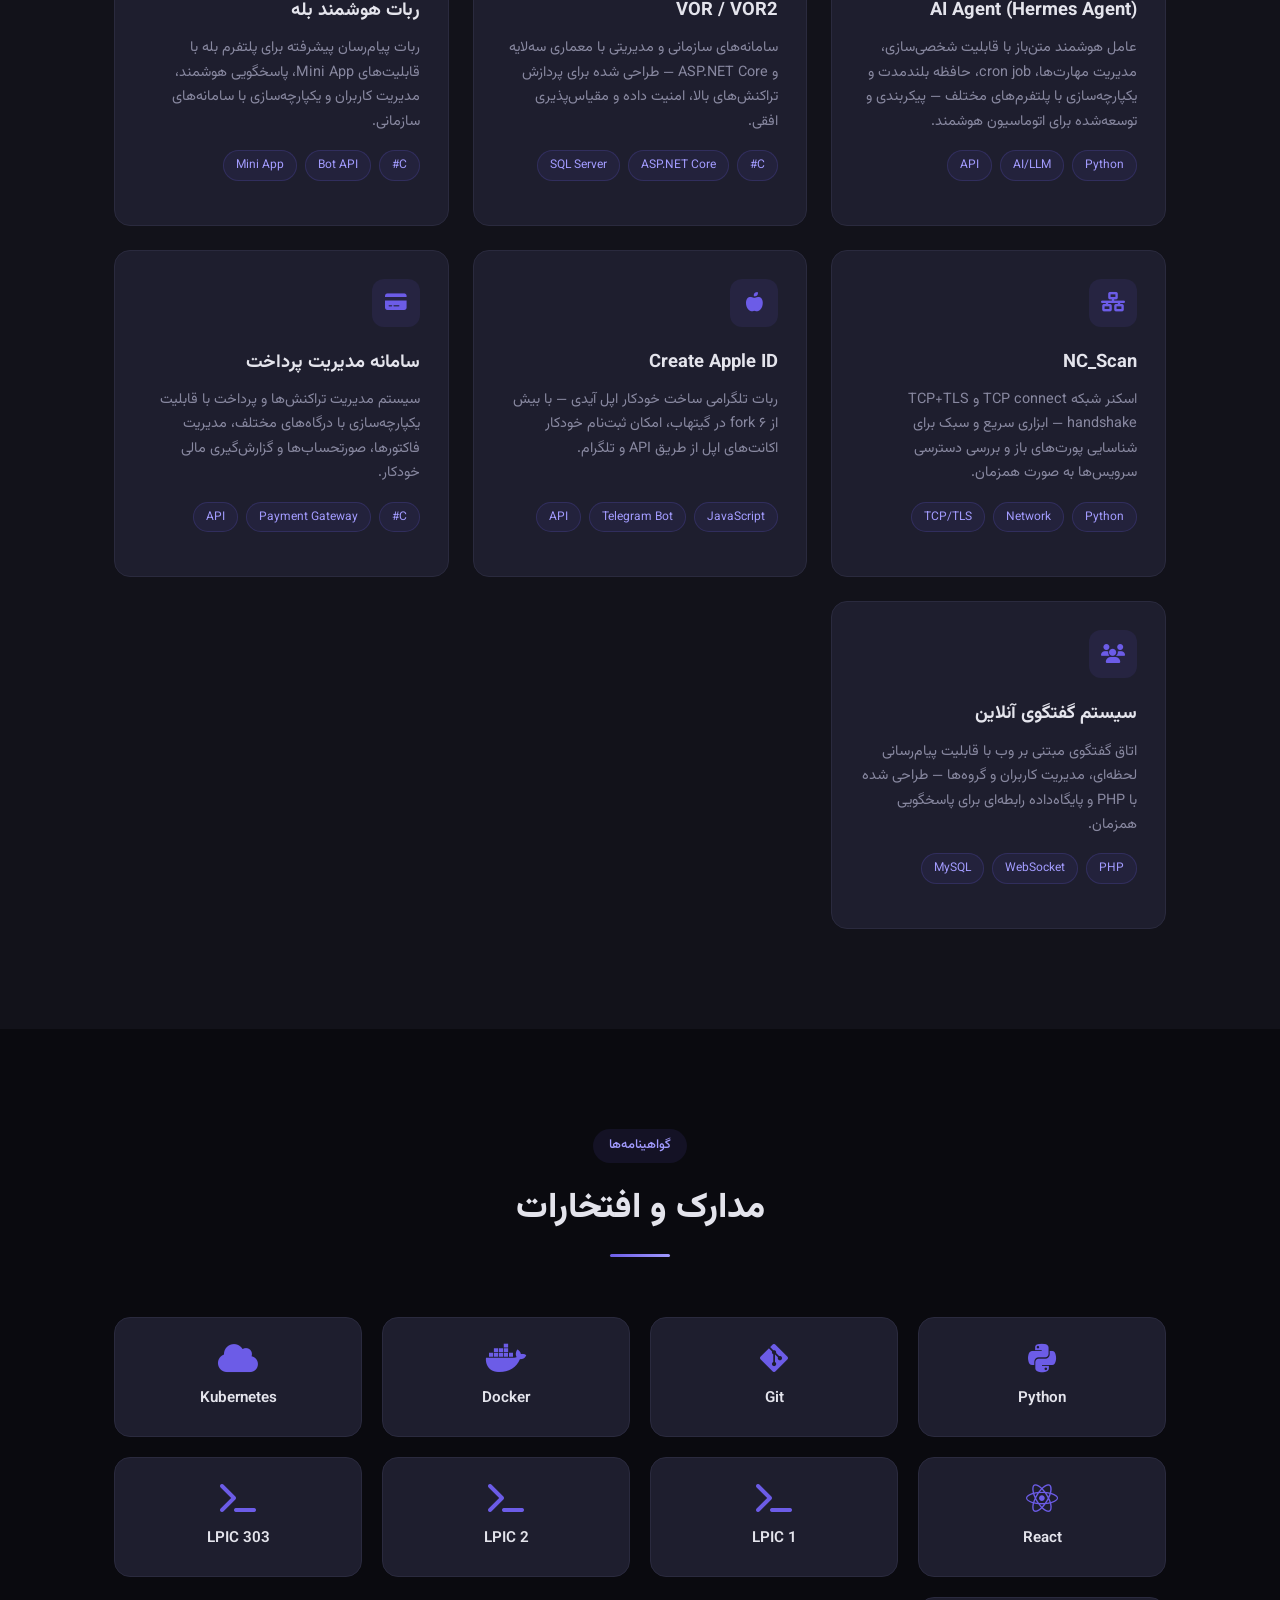
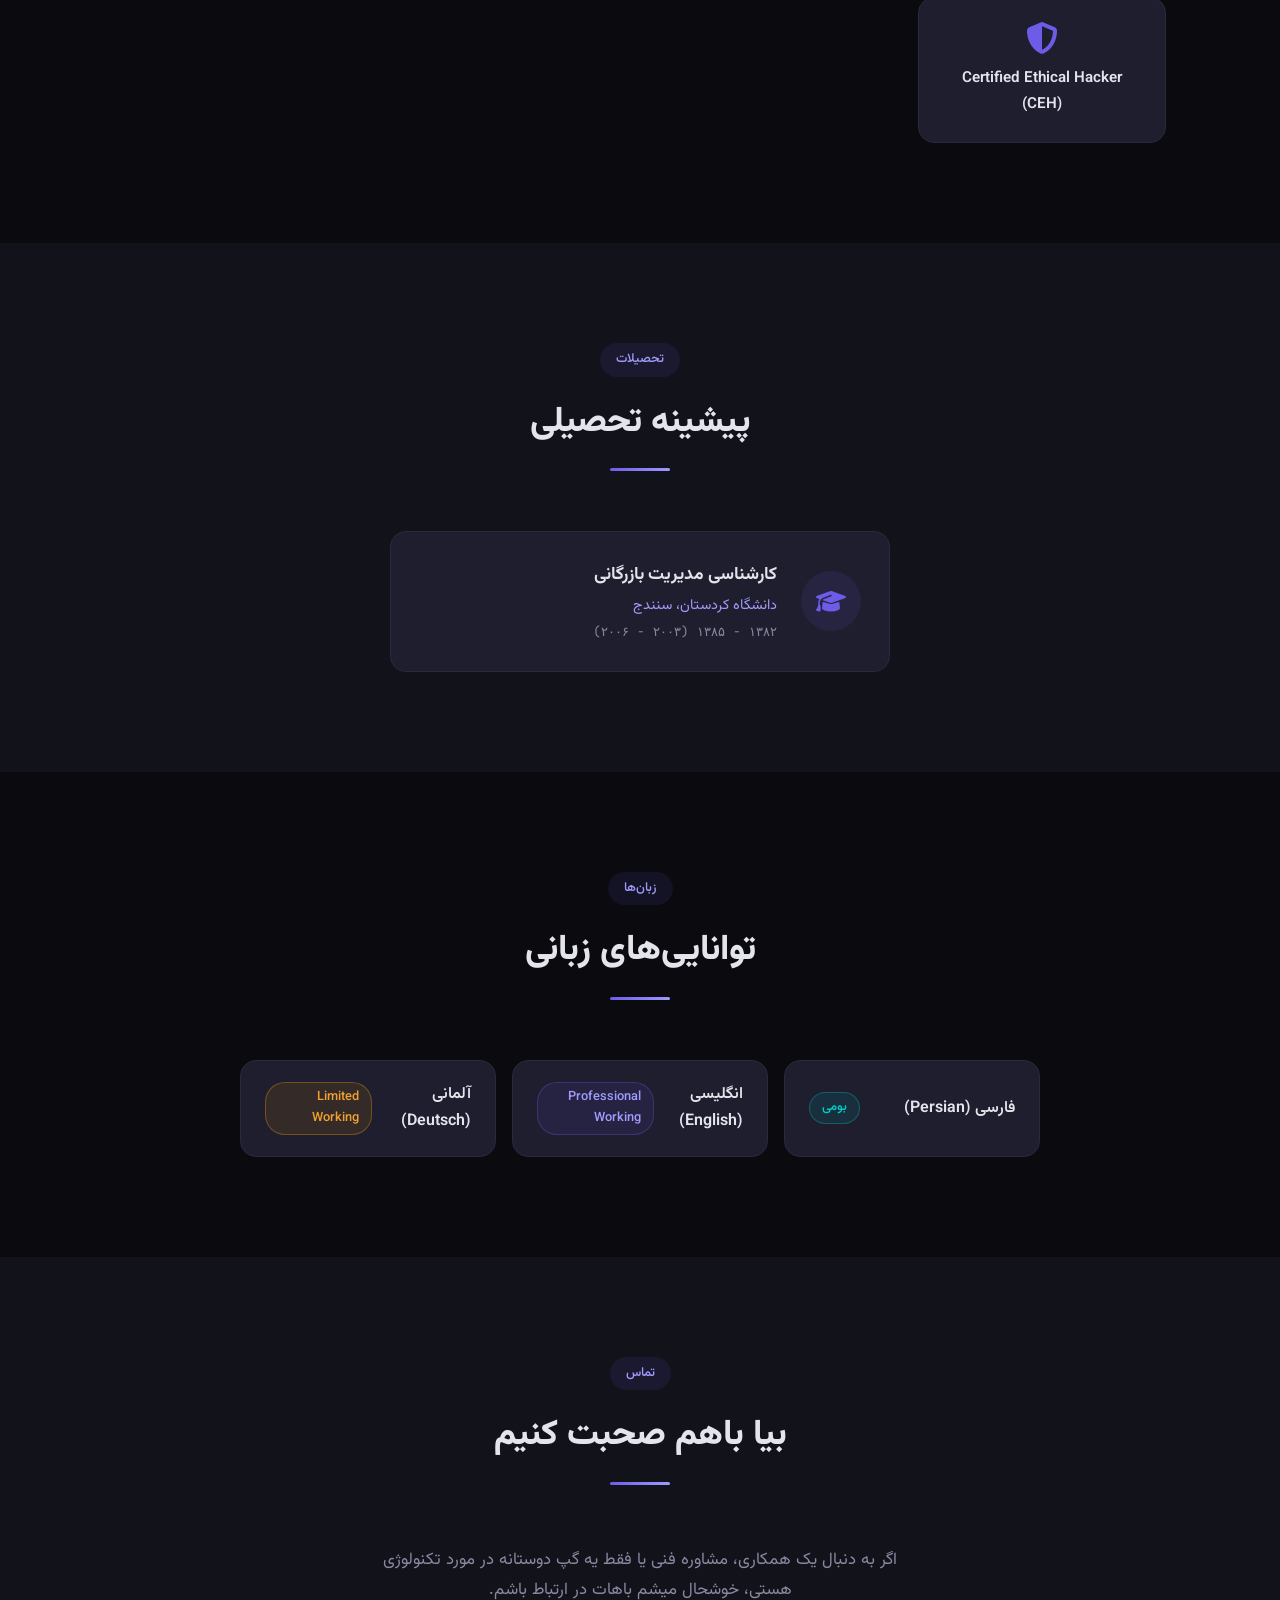
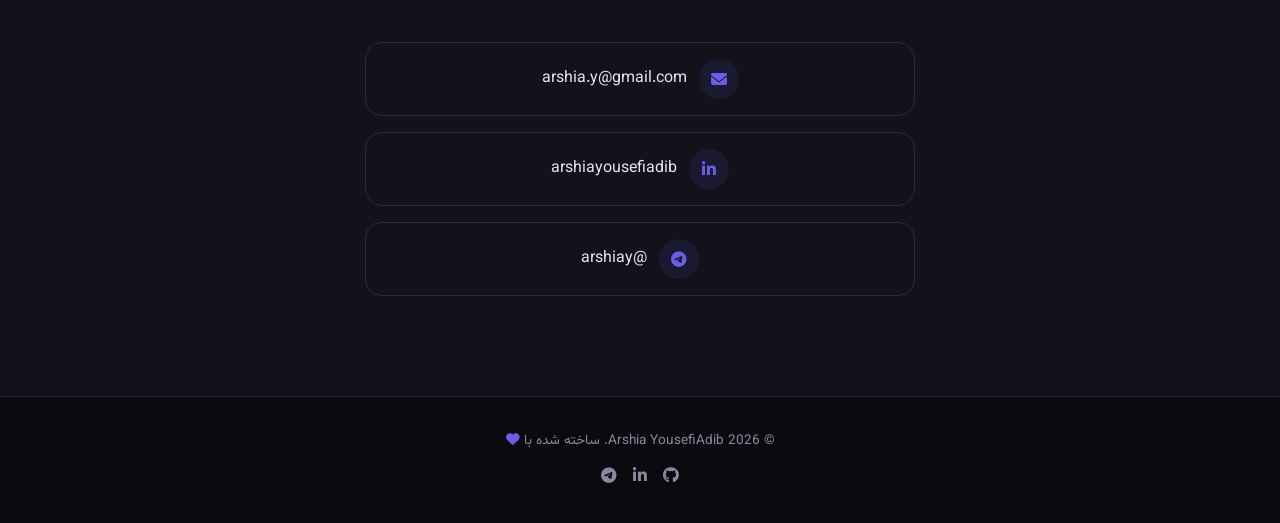
==== commit 016a72ff: "remove emdadshop project" ====
--- a/index.html
+++ b/index.html
@@ -372,16 +372,6 @@
           </div>
         </div>
         <div class="project-card">
-          <div class="project-icon"><i class="fas fa-car"></i></div>
-          <h3>سامانه فروشگاهی امداد خودرو</h3>
-          <p>سامانه جامع مدیریت فروش و انبار برای بزرگترین ارائه‌دهنده خدمات امدادخودرو ایران — با قابلیت مدیریت سفارشات، موجودی، مشتریان و گزارش‌گیری پیشرفته.</p>
-          <div class="project-tags">
-            <span>C#</span>
-            <span>ASP.NET</span>
-            <span>SQL Server</span>
-          </div>
-        </div>
-        <div class="project-card">
           <div class="project-icon"><i class="fas fa-credit-card"></i></div>
           <h3>سامانه مدیریت پرداخت</h3>
           <p>سیستم مدیریت تراکنش‌ها و پرداخت با قابلیت یکپارچه‌سازی با درگاه‌های مختلف، مدیریت فاکتورها، صورتحساب‌ها و گزارش‌گیری مالی خودکار.</p>
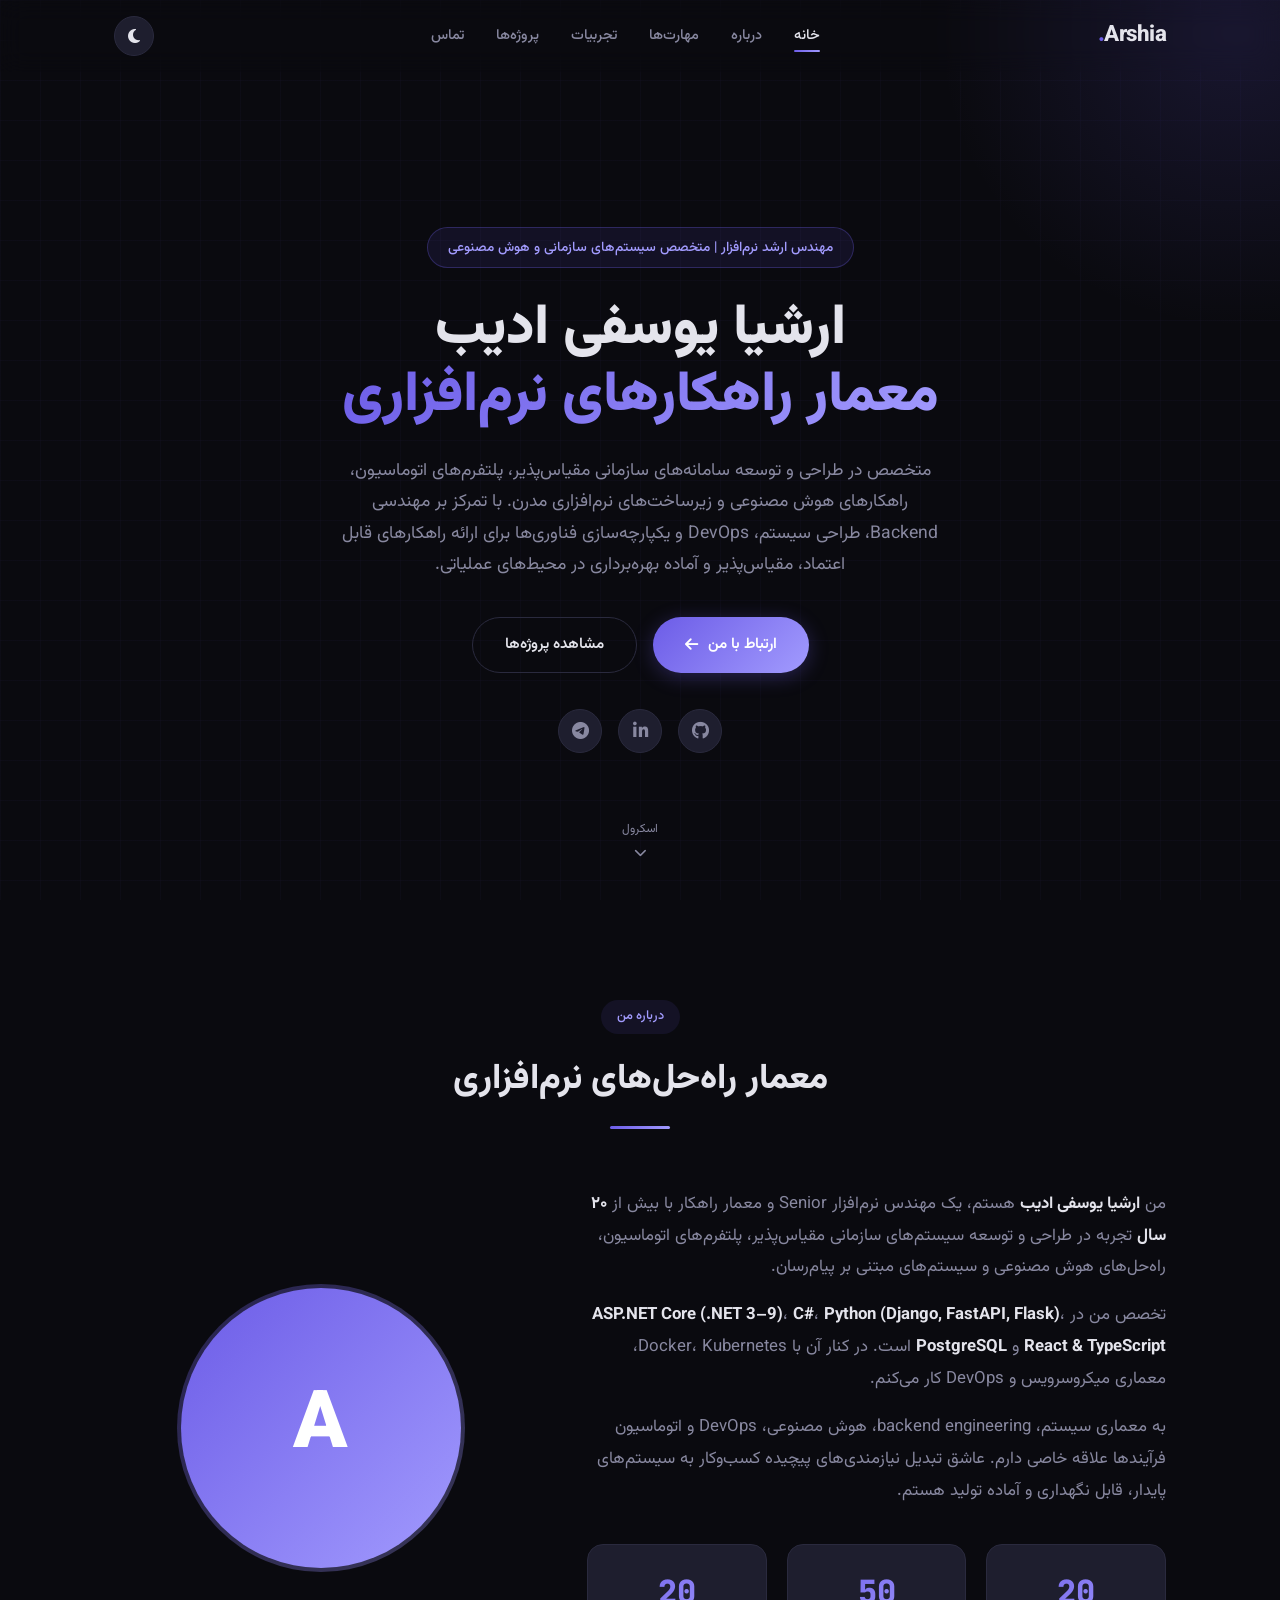
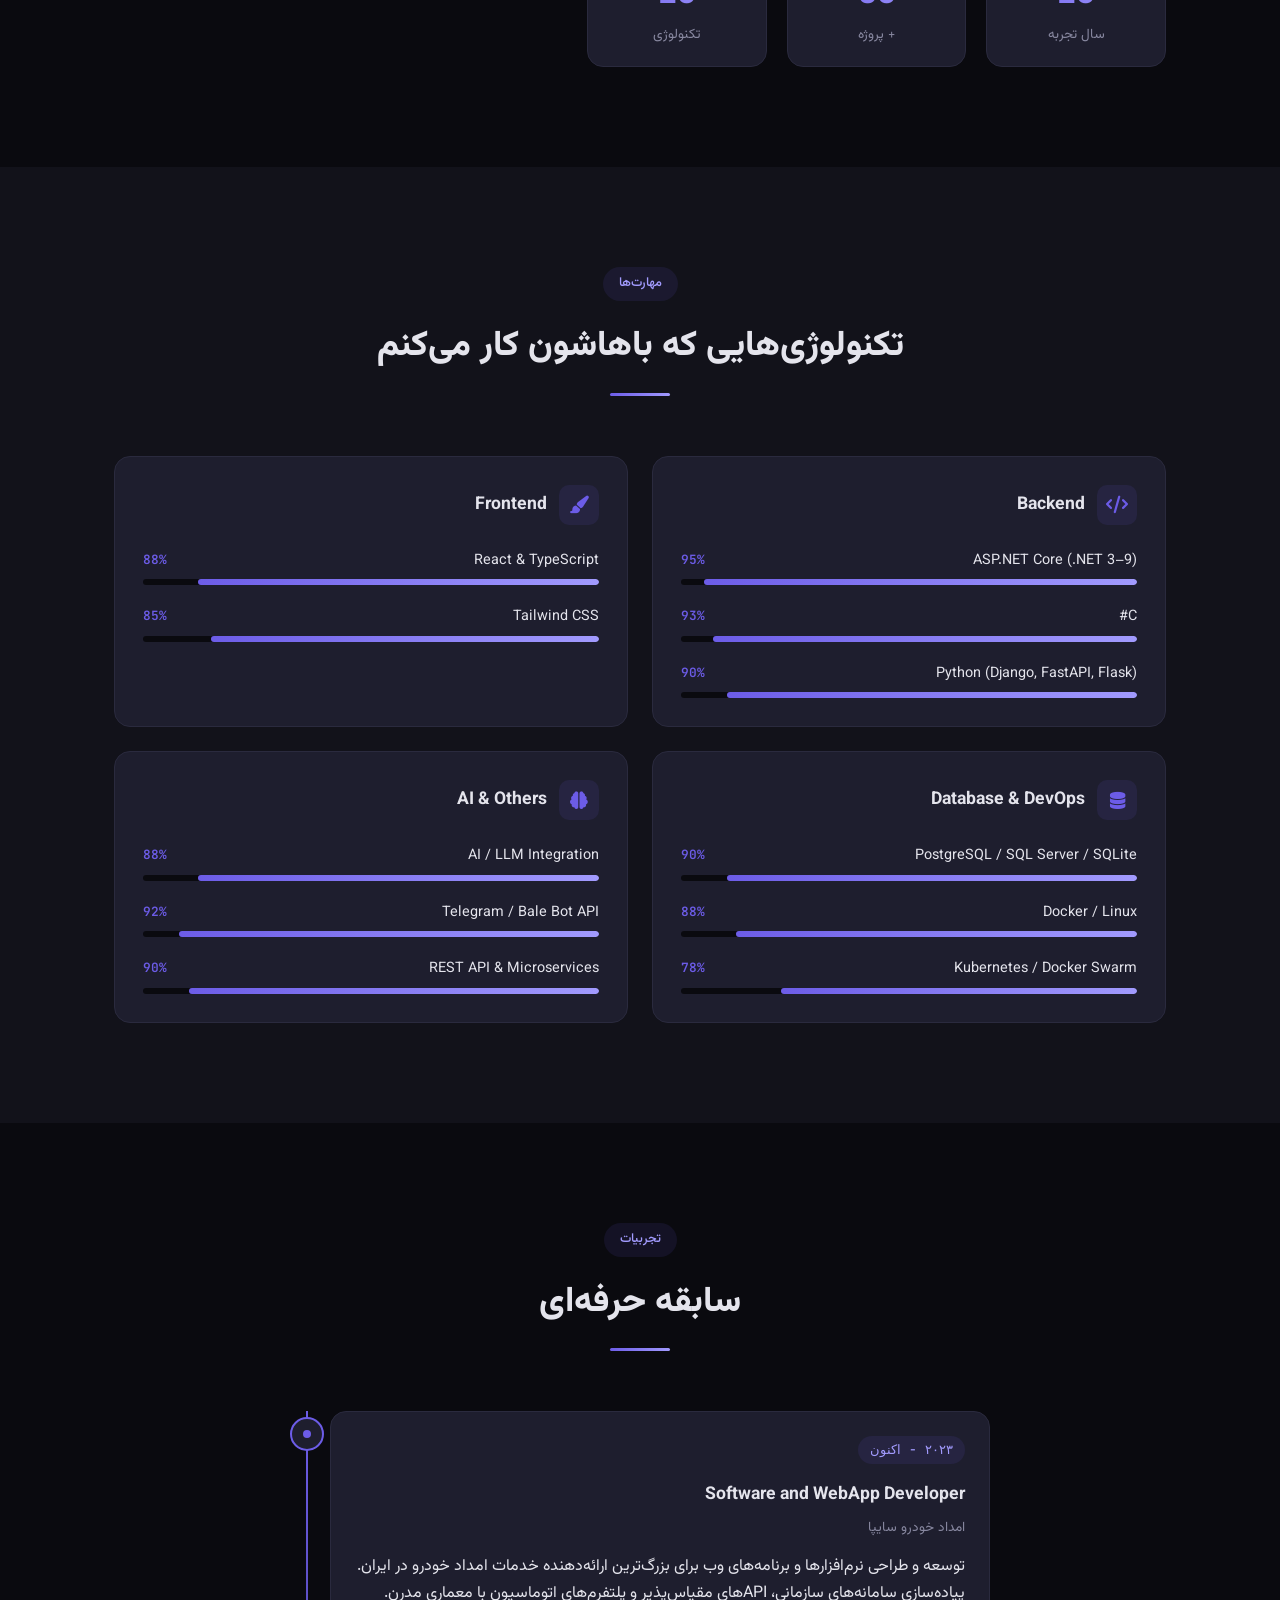
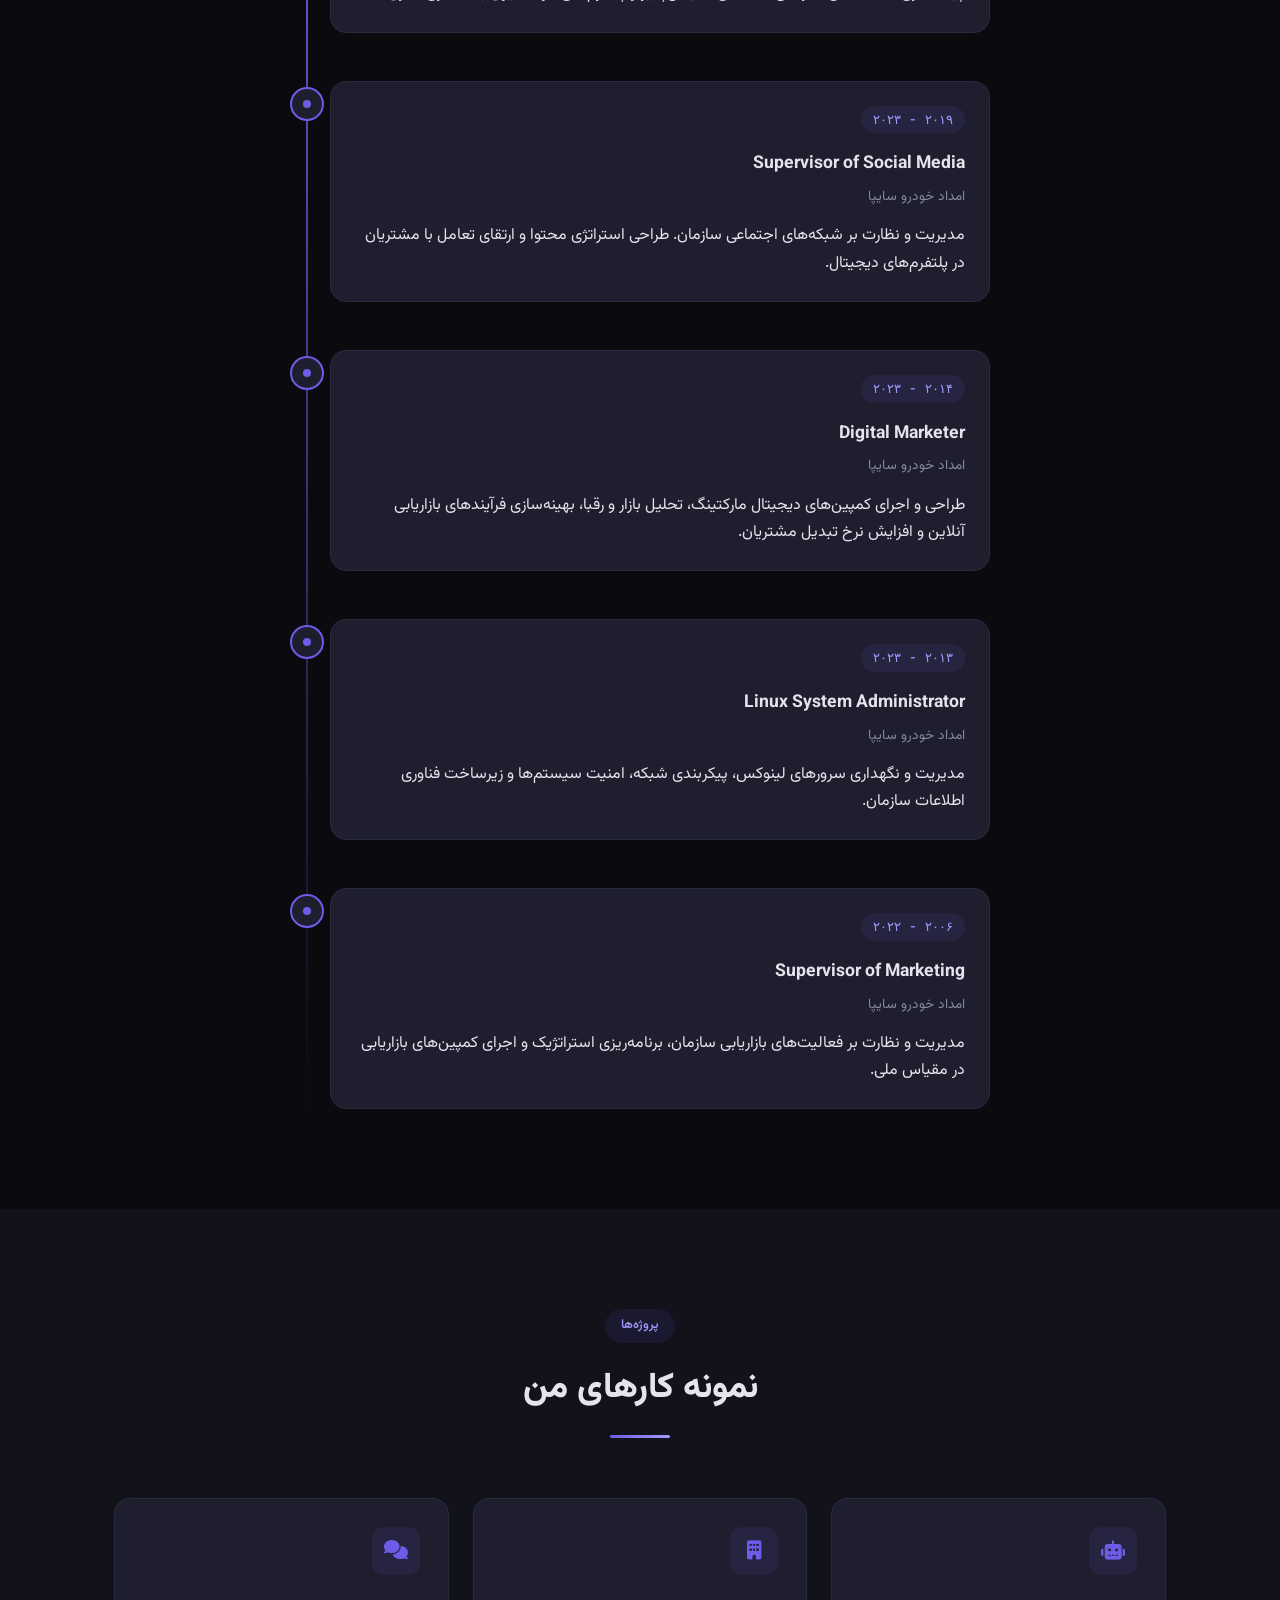
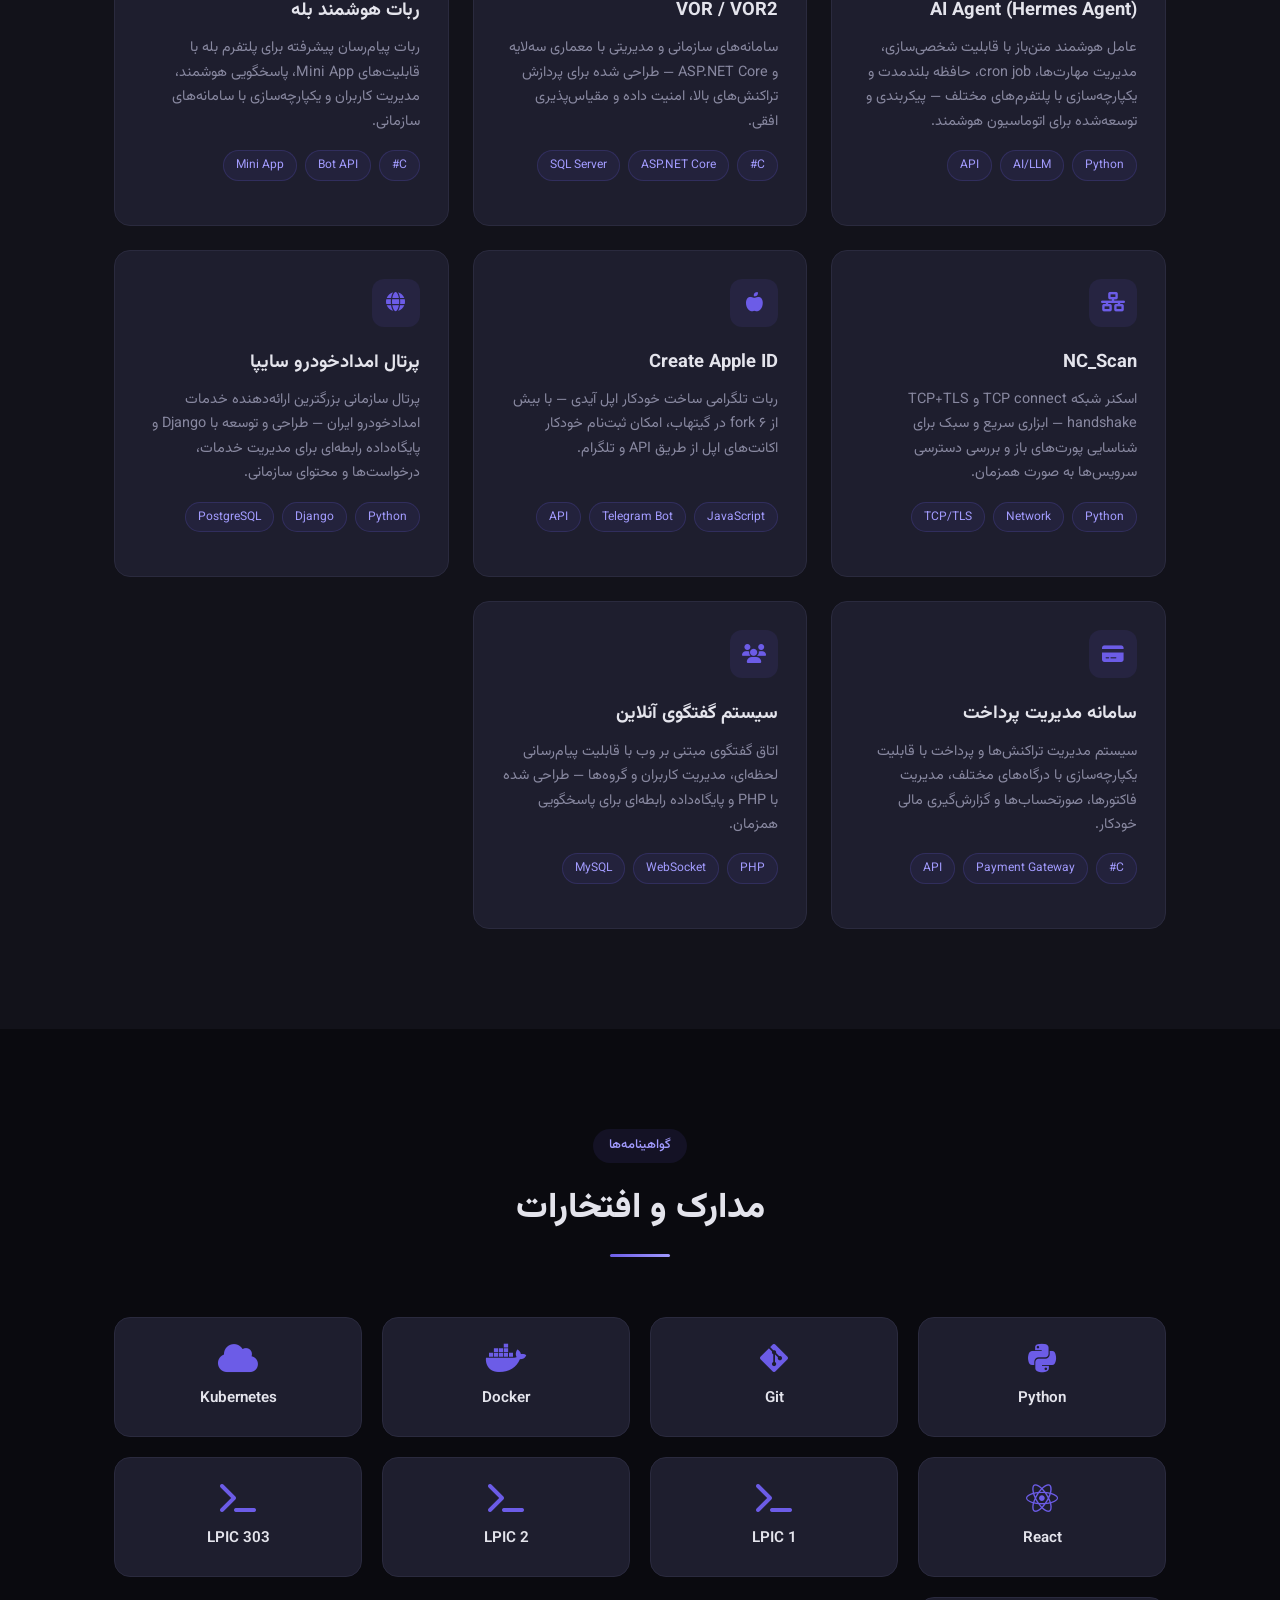
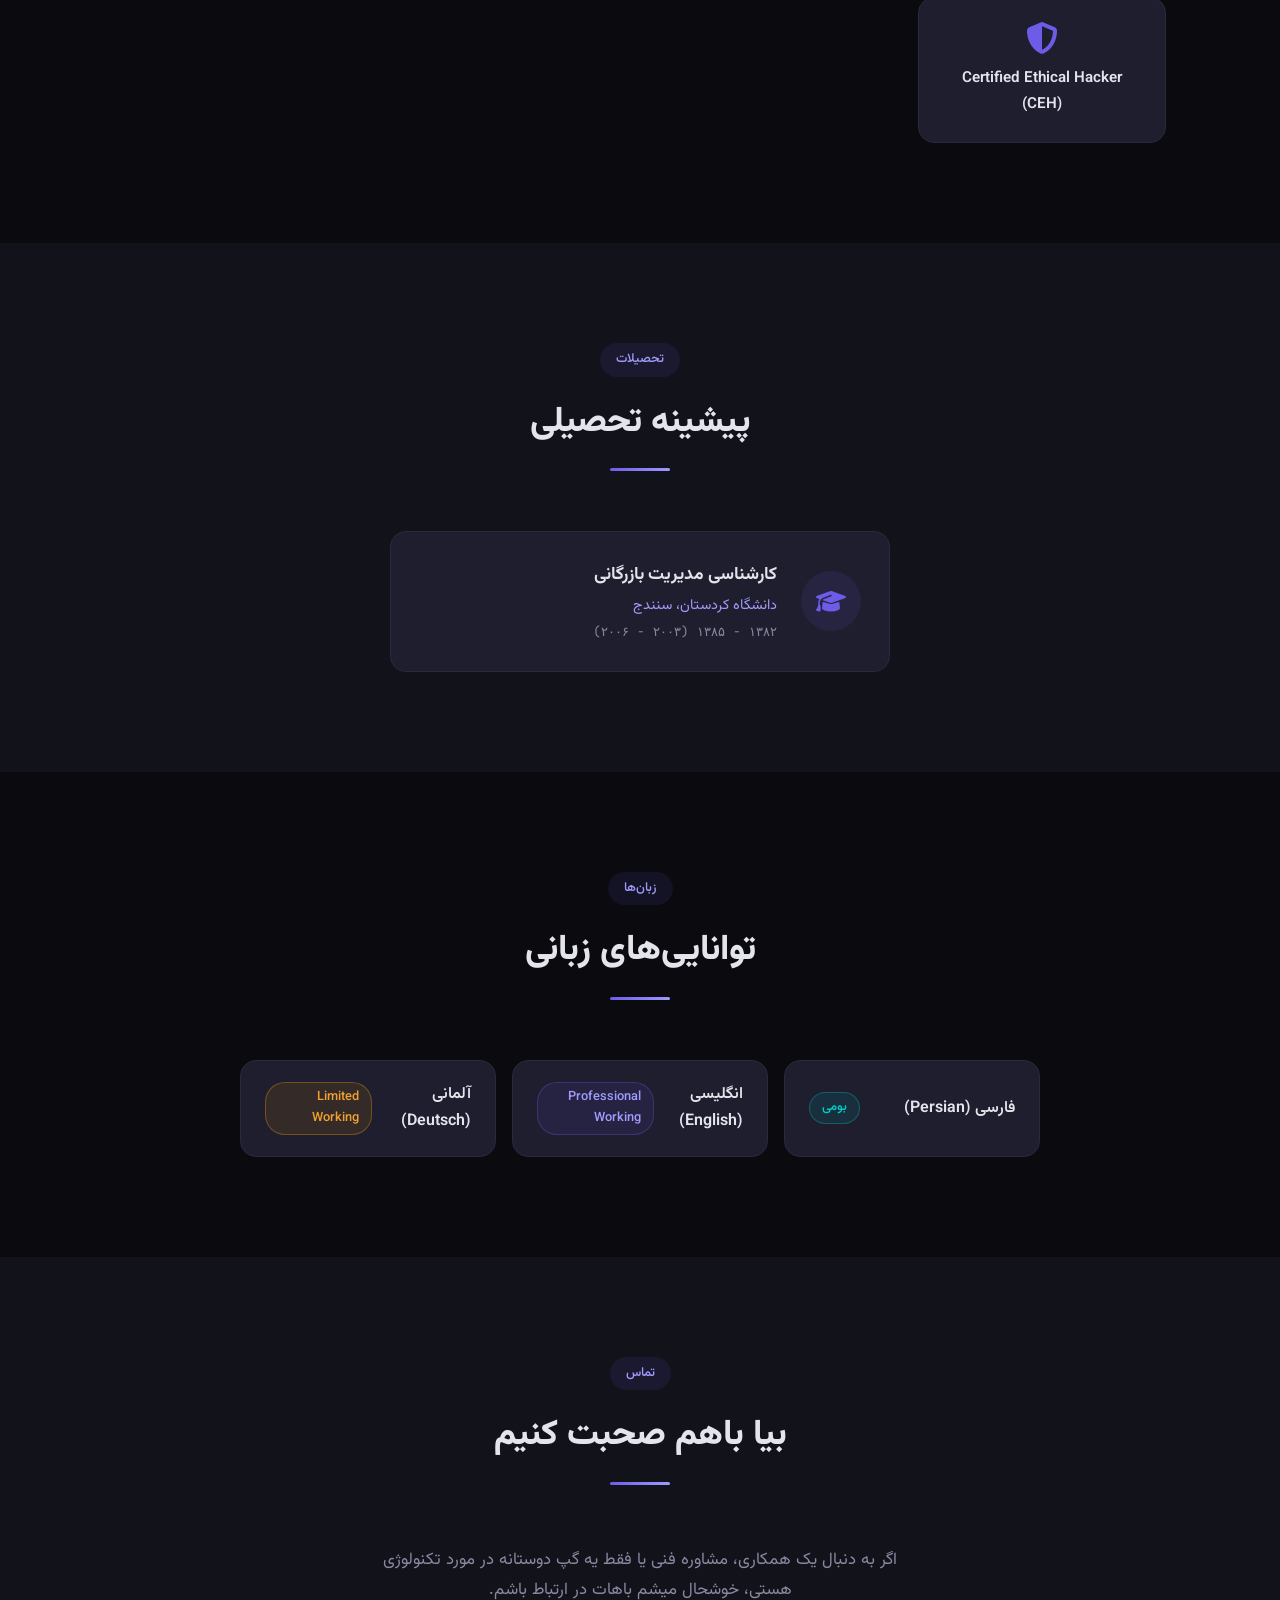
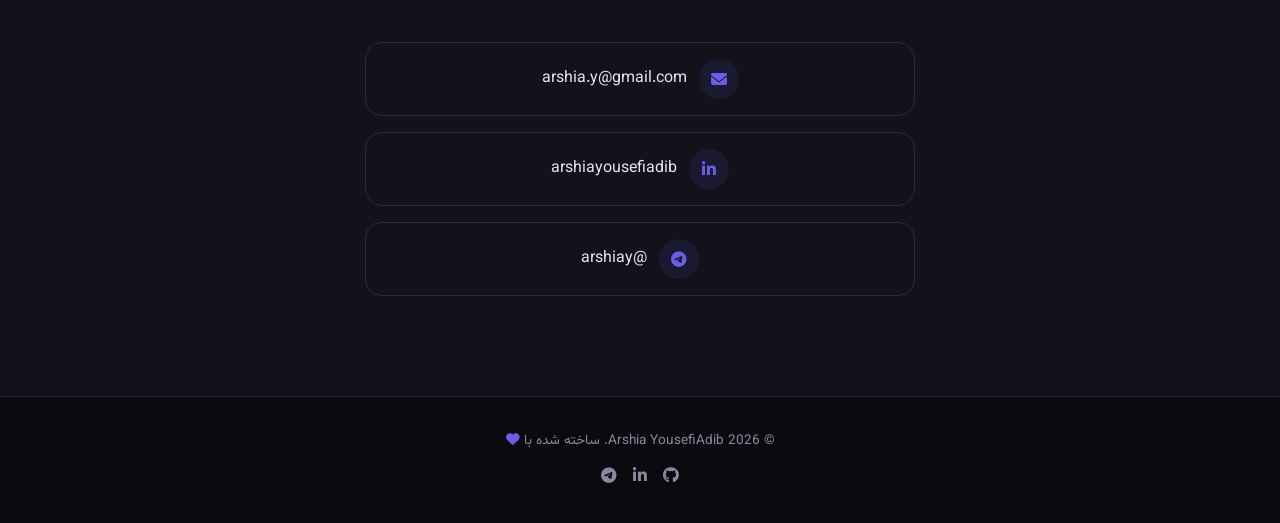
==== commit aff2034b: "add emdad_site_new (Saipa portal Django)" ====
--- a/index.html
+++ b/index.html
@@ -372,6 +372,16 @@
           </div>
         </div>
         <div class="project-card">
+          <div class="project-icon"><i class="fas fa-globe"></i></div>
+          <h3>پرتال امدادخودرو سایپا</h3>
+          <p>پرتال سازمانی بزرگترین ارائه‌دهنده خدمات امدادخودرو ایران — طراحی و توسعه با Django و پایگاه‌داده رابطه‌ای برای مدیریت خدمات، درخواست‌ها و محتوای سازمانی.</p>
+          <div class="project-tags">
+            <span>Python</span>
+            <span>Django</span>
+            <span>PostgreSQL</span>
+          </div>
+        </div>
+        <div class="project-card">
           <div class="project-icon"><i class="fas fa-credit-card"></i></div>
           <h3>سامانه مدیریت پرداخت</h3>
           <p>سیستم مدیریت تراکنش‌ها و پرداخت با قابلیت یکپارچه‌سازی با درگاه‌های مختلف، مدیریت فاکتورها، صورتحساب‌ها و گزارش‌گیری مالی خودکار.</p>
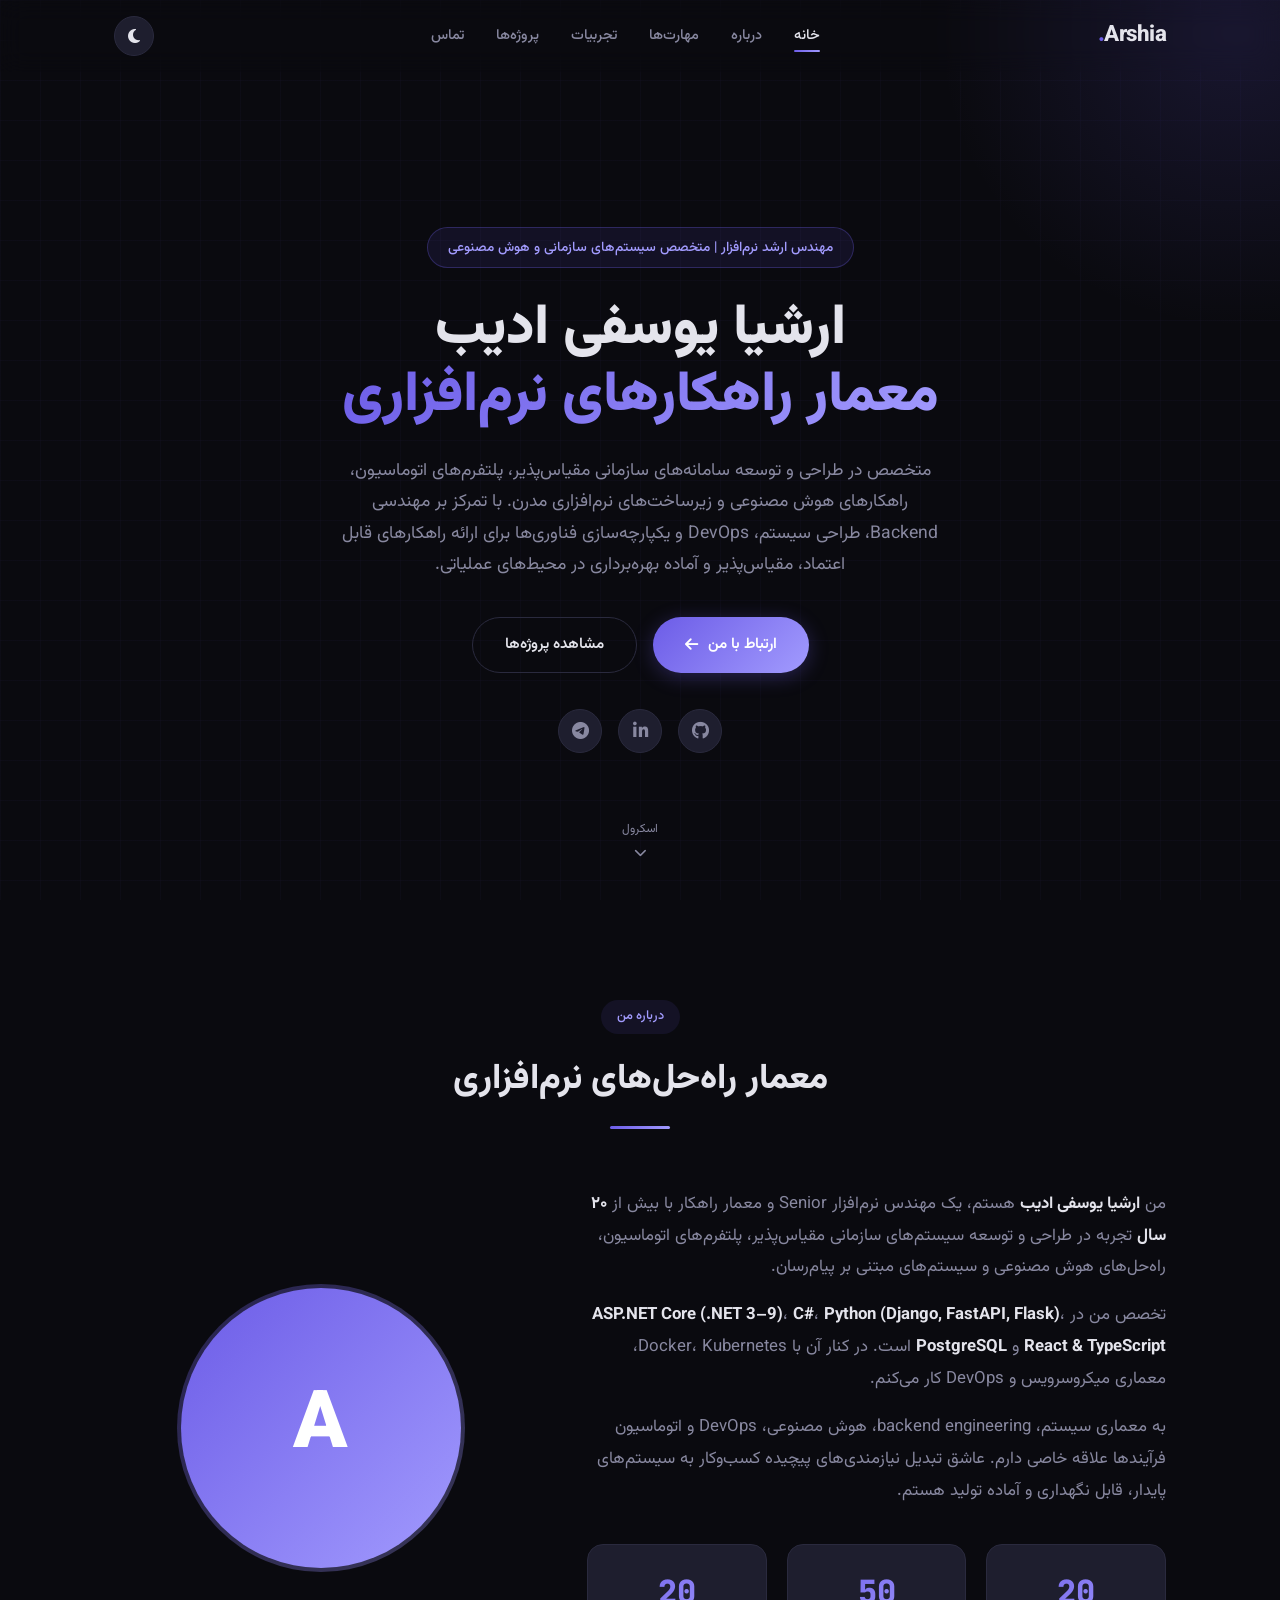
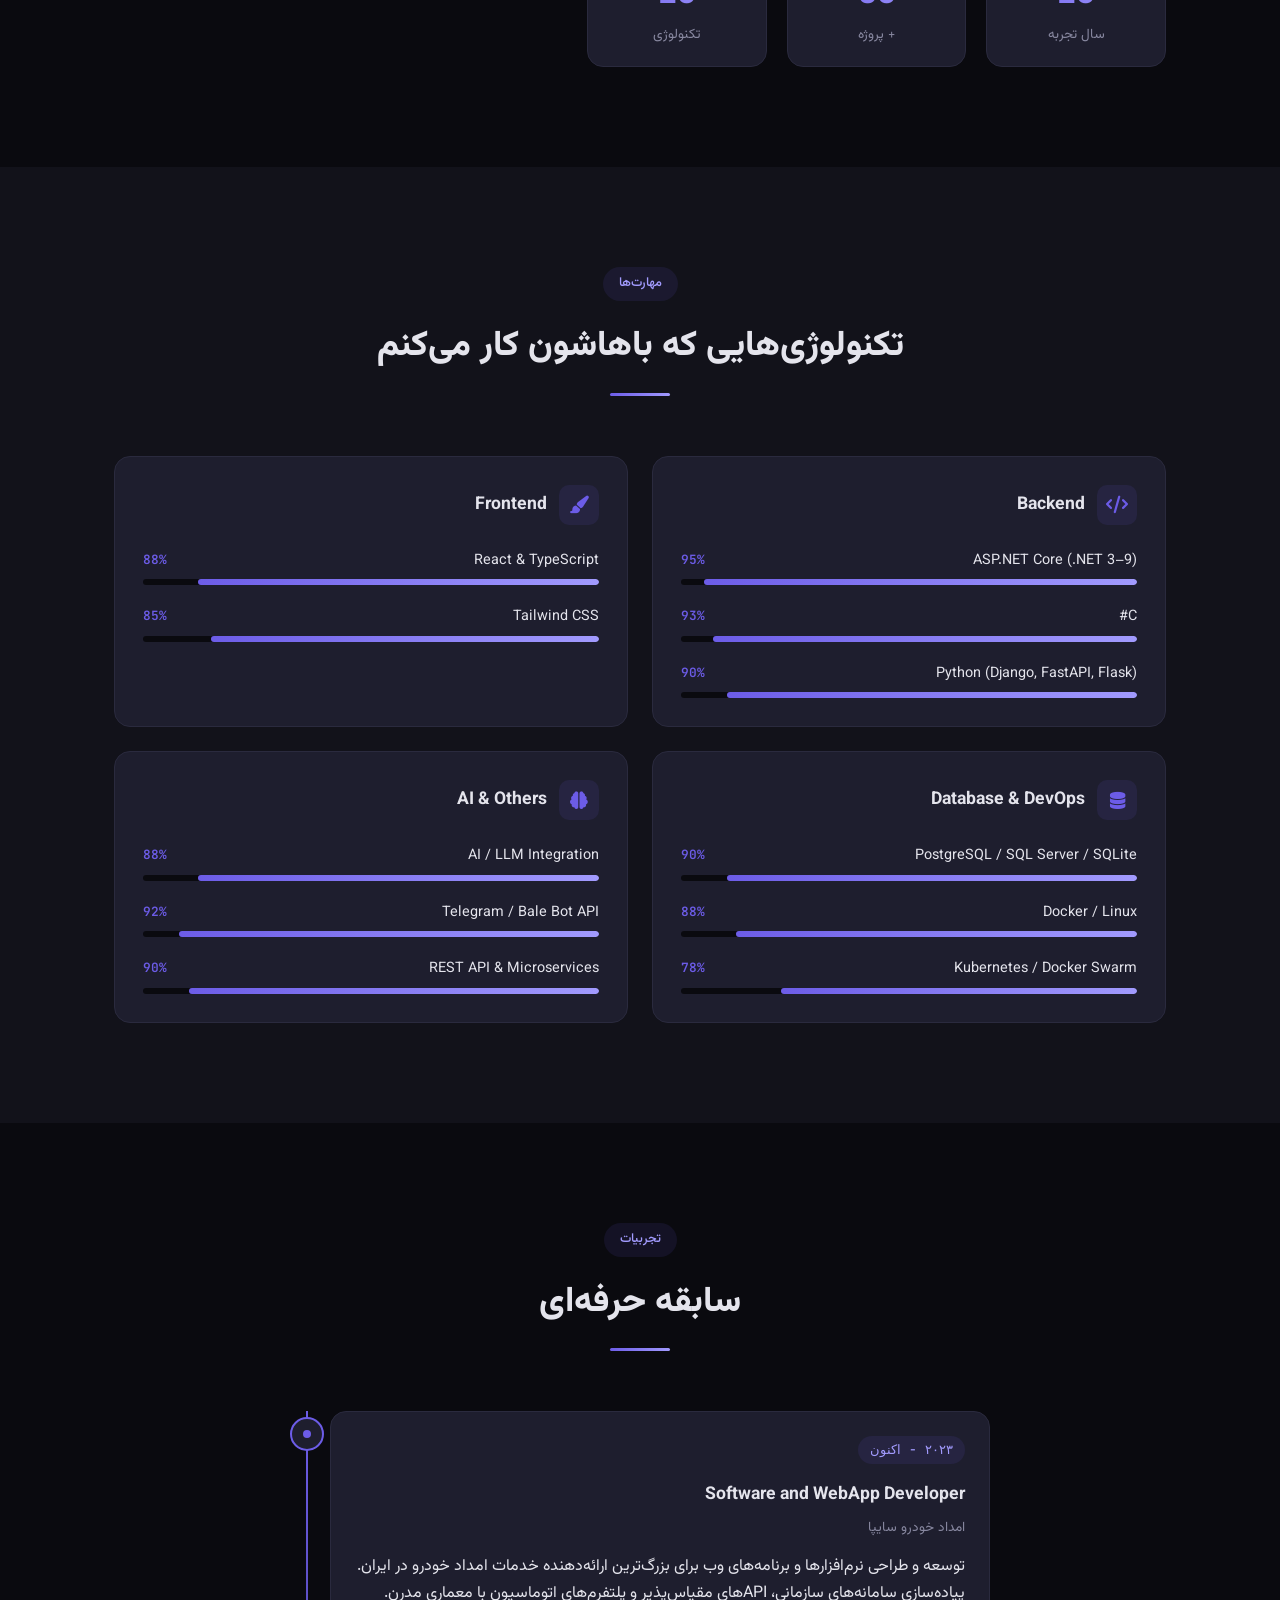
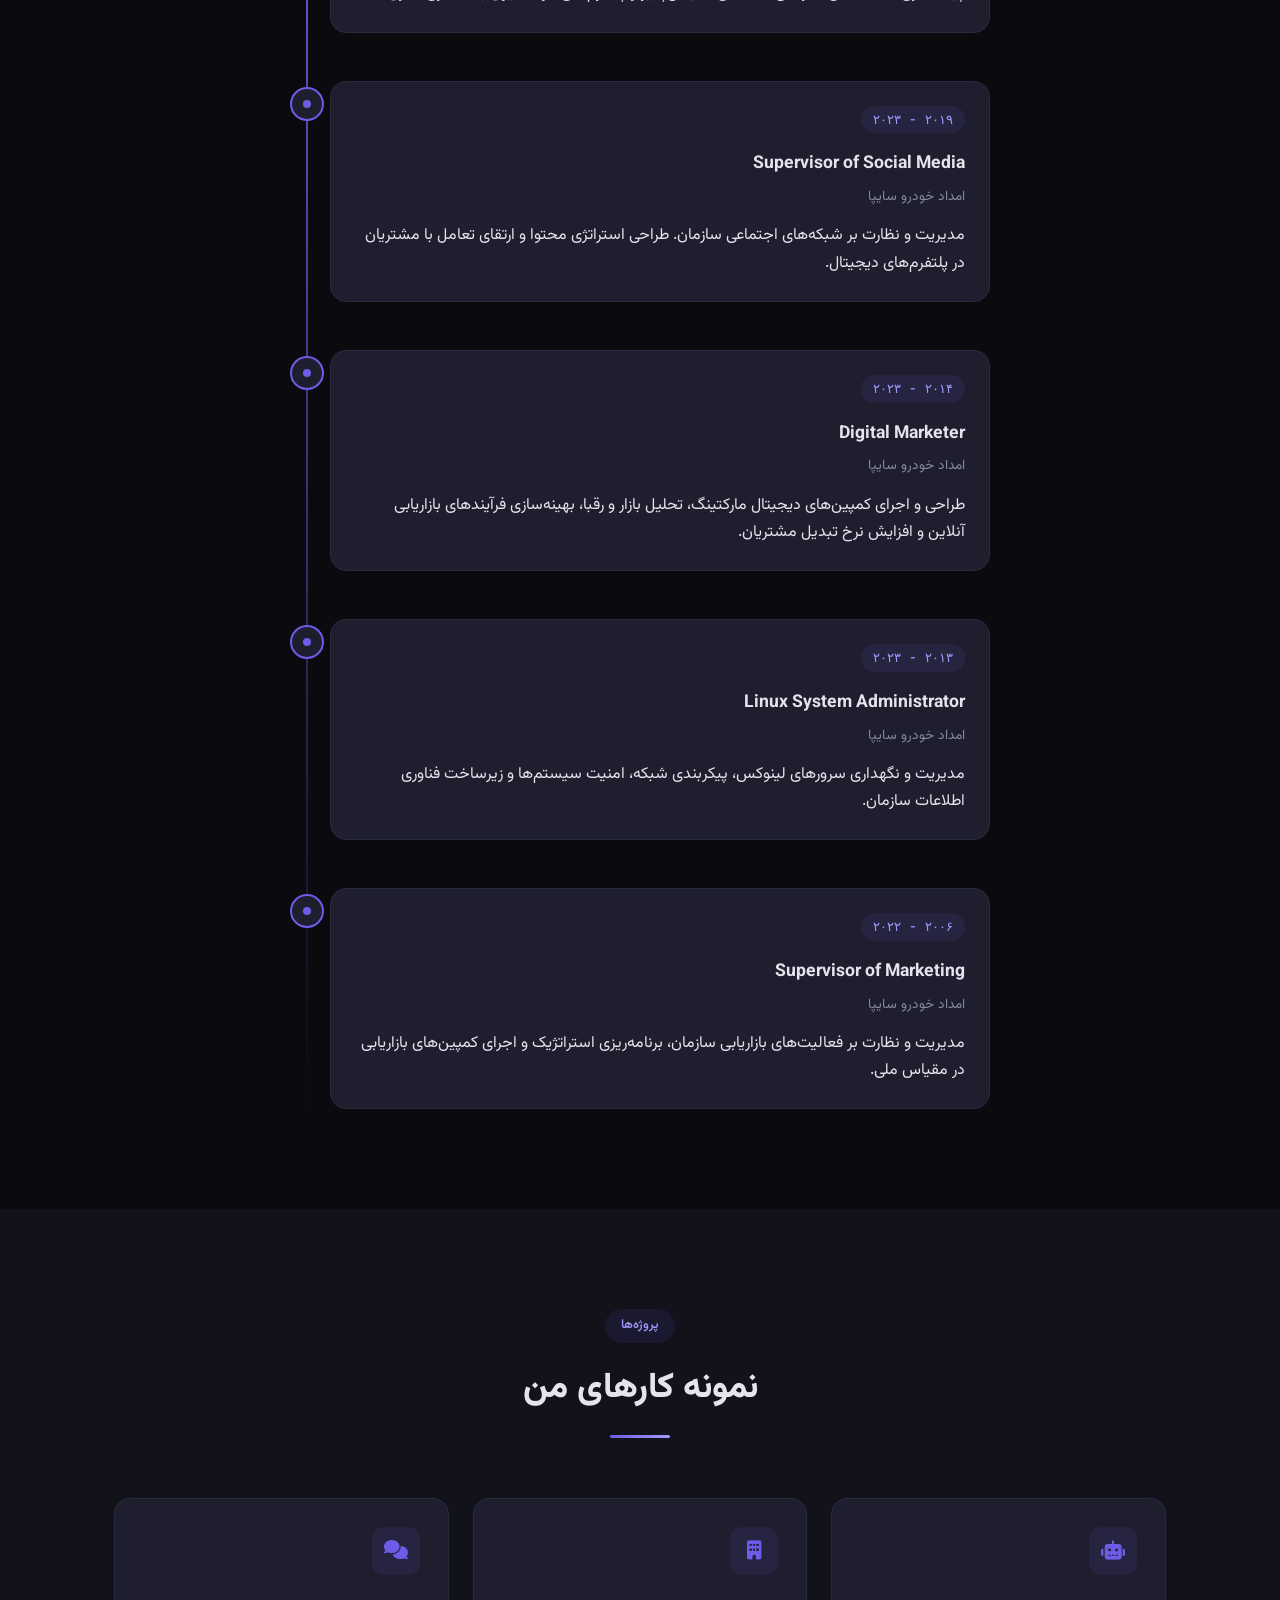
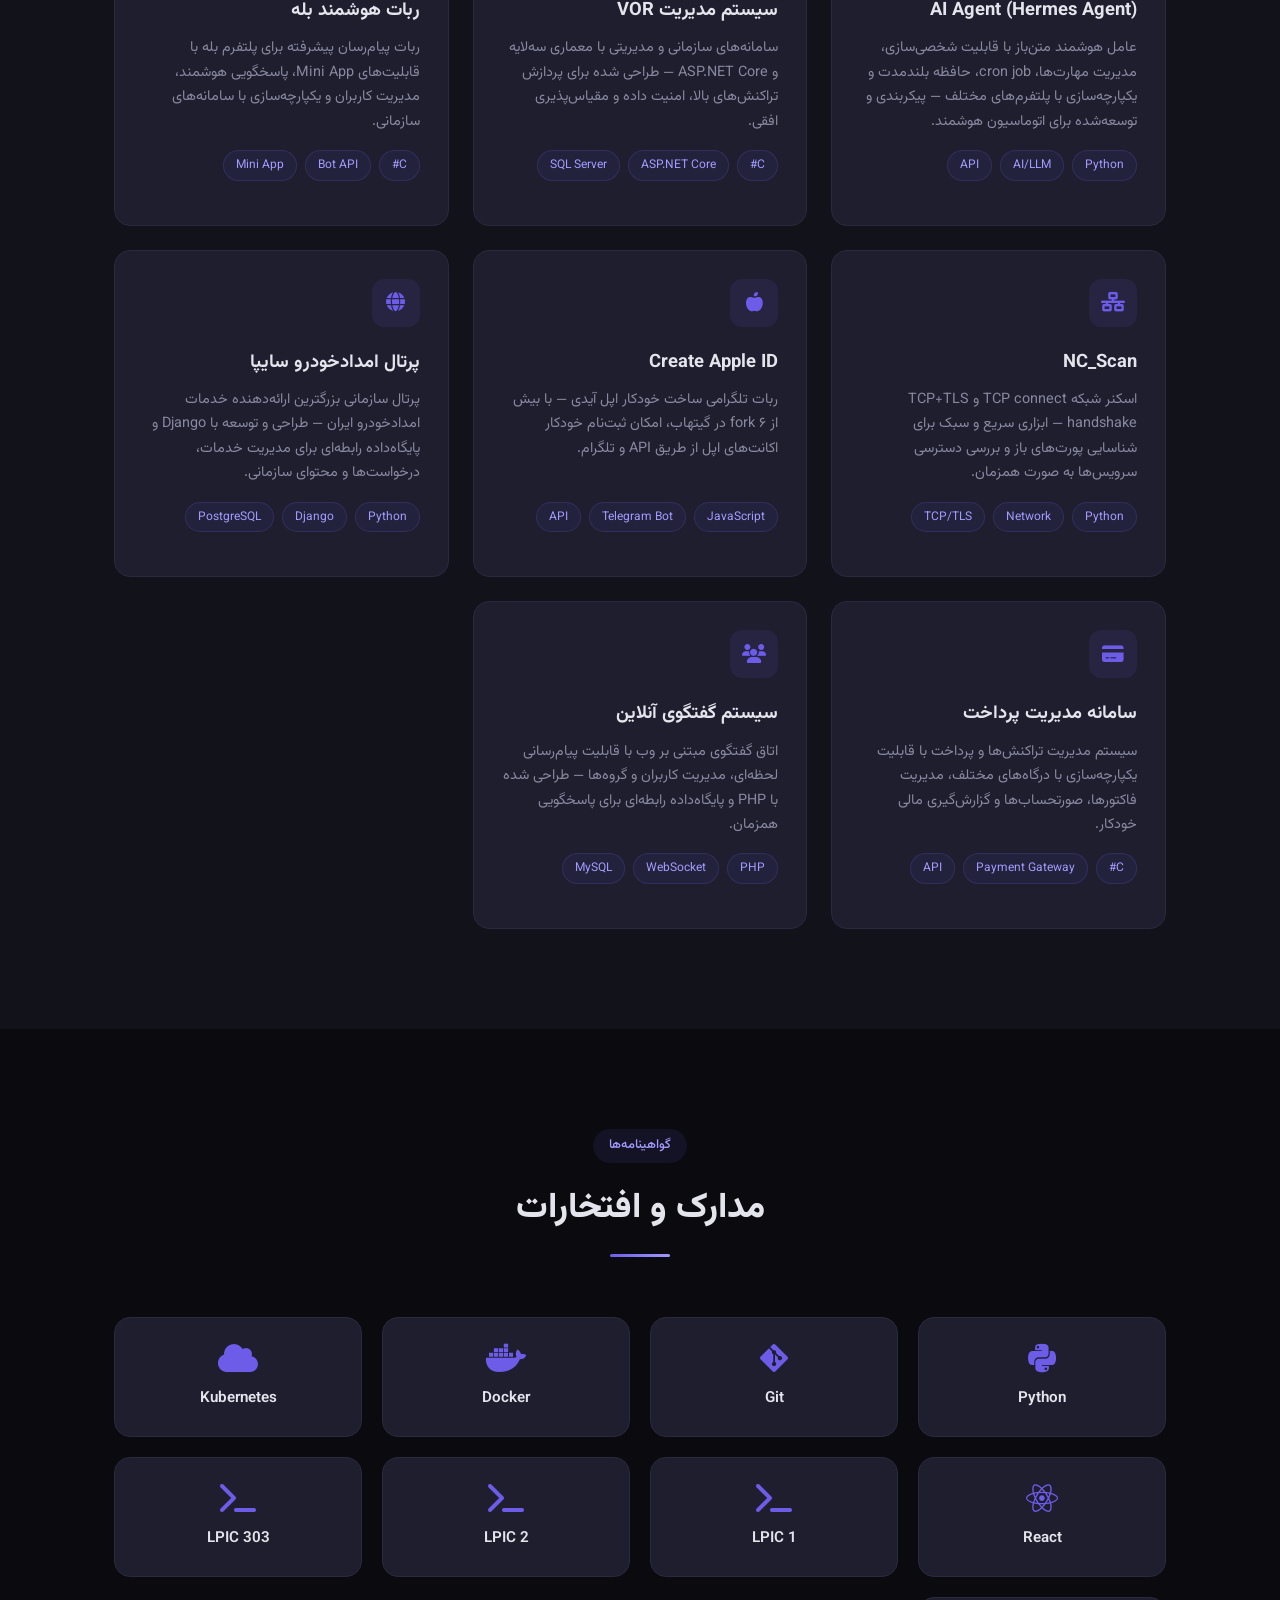
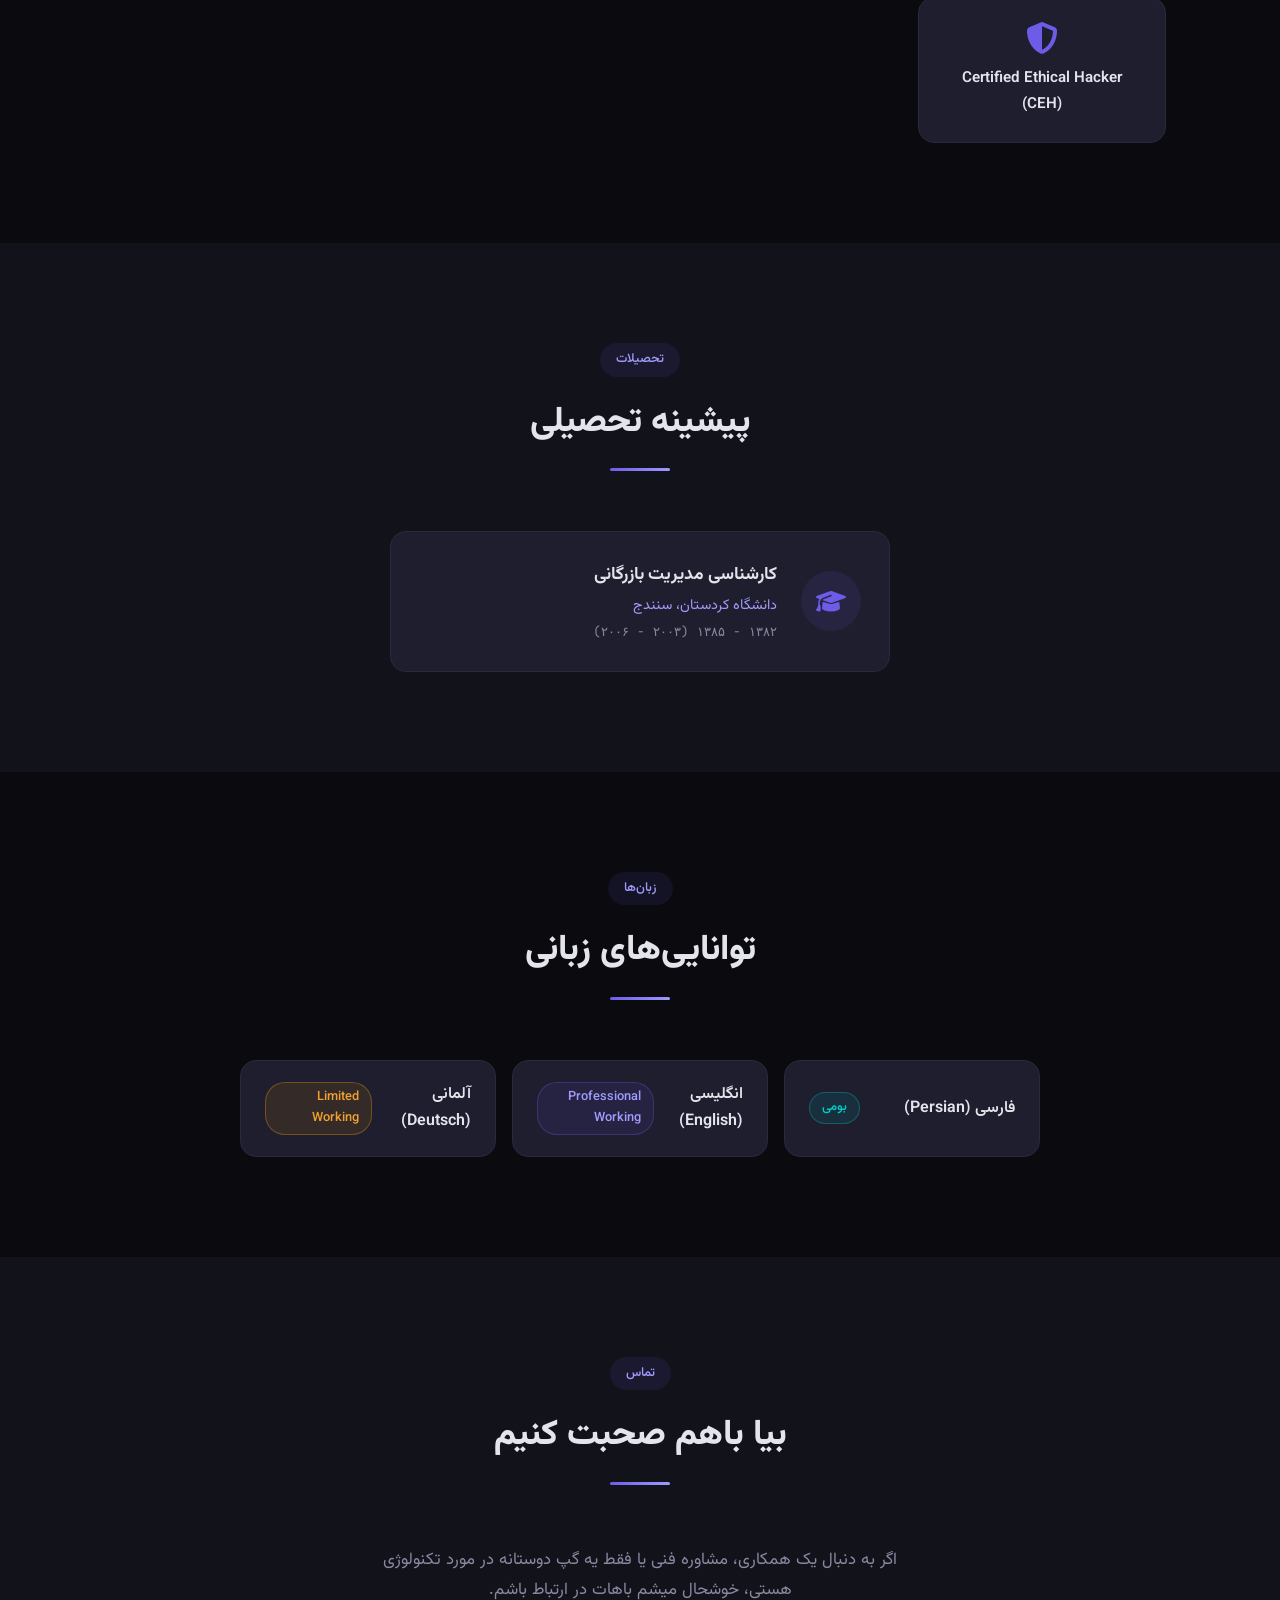
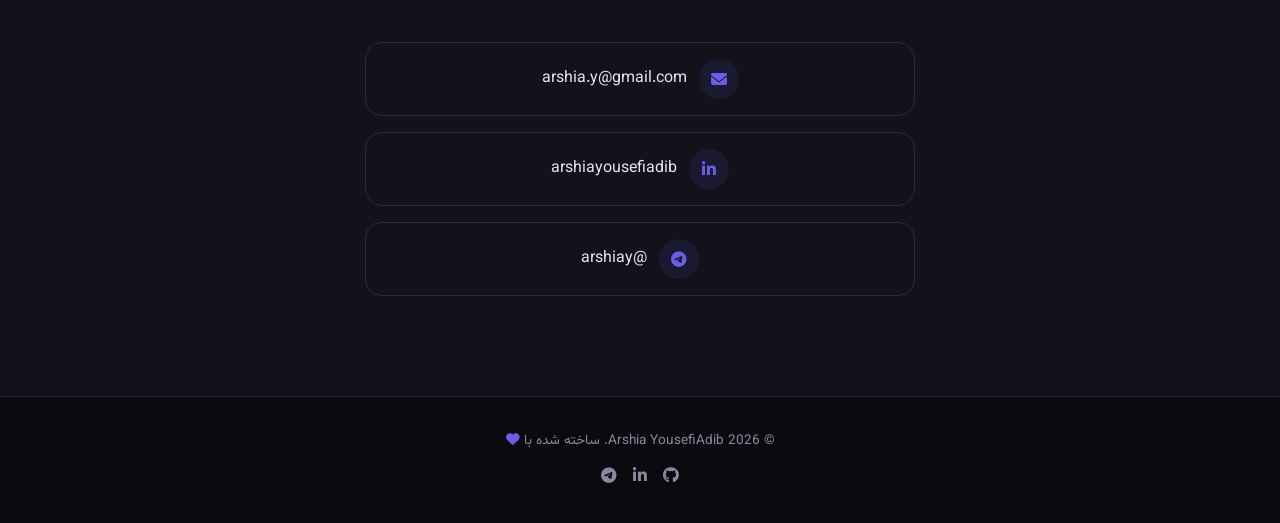
==== commit d057e35b: "fix VOR project name" ====
--- a/index.html
+++ b/index.html
@@ -333,7 +333,7 @@
         </div>
         <div class="project-card">
           <div class="project-icon"><i class="fas fa-building"></i></div>
-          <h3>VOR / VOR2</h3>
+          <h3>سیستم مدیریت VOR</h3>
           <p>سامانه‌های سازمانی و مدیریتی با معماری سه‌لایه و ASP.NET Core — طراحی شده برای پردازش تراکنش‌های بالا، امنیت داده و مقیاس‌پذیری افقی.</p>
           <div class="project-tags">
             <span>C#</span>
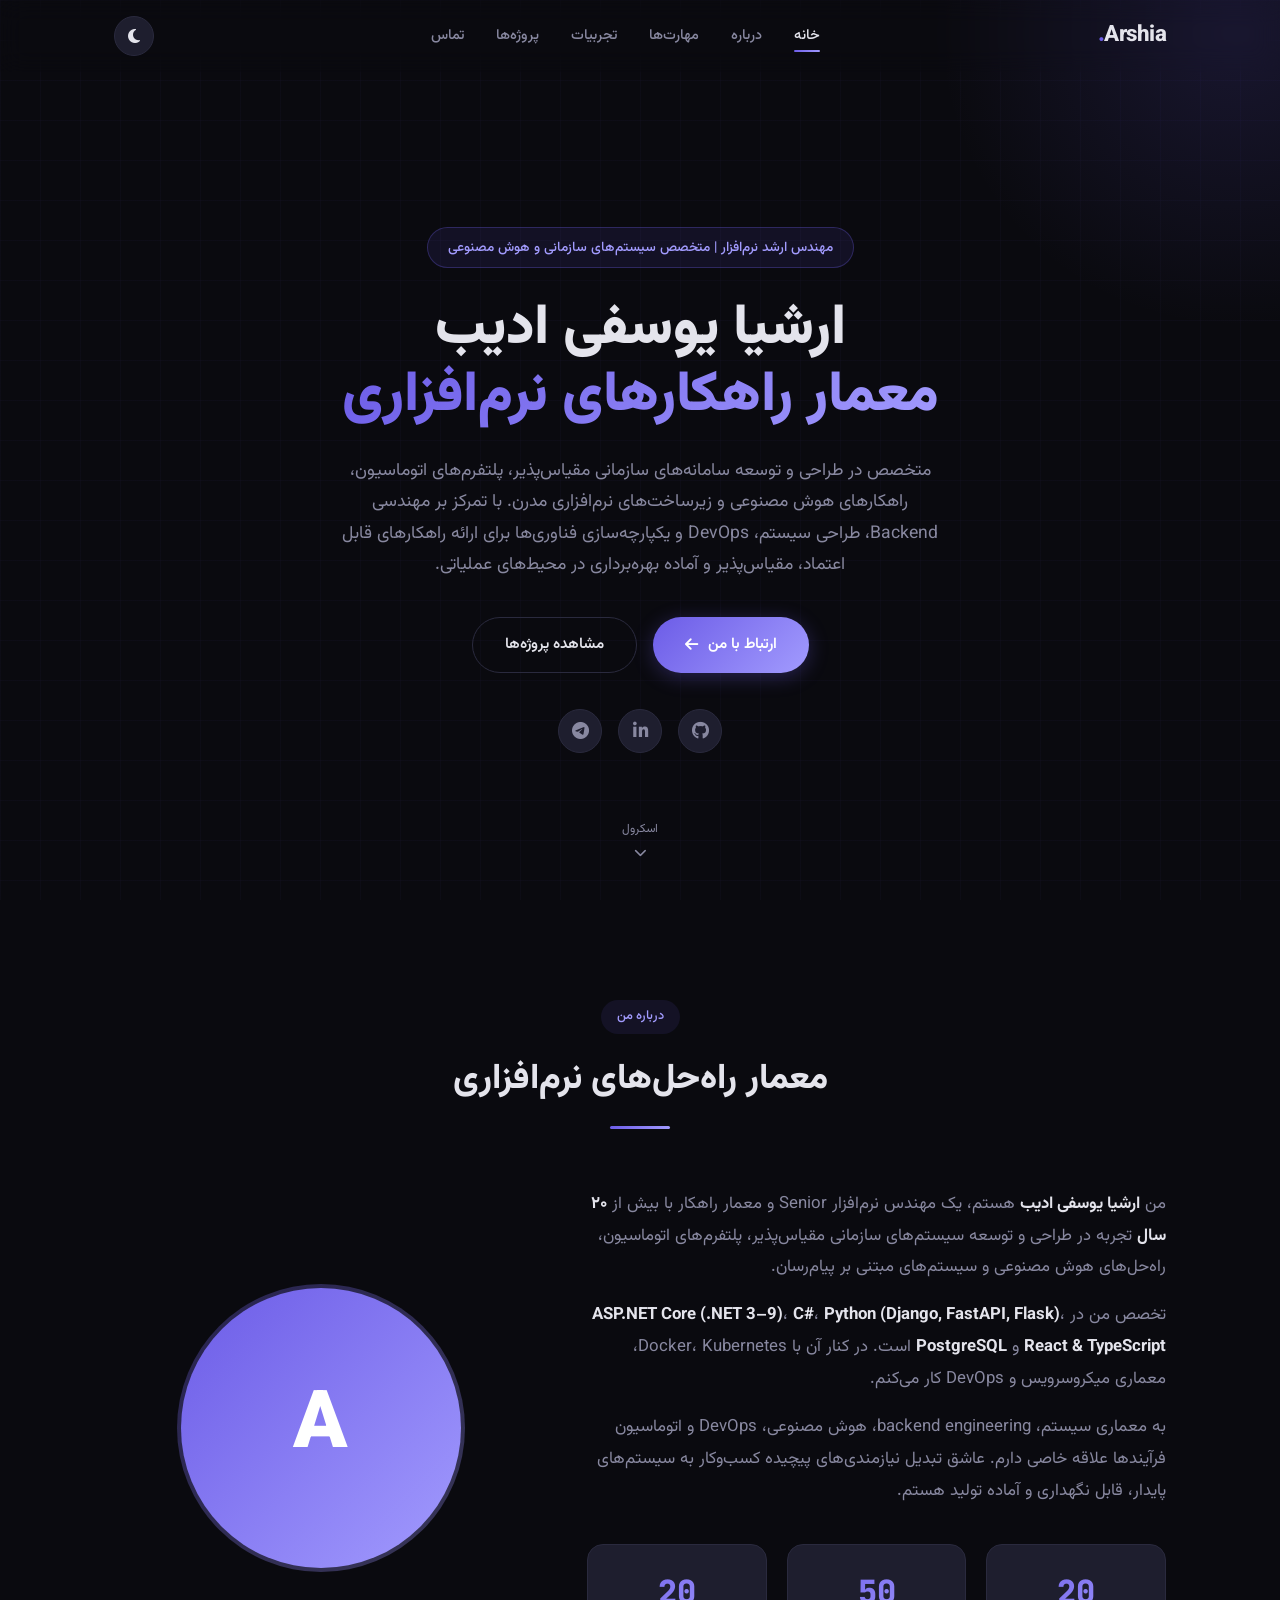
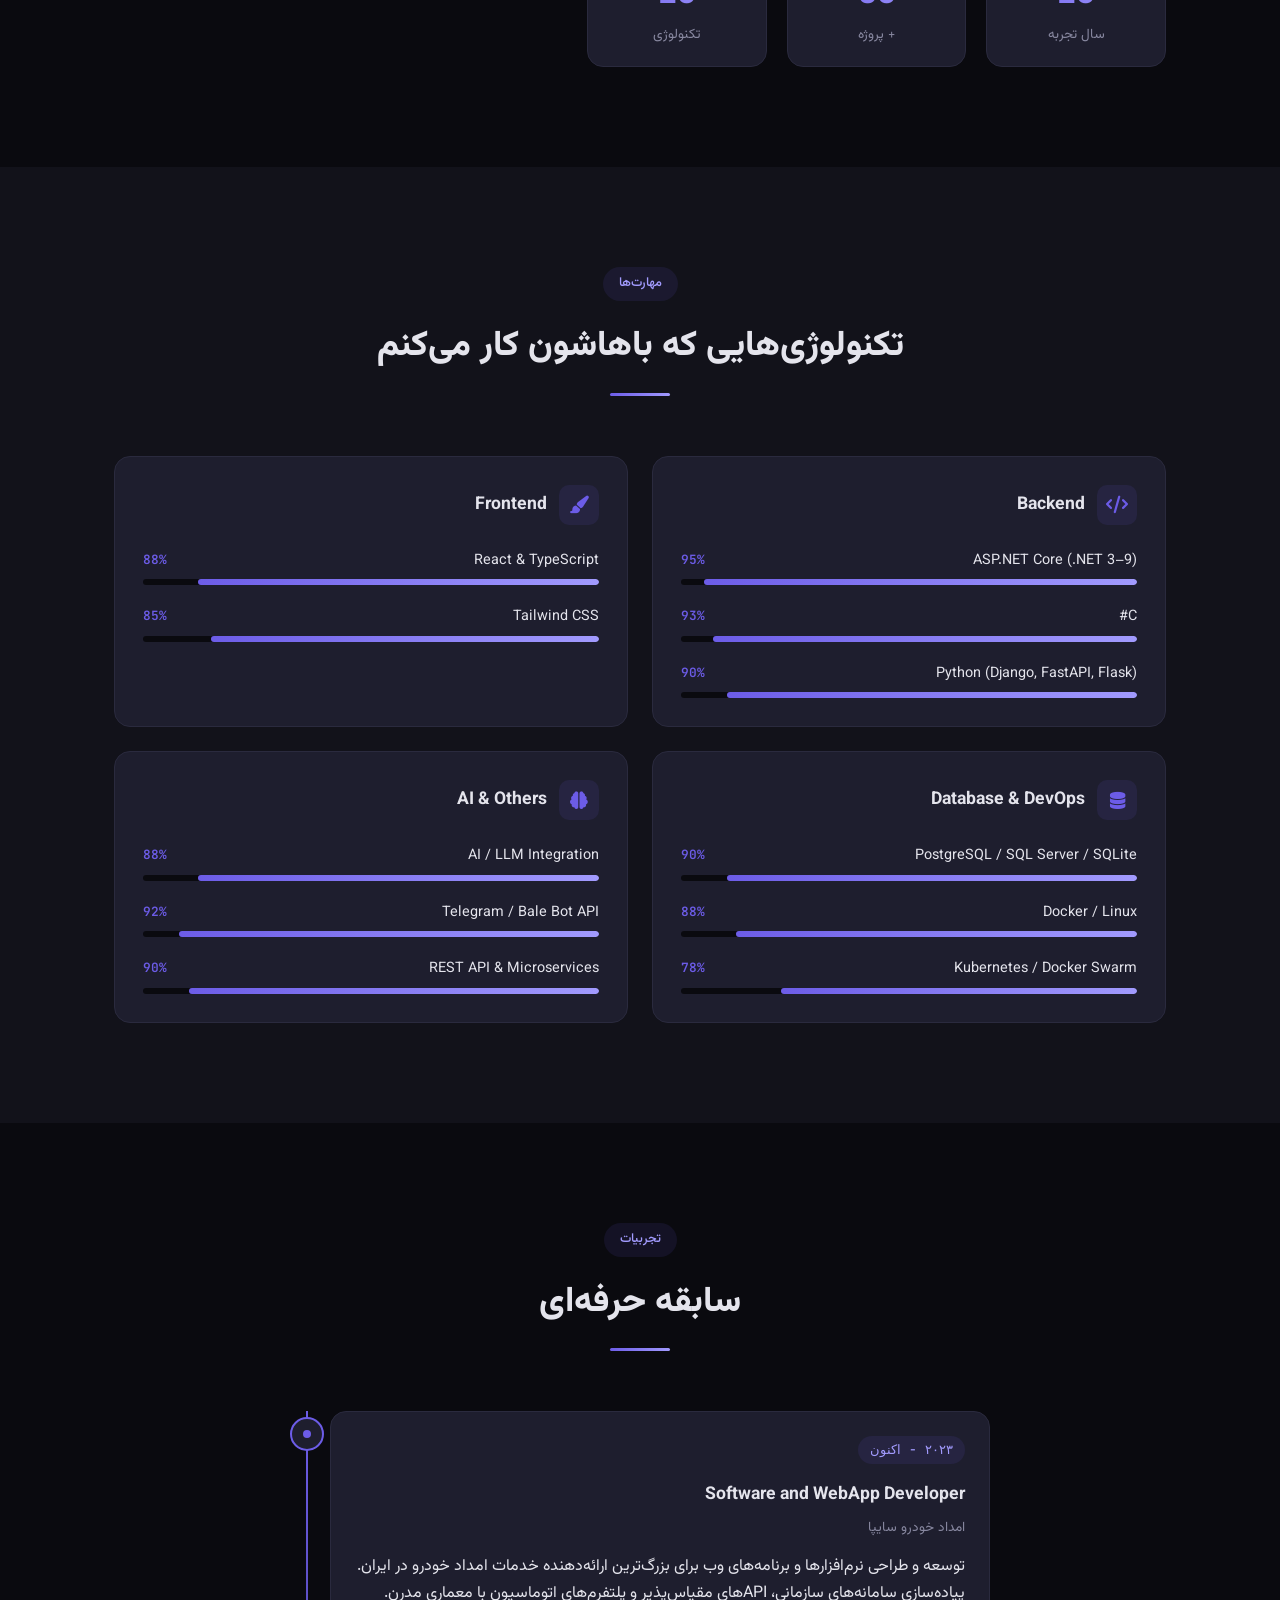
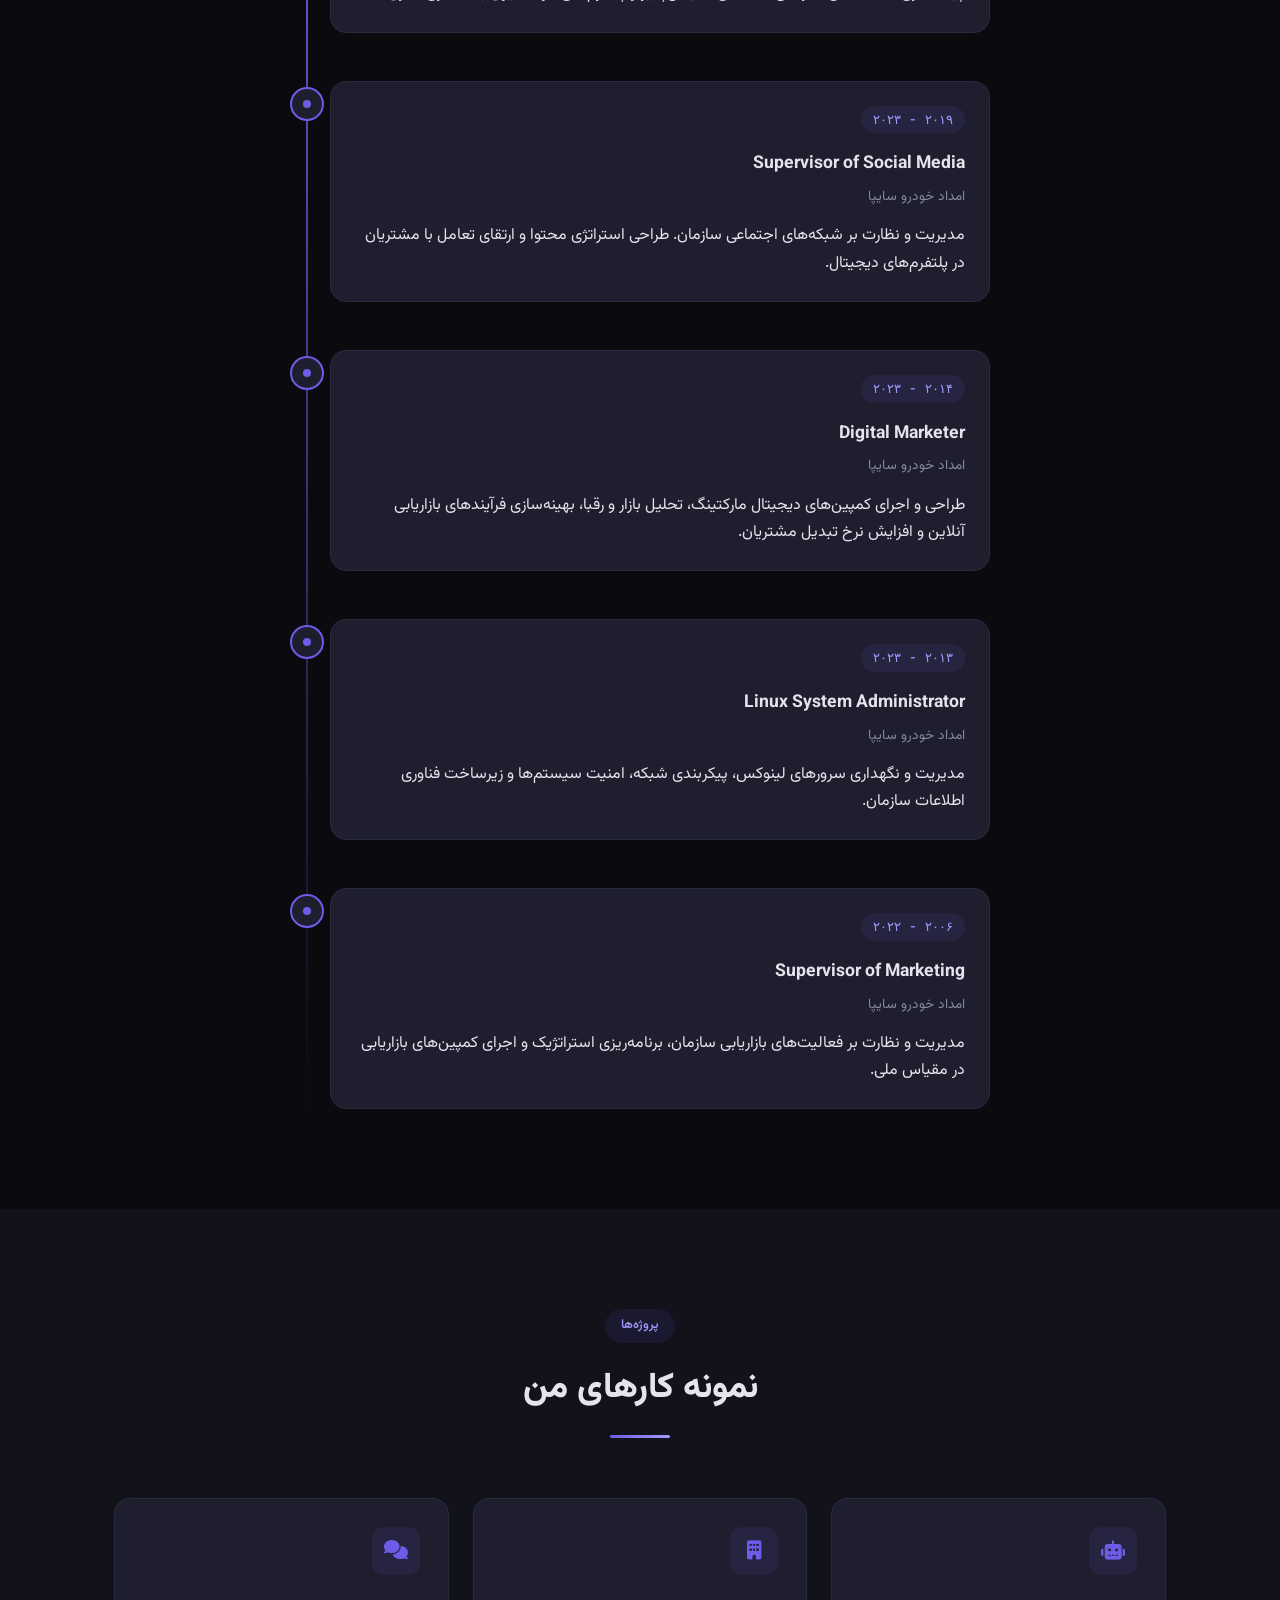
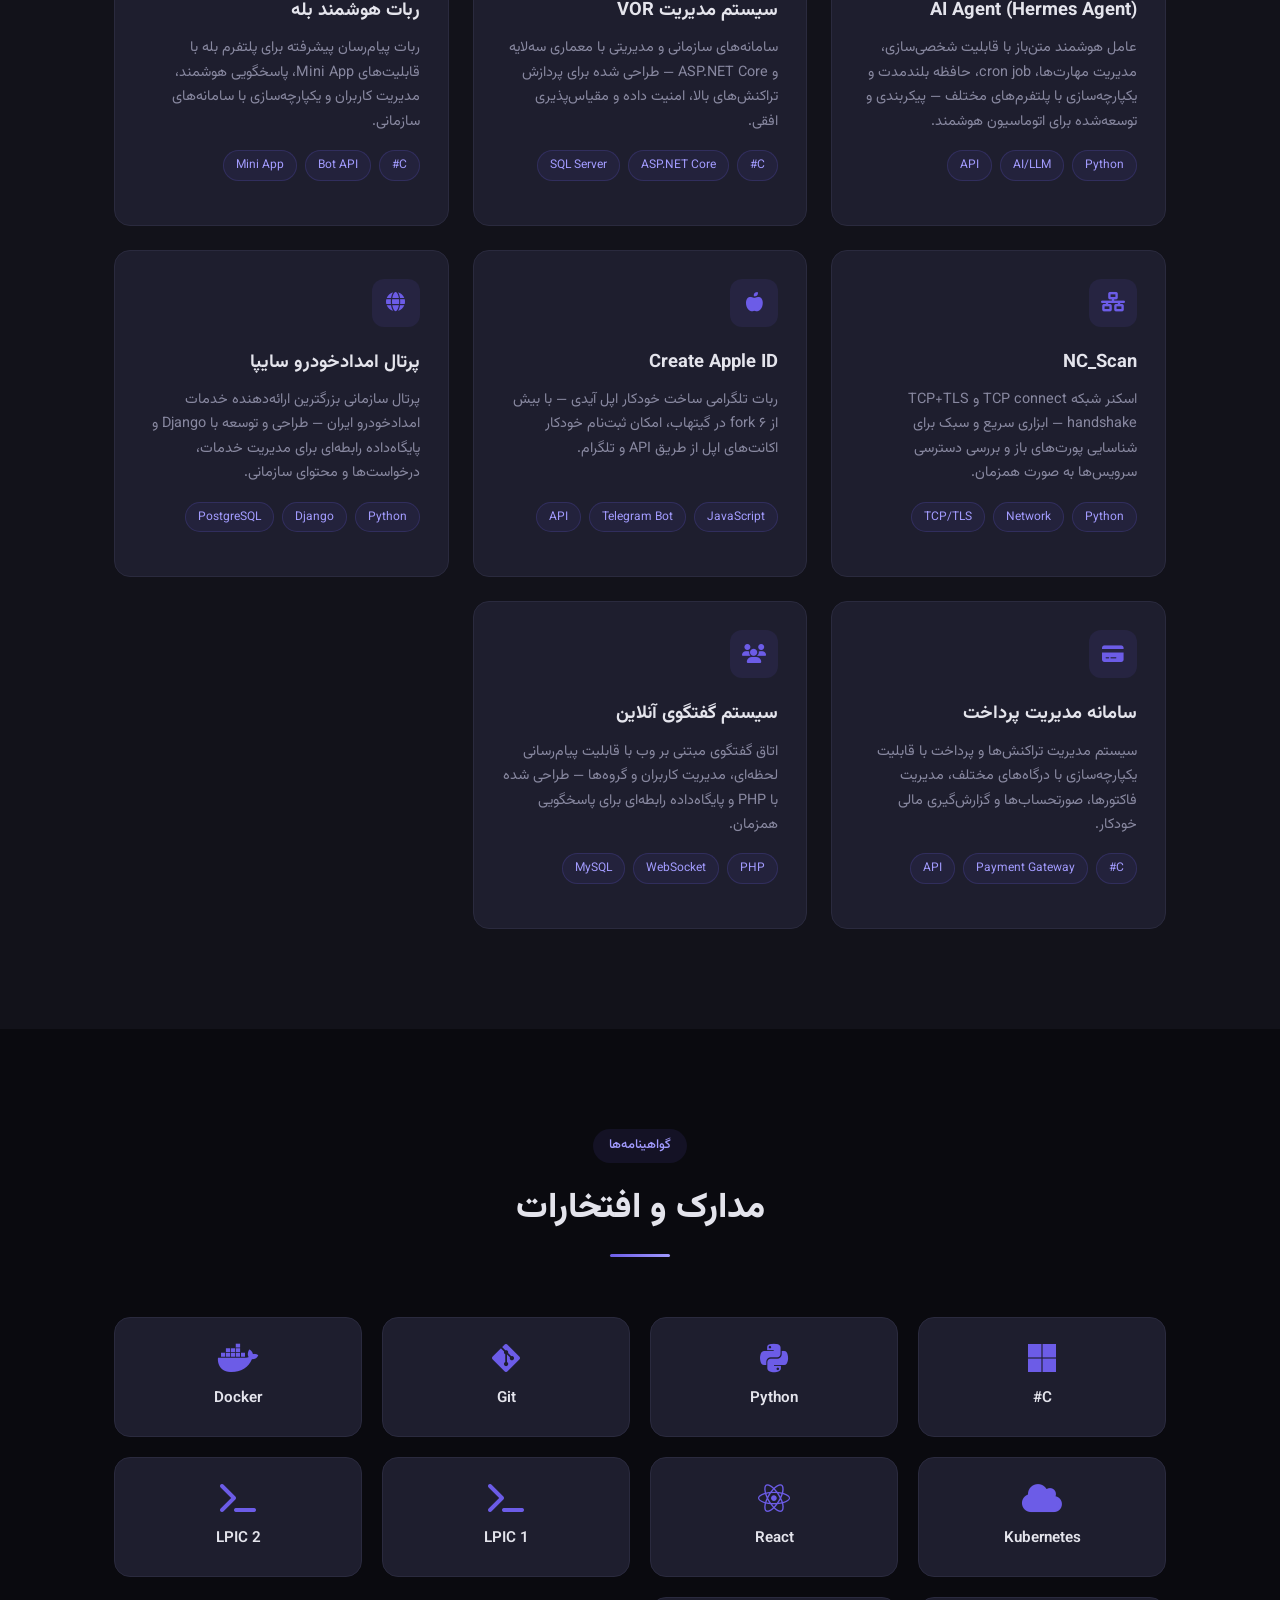
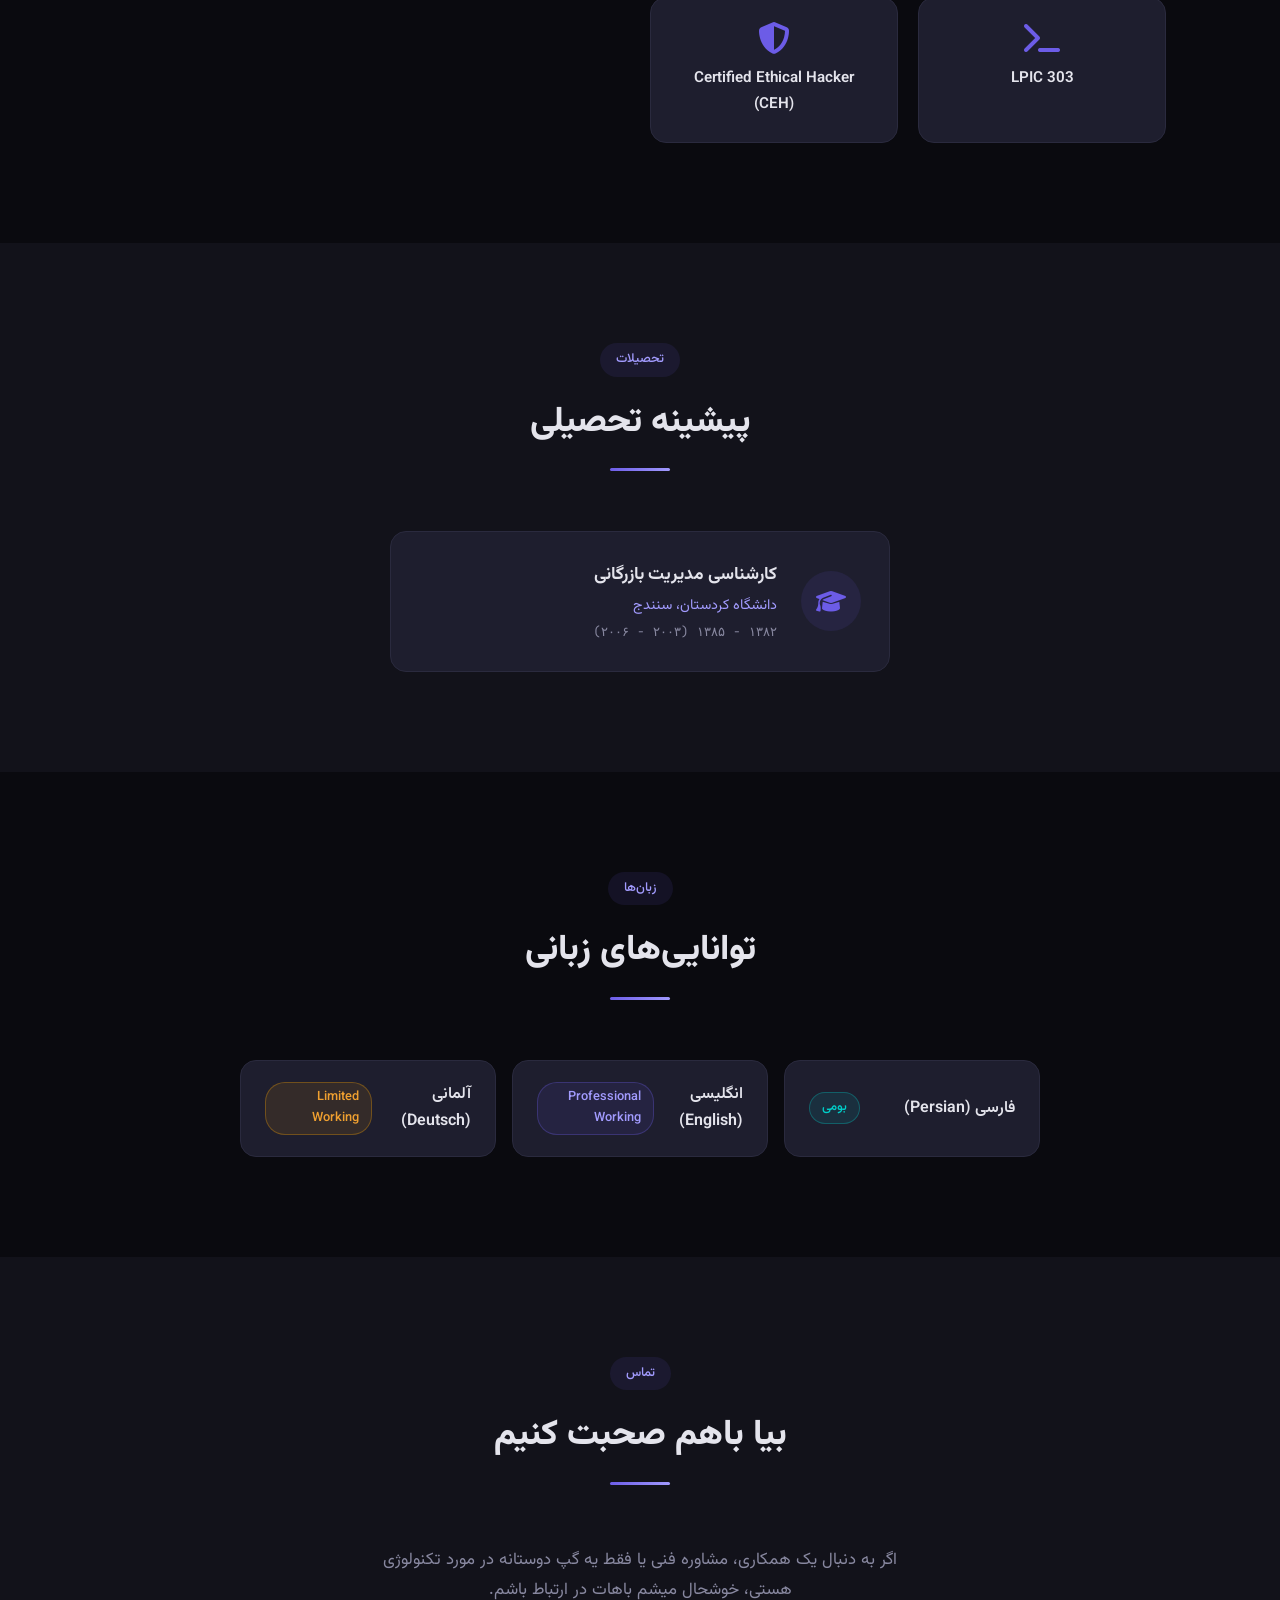
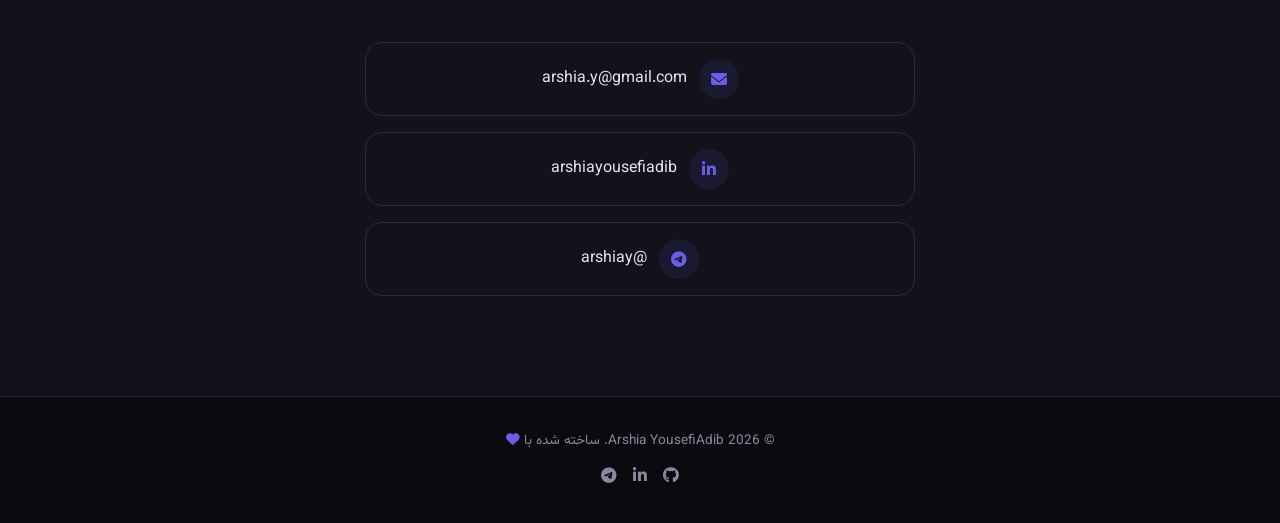
==== commit 9a8ce7c1: "docs: add C# to certifications" ====
--- a/index.html
+++ b/index.html
@@ -415,6 +415,10 @@
       </div>
       <div class="certs-grid">
         <div class="cert-card">
+          <i class="fab fa-microsoft"></i>
+          <h3>C#</h3>
+        </div>
+        <div class="cert-card">
           <i class="fab fa-python"></i>
           <h3>Python</h3>
         </div>
